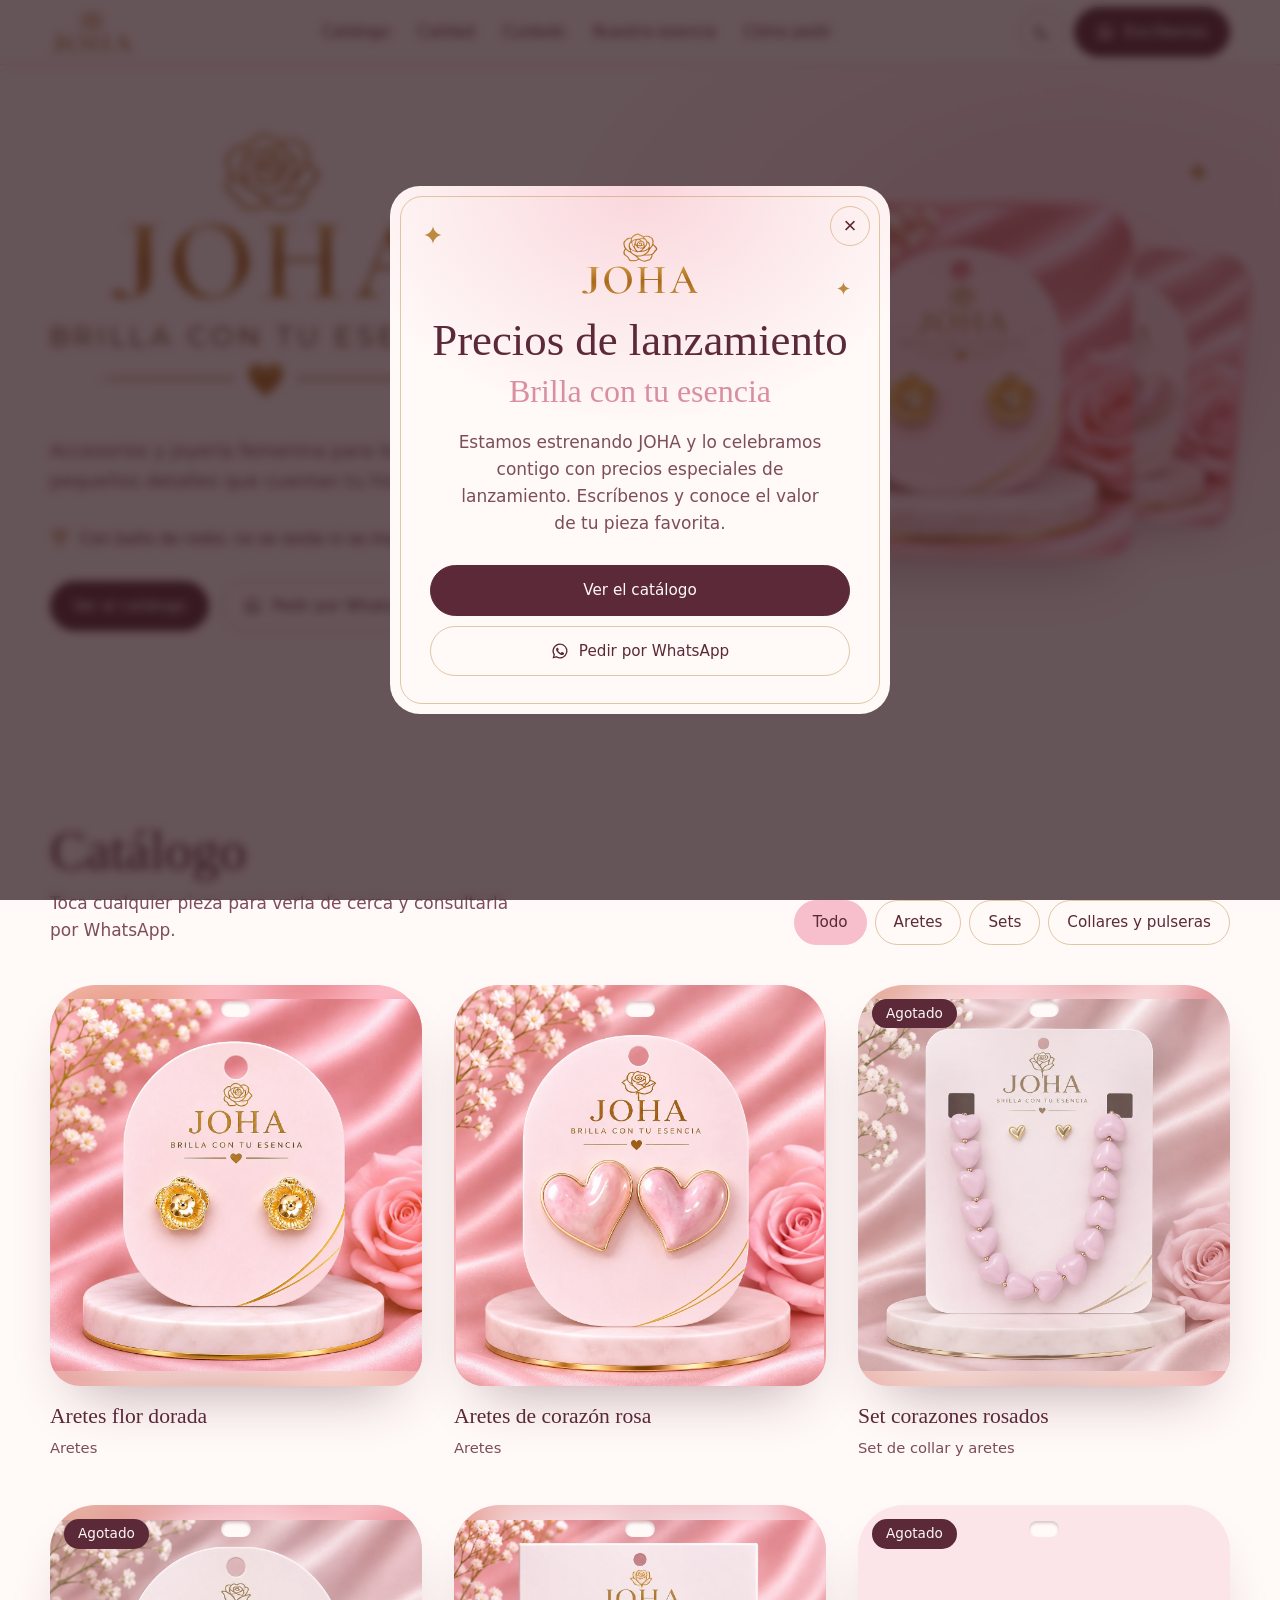
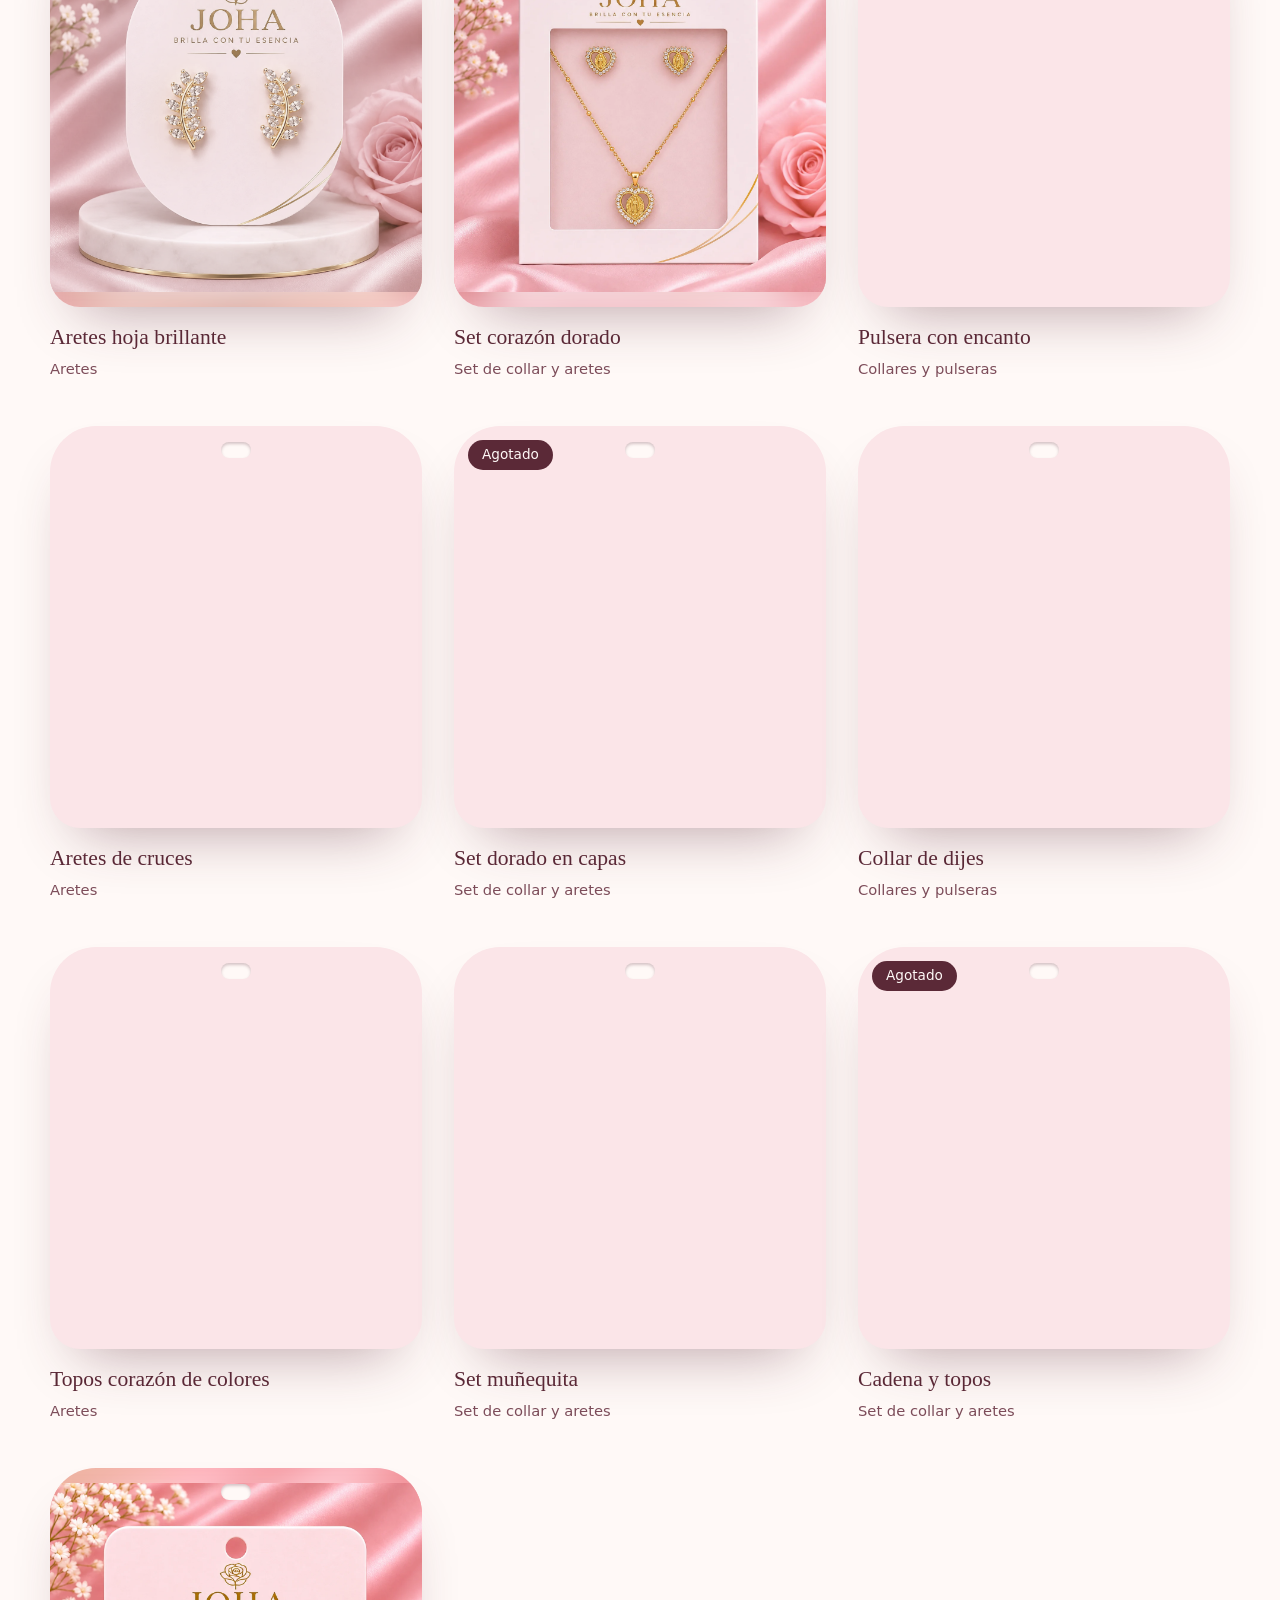
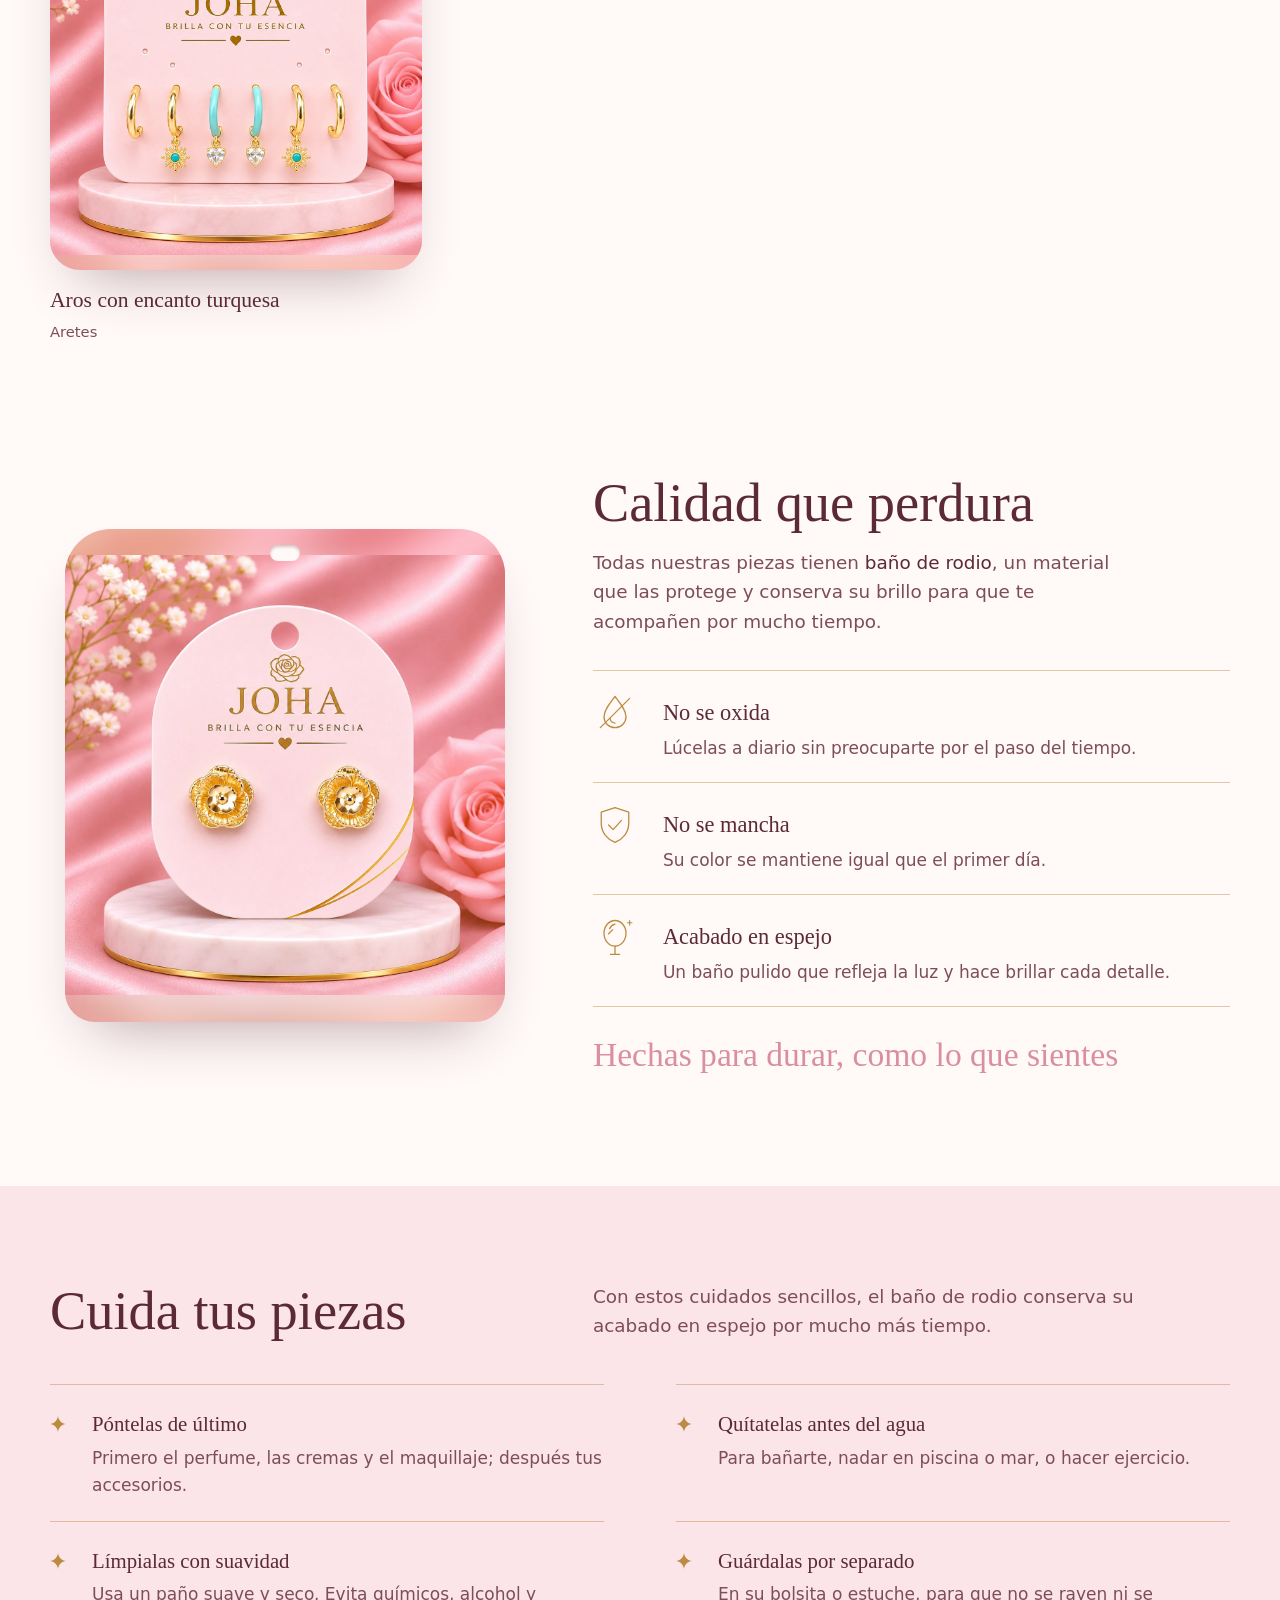
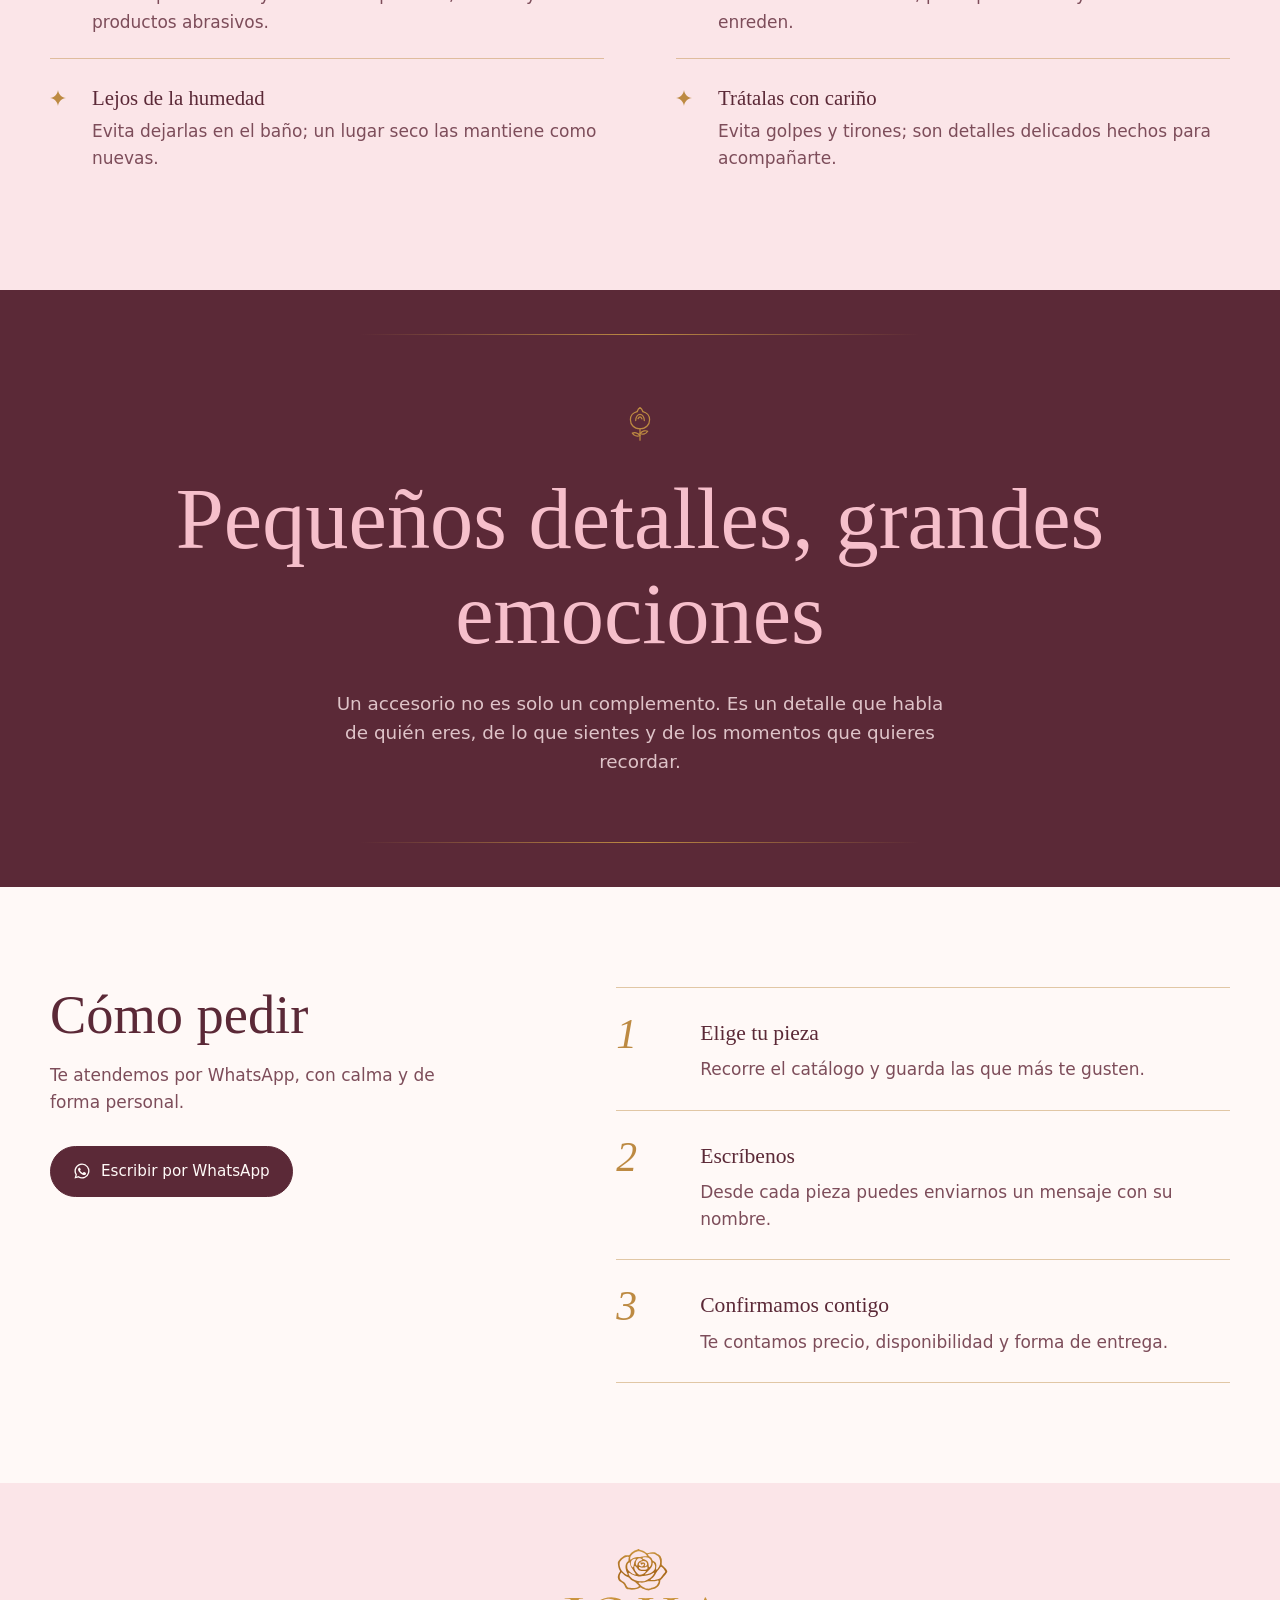
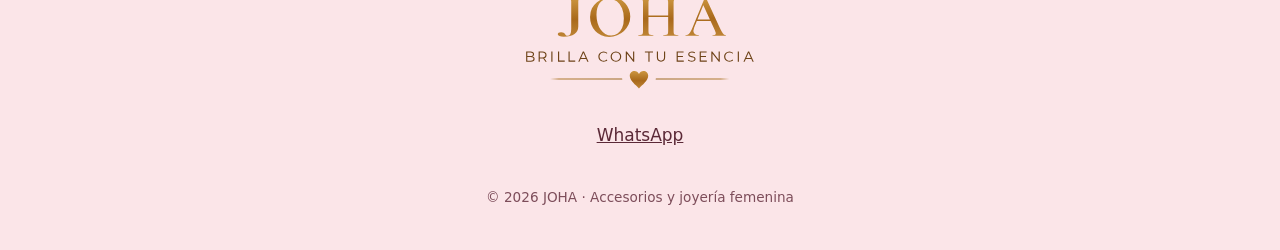
==== index.html @ f75ea067 "Sitio JOHA con catálogo y panel de administración" ====
<!doctype html>
<html lang="es">
<head>
<meta charset="utf-8">
<meta http-equiv="Content-Security-Policy" content="default-src 'self'; script-src 'self'; style-src 'self' 'unsafe-inline' https://fonts.googleapis.com; font-src https://fonts.gstatic.com; img-src 'self' data:; connect-src 'self'; base-uri 'self'; form-action 'none'; object-src 'none'">
<script src="js/tema.js"></script>
<meta name="viewport" content="width=device-width, initial-scale=1">
<title>JOHA Joyería</title>
<meta name="description" content="JOHA, accesorios y joyería femenina con baño de rodio. Brilla con tu esencia.">
<meta name="theme-color" content="#5B2937">
<link rel="icon" type="image/svg+xml" href="favicon.svg">
<link rel="icon" type="image/png" sizes="32x32" href="favicon-32.png">
<link rel="apple-touch-icon" href="apple-touch-icon.png">
<meta property="og:type" content="website">
<meta property="og:site_name" content="JOHA">
<meta property="og:title" content="JOHA · Brilla con tu esencia">
<meta property="og:description" content="Accesorios y joyería femenina con baño de rodio. Conoce el catálogo y pide por WhatsApp.">
<meta property="og:image" content="https://joha-jw.netlify.app/joha-og.jpg">
<meta property="og:image:width" content="1200">
<meta property="og:image:height" content="630">
<meta property="og:image:alt" content="Logo de JOHA junto a tres piezas de joyería en tarjetas rosadas">
<meta property="og:url" content="https://joha-jw.netlify.app/">
<meta name="twitter:card" content="summary_large_image">
<link rel="preconnect" href="https://fonts.googleapis.com">
<link rel="preconnect" href="https://fonts.gstatic.com" crossorigin>
<link href="https://fonts.googleapis.com/css2?family=Bodoni+Moda:ital,opsz,wght@0,6..96,400;0,6..96,500;1,6..96,400&family=Jost:wght@300;400;500&family=Pinyon+Script&display=swap" rel="stylesheet">
<style>
:root{
  --blanco:#FFF9F7; --rosa-suave:#FBE5E8; --rosa:#F6BFCB; --rosa-acento:#D98F9F;
  --dorado:#BD8A42; --vino:#5B2937;
  --bg:var(--blanco); --surface:#fff; --ink:var(--vino); --ink-soft:#7d4d5a;
  --line:color-mix(in srgb,var(--dorado) 45%,transparent);
  --band-bg:var(--vino); --band-ink:var(--rosa-suave);
  --serif:"Bodoni Moda",Didot,"Times New Roman",serif;
  --script:"Pinyon Script",cursive;
  --sans:"Jost",system-ui,sans-serif;
}
@media (prefers-color-scheme:dark){
  :root:not([data-theme="light"]){
    --bg:#2a141b; --surface:#361b23; --ink:#FBE5E8; --ink-soft:#e2b9c3;
    --band-bg:#1e0d13; --band-ink:#FBE5E8; --rosa-suave:#3d1f28; --logo-slogan:#E8C9A0;
  }
}
:root[data-theme="dark"]{
  --bg:#2a141b; --surface:#361b23; --ink:#FBE5E8; --ink-soft:#e2b9c3;
  --band-bg:#1e0d13; --band-ink:#FBE5E8; --rosa-suave:#3d1f28; --logo-slogan:#E8C9A0;
}
*{box-sizing:border-box}
html{scroll-behavior:smooth}
section[id]{scroll-margin-top:72px}
body{margin:0;background:var(--bg);color:var(--ink);font-family:var(--sans);font-weight:300;font-size:1.0625rem;line-height:1.6;-webkit-font-smoothing:antialiased}
img{display:block;max-width:100%}
a{color:inherit}
:focus-visible{outline:2px solid var(--dorado);outline-offset:3px;border-radius:4px}
.wrap{width:min(1180px,100% - 32px);margin-inline:auto}

/* ---------- Nav ---------- */
.nav{position:sticky;top:0;z-index:20;background:color-mix(in srgb,var(--bg) 88%,transparent);backdrop-filter:blur(10px);border-bottom:1px solid var(--line)}
.nav .wrap{display:flex;align-items:center;justify-content:space-between;gap:16px;height:64px}
.nav-actions{display:flex;align-items:center;gap:10px}
.theme{width:44px;height:44px;border-radius:50%;border:1px solid var(--line);background:transparent;color:var(--ink);cursor:pointer;display:grid;place-items:center;transition:border-color .2s ease,color .2s ease}
.theme svg{width:19px;height:19px;transition:transform .35s var(--ease-out)}
.theme .sun{display:none}
@media (hover:hover) and (pointer:fine){.theme:hover{border-color:var(--dorado);color:var(--dorado)}}
.theme:active svg{transform:rotate(-25deg) scale(.9)}
@media (prefers-color-scheme:dark){:root:not([data-theme="light"]) .theme .sun{display:block}:root:not([data-theme="light"]) .theme .moon{display:none}}
:root[data-theme="dark"] .theme .sun{display:block}:root[data-theme="dark"] .theme .moon{display:none}
@media (prefers-reduced-motion:reduce){.theme svg{transition:none}}
.mark{display:block;line-height:0}
.mark svg{display:block;height:44px;width:auto}
.nav ul{display:flex;gap:28px;list-style:none;margin:0;padding:0}
.nav ul a{text-decoration:none;font-size:.95rem}
.nav ul a:hover{color:var(--dorado)}
.btn{display:inline-flex;align-items:center;gap:10px;font-family:var(--sans);font-weight:500;font-size:.95rem;text-decoration:none;border-radius:999px;padding:12px 22px;border:1px solid var(--vino);cursor:pointer;transition:background .2s,color .2s}
.btn-fill{background:var(--vino);color:#FFF9F7}
.btn-fill:hover{background:#431d28}
.btn-line{background:transparent;color:var(--ink);border-color:var(--line)}
.btn-line:hover{border-color:var(--dorado)}
.btn svg{width:18px;height:18px;flex:none}
@media (prefers-color-scheme:dark){:root:not([data-theme="light"]) .btn-fill{background:var(--rosa);color:#5B2937;border-color:var(--rosa)}}
:root[data-theme="dark"] .btn-fill{background:var(--rosa);color:#5B2937;border-color:var(--rosa)}

/* ---------- Hero ---------- */
.hero{position:relative;overflow:hidden;background:
  radial-gradient(60% 70% at 85% 30%,color-mix(in srgb,var(--rosa) 55%,transparent),transparent 70%),
  var(--bg)}
.hero .wrap{display:grid;grid-template-columns:1.05fr .95fr;align-items:center;gap:48px;padding:64px 0 96px}
.hero h1{margin:0 0 34px}
.hero h1 .logo-full{width:clamp(260px,34vw,440px)}
.rose{display:block;width:46px;height:46px;color:var(--dorado);margin-bottom:22px}
.hero p.lede{max-width:34ch;font-size:1.15rem;color:var(--ink-soft);margin:0 0 34px}
.hero .actions{display:flex;flex-wrap:wrap;gap:12px}

/* tarjeta: the JOHA display card, with its hang hole.
   Photos are never cropped: the product sits whole (contain) over a blurred copy of itself. */
.tarjeta{position:relative;border-radius:46px 46px 30px 30px;overflow:hidden;background:var(--rosa-suave);box-shadow:0 30px 60px -30px rgba(91,41,55,.45);aspect-ratio:4/5}
.tarjeta::before{content:"";position:absolute;z-index:3;top:16px;left:50%;width:30px;height:16px;transform:translateX(-50%);border-radius:10px;background:var(--bg);box-shadow:inset 0 2px 3px rgba(91,41,55,.25)}
.ph{position:absolute;inset:0}
.ph img{position:absolute;inset:0;width:100%;height:100%}
.ph .fill{object-fit:cover;filter:blur(18px) saturate(1.1);transform:scale(1.15)}
.ph .main{object-fit:contain}

/* hero: roulette of display cards */
.stack{position:relative;justify-self:center;width:min(540px,100%);aspect-ratio:1.18/1}
.stack .tarjeta::before{display:none}
.rc{position:absolute;top:50%;left:50%;width:64%;aspect-ratio:1/1.04;
  transform:translate(-50%,-50%) translateX(var(--x,0)) scale(var(--s,1)) rotate(var(--r,0deg));
  opacity:var(--o,1);z-index:var(--z,1);
  transition:transform 1s var(--ease-in-out),opacity .8s var(--ease-in-out)}
.rc[data-pos="center"]{--x:0%;--s:1;--r:0deg;--o:1;--z:3}
.rc[data-pos="left"]{--x:-44%;--s:.76;--r:-6deg;--o:.92;--z:2}
.rc[data-pos="right"]{--x:44%;--s:.76;--r:6deg;--o:.92;--z:2}
.rc[data-pos="hidden"]{--x:0%;--s:.5;--r:0deg;--o:0;--z:1}
.sparkle{position:absolute;z-index:5;color:var(--dorado);width:22px;height:22px}
.s1{right:4%;top:2%}.s2{left:6%;bottom:6%;width:16px;height:16px}

:root{--ease-out:cubic-bezier(0.23,1,0.32,1);--ease-in-out:cubic-bezier(0.77,0,0.175,1);--logo-slogan:#6E4318}
.logo-full{display:block;width:100%;height:auto;overflow:visible}
@media (prefers-reduced-motion:no-preference){
  .hero h1,.hero .lede,.hero .actions{animation:rise .9s var(--ease-out) both}
  .hero .lede{animation-delay:.2s}.hero .actions{animation-delay:.3s}
  .stack{animation:rise 1.1s .15s var(--ease-out) both}
  .sparkle{animation:twinkle 3.6s ease-in-out infinite}.s2{animation-delay:1.4s}
}
@media (prefers-reduced-motion:reduce){
  .rc{transition:opacity .5s ease}
}
@keyframes rise{from{opacity:0;transform:translateY(14px)}}
@keyframes twinkle{0%,100%{opacity:.25;transform:scale(.7)}50%{opacity:1;transform:scale(1)}}

/* ---------- Catalog ---------- */
.catalog{padding:96px 0 110px}
.sec-head{display:flex;justify-content:space-between;align-items:end;gap:24px;flex-wrap:wrap;margin-bottom:40px}
.sec-head h2{font-family:var(--serif);font-weight:400;font-size:clamp(2.2rem,4.5vw,3.4rem);line-height:1.05;margin:0}
.sec-head p{margin:10px 0 0;color:var(--ink-soft);max-width:44ch}
.filters{display:flex;gap:8px;flex-wrap:wrap}
.filters button{font:inherit;font-size:.95rem;font-weight:400;color:var(--ink);background:transparent;border:1px solid var(--line);border-radius:999px;padding:9px 18px;cursor:pointer;transition:background .2s,border-color .2s}
.filters button:hover{border-color:var(--dorado)}
.filters button[aria-pressed="true"]{background:var(--rosa);border-color:var(--rosa);color:#5B2937}
.grid{display:grid;grid-template-columns:repeat(3,1fr);gap:44px 32px;list-style:none;margin:0;padding:0}
.item button{all:unset;display:block;cursor:pointer;width:100%}
.item button:focus-visible .tarjeta{outline:2px solid var(--dorado);outline-offset:5px}
.item .tarjeta{aspect-ratio:1/1.08}
.item .ph .main{transition:transform .5s var(--ease-out)}
@media (hover:hover) and (pointer:fine){.item button:hover .ph .main{transform:scale(1.04)}}
.badge{position:absolute;z-index:4;top:14px;left:14px;font-family:var(--sans);font-weight:500;font-size:.85rem;line-height:1;padding:8px 14px;border-radius:999px;background:var(--vino);color:#FFF9F7}
.item.agotado .ph .main,.lb.agotado .ph .main{filter:grayscale(.45) opacity(.82)}
.lb .badge{position:static;display:inline-block;align-self:flex-start;margin-bottom:14px}
.lb:not(.agotado) .badge{display:none}
.item h3{font-family:var(--serif);font-weight:400;font-size:1.35rem;line-height:1.2;margin:18px 0 4px}
.item .cat{font-size:.92rem;color:var(--ink-soft)}
.item[hidden]{display:none}
.vacio{grid-column:1/-1;color:var(--ink-soft);padding:40px 0}

/* ---------- Calidad (rodio) ---------- */
.calidad{padding:20px 0 110px}
.calidad .wrap{display:grid;grid-template-columns:.85fr 1.15fr;gap:72px;align-items:center}
.calidad .tarjeta{aspect-ratio:1/1.12;max-width:440px;width:100%;justify-self:center}
.calidad h2{font-family:var(--serif);font-weight:400;font-size:clamp(2.2rem,4.5vw,3.4rem);line-height:1.05;margin:0 0 16px}
.calidad .intro{font-size:1.15rem;color:var(--ink-soft);margin:0 0 34px;max-width:46ch}
.calidad .intro strong{font-weight:500;color:var(--ink)}
.bene{list-style:none;margin:0;padding:0;display:grid;gap:0}
.bene li{display:grid;grid-template-columns:52px 1fr;gap:18px;align-items:start;padding:20px 0;border-top:1px solid var(--line)}
.bene li:last-child{border-bottom:1px solid var(--line)}
.bene svg{width:44px;height:44px;color:var(--dorado)}
.bene h3{font-family:var(--serif);font-weight:400;font-size:1.4rem;margin:4px 0 4px}
.bene p{margin:0;color:var(--ink-soft)}
.calidad .cierre{font-family:var(--script);font-size:2.1rem;line-height:1.2;color:var(--rosa-acento);margin:28px 0 0}
.rodio{display:inline-flex;align-items:center;gap:10px;margin:-14px 0 30px;font-size:.98rem;color:var(--ink)}
.rodio svg{width:20px;height:20px;color:var(--dorado);flex:none}
.lb .material{display:flex;gap:8px;align-items:center;font-size:.95rem;margin:0 0 14px;color:var(--ink)}
.lb .material svg{width:18px;height:18px;color:var(--dorado);flex:none}

/* ---------- Promo de lanzamiento ---------- */
#promo{max-width:min(500px,100% - 32px)}
.promo{position:relative;background:var(--bg);border-radius:30px;padding:46px 40px 38px;text-align:center;overflow:hidden;
  background-image:radial-gradient(80% 60% at 50% 0%,color-mix(in srgb,var(--rosa) 60%,transparent),transparent 75%)}
.promo:focus{outline:none}
#promo .close{top:20px;right:20px}
.promo::before{content:"";position:absolute;inset:10px;border:1px solid var(--line);border-radius:22px;pointer-events:none}
.promo .logo-mark{display:block;width:120px;height:auto;margin:0 auto 22px}
.promo h2{font-family:var(--serif);font-weight:400;font-size:clamp(2.1rem,7vw,2.8rem);line-height:1.05;margin:0}
.promo .script{font-family:var(--script);font-size:2rem;line-height:1.2;color:var(--rosa-acento);margin:8px 0 18px}
.promo p.txt{color:var(--ink-soft);margin:0 auto 28px;max-width:34ch}
.promo .actions{display:flex;flex-direction:column;gap:10px}
.promo .btn{justify-content:center}
.promo .sparkle{width:18px;height:18px}
.promo .p1{left:34px;top:40px}.promo .p2{right:40px;top:96px;width:13px;height:13px}
@media (prefers-reduced-motion:no-preference){
  #promo[open] .promo{animation:promoIn .45s var(--ease-out)}
  #promo[open]::backdrop{animation:fadeIn .35s ease}
}
@keyframes promoIn{from{opacity:0;transform:translateY(12px) scale(.96)}}
@keyframes fadeIn{from{opacity:0}}

/* ---------- Cuidado ---------- */
.cuidado{background:var(--rosa-suave);padding:96px 0}
.cuidado .head{display:grid;grid-template-columns:.85fr 1.15fr;gap:72px;align-items:end;margin-bottom:44px}
.cuidado h2{font-family:var(--serif);font-weight:400;font-size:clamp(2.2rem,4.5vw,3.4rem);line-height:1.05;margin:0}
.cuidado .head p{margin:0;color:var(--ink-soft);font-size:1.15rem;max-width:48ch}
.tips{list-style:none;margin:0;padding:0;display:grid;grid-template-columns:repeat(2,1fr);column-gap:72px}
.tips li{display:grid;grid-template-columns:28px 1fr;gap:14px;padding:22px 0;border-top:1px solid var(--line)}
.tips svg{width:16px;height:16px;color:var(--dorado);margin-top:9px}
.tips h3{font-family:var(--serif);font-weight:400;font-size:1.3rem;margin:0 0 4px}
.tips p{margin:0;color:var(--ink-soft)}

/* ---------- Band ---------- */
.band{background:var(--band-bg);color:var(--band-ink);padding:110px 0;text-align:center;position:relative;overflow:hidden}
.band .script{font-family:var(--script);font-size:clamp(2.6rem,7vw,5.4rem);line-height:1.1;margin:0;color:var(--rosa)}
.band p{max-width:52ch;margin:26px auto 0;font-size:1.15rem;color:color-mix(in srgb,var(--band-ink) 82%,transparent)}
.band .rose{margin:0 auto 26px;color:var(--dorado)}
.band::before,.band::after{content:"";position:absolute;left:50%;transform:translateX(-50%);width:min(560px,80%);height:1px;background:linear-gradient(90deg,transparent,var(--dorado),transparent)}
.band::before{top:44px}.band::after{bottom:44px}

/* ---------- Pedido ---------- */
.order{padding:100px 0}
.order .wrap{display:grid;grid-template-columns:.9fr 1.1fr;gap:64px;align-items:start}
.order h2{font-family:var(--serif);font-weight:400;font-size:clamp(2.2rem,4.5vw,3.4rem);line-height:1.05;margin:0 0 18px}
.order .intro p{color:var(--ink-soft);margin:0 0 30px;max-width:38ch}
.steps{list-style:none;margin:0;padding:0;counter-reset:s}
.steps li{counter-increment:s;display:grid;grid-template-columns:64px 1fr;gap:20px;padding:26px 0;border-top:1px solid var(--line)}
.steps li:last-child{border-bottom:1px solid var(--line)}
.steps li::before{content:counter(s);font-family:var(--serif);font-style:italic;font-size:2.6rem;line-height:1;color:var(--dorado)}
.steps h3{font-family:var(--serif);font-weight:400;font-size:1.35rem;margin:2px 0 6px}
.steps p{margin:0;color:var(--ink-soft)}

/* ---------- Footer ---------- */
footer{background:var(--rosa-suave);padding:64px 0 40px;text-align:center}
footer .logo-full{width:230px;margin:0 auto 30px}
footer .links{display:flex;justify-content:center;gap:24px;flex-wrap:wrap;margin-bottom:34px}
footer small{color:var(--ink-soft);font-size:.85rem}

/* ---------- Lightbox ---------- */
dialog{border:0;padding:0;background:transparent;max-width:min(920px,100% - 32px);width:100%;color:var(--ink)}
dialog::backdrop{background:rgba(42,20,27,.72);backdrop-filter:blur(4px)}
.lb{display:grid;grid-template-columns:1.1fr .9fr;background:var(--bg);border-radius:30px;overflow:hidden}
.lb .media{position:relative;aspect-ratio:1/1.05;overflow:hidden;background:var(--rosa-suave)}
.lb .info{padding:44px 36px;display:flex;flex-direction:column;justify-content:center;position:relative}
.lb h3{font-family:var(--serif);font-weight:400;font-size:2rem;line-height:1.1;margin:0 0 6px}
.lb .cat{color:var(--ink-soft);margin:0 0 22px}
.lb .note{color:var(--ink-soft);margin:0 0 28px}
.close{position:absolute;top:14px;right:14px;width:40px;height:40px;border-radius:50%;border:1px solid var(--line);background:transparent;color:var(--ink);font-size:1.4rem;cursor:pointer;line-height:1}
.close:hover{border-color:var(--dorado)}
@media (prefers-reduced-motion:no-preference){dialog[open] .lb{animation:pop .35s cubic-bezier(.2,.7,.2,1)}}
@keyframes pop{from{opacity:0;transform:scale(.97)}}

/* ---------- Responsive ---------- */
@media (max-width:900px){
  .cuidado .head{grid-template-columns:1fr;gap:16px}
  .tips{grid-template-columns:1fr}
  .calidad .wrap{grid-template-columns:1fr;gap:40px}
  .calidad .tarjeta{max-width:360px;order:2}
  .rodio{margin-top:-10px}
  .hero .wrap{grid-template-columns:1fr;padding:40px 0 72px;gap:48px}
  .hero .copy{text-align:center}
  .hero h1 .logo-full{margin-inline:auto}
  .hero p.lede{margin-inline:auto}
  .hero .actions{justify-content:center}
  .grid{grid-template-columns:repeat(2,1fr);gap:36px 20px}
  .order .wrap{grid-template-columns:1fr;gap:32px}
  .nav ul{display:none}
}
@media (max-width:620px){
  .cuidado{padding:72px 0}
  .calidad{padding:0 0 80px}
  .promo{padding:40px 24px 30px}
  .bene h3{font-size:1.25rem}
  .hero h1 .logo-full{width:min(280px,78vw)}
  .hero h1{margin-bottom:24px}
  .stack{width:100%}
  .rc{width:68%}
  .mark svg{height:38px}
  .hero .actions .btn{flex:1 1 220px;justify-content:center}
  .grid{gap:30px 14px}
  .item h3{font-size:1.1rem;margin-top:12px}
  .item .cat{font-size:.85rem}
  .tarjeta{border-radius:30px 30px 20px 20px}
  .tarjeta::before{top:10px;width:22px;height:12px}
  .lb{grid-template-columns:1fr}
  .lb .media{aspect-ratio:1/1}
  .lb .info{padding:28px 24px 30px}
  .nav .btn span{display:none}
  .nav .btn{padding:11px}
  .catalog,.order{padding:72px 0}
  .band{padding:90px 0}
}
</style>
</head>
<body>

<svg width="0" height="0" style="position:absolute" aria-hidden="true">
  <defs><linearGradient id="jg" x1="0" y1="0" x2="0" y2="1"><stop offset="0" stop-color="#CC9640"/><stop offset=".55" stop-color="#A9691B"/><stop offset="1" stop-color="#BE8434"/></linearGradient>
<linearGradient id="jl" x1="0" y1="0" x2="1" y2="0"><stop offset="0" stop-color="#B07A2E" stop-opacity="0"/><stop offset=".12" stop-color="#B07A2E"/><stop offset="1" stop-color="#9C6A22"/></linearGradient>
<linearGradient id="jr" x1="1" y1="0" x2="0" y2="0"><stop offset="0" stop-color="#B07A2E" stop-opacity="0"/><stop offset=".12" stop-color="#B07A2E"/><stop offset="1" stop-color="#9C6A22"/></linearGradient></defs>
  <symbol id="logo-full" viewBox="-4 -4 449 282"><g fill="url(#jg)"><path transform="translate(170 0)" d="M65.19,80.62C61.99,79.82 55.88,77.35 53.39,75.85C51.86,74.92 51.31,74.89 49.94,75.69C47.58,77.06 46.71,77.42 44.15,78.13C37.75,79.91 27.86,79.62 24.30,77.56C23.08,76.85 22.13,75.47 21.13,72.94C19.59,69.08 18.19,67.57 13.39,64.56C9.30,62.00 7.73,59.79 7.25,55.95C6.90,53.09 8.19,49.00 10.61,45.38C11.77,43.63 11.80,43.45 11.07,42.12C9.04,38.37 8.24,35.79 7.50,30.56C6.87,26.08 7.25,24.50 9.62,21.77C13.68,17.09 19.23,12.83 21.96,12.30C23.15,12.07 25.64,12.04 27.27,12.24C29.28,12.49 29.57,12.34 31.17,10.22C34.11,6.30 38.23,3.37 42.81,1.94C45.09,1.22 46.12,0.77 46.46,0.33C46.88,-0.20 48.11,-0.16 48.74,0.42C49.22,0.85 50.10,1.20 54.94,2.90C58.30,4.08 58.75,4.32 61.75,6.56C63.99,8.23 64.50,8.33 66.95,7.59C70.26,6.59 72.80,6.29 76.33,6.49C79.71,6.67 80.45,6.89 83.02,8.45C83.65,8.83 84.94,9.53 85.89,9.99C88.43,11.25 89.61,12.23 90.41,13.77C91.12,15.16 92.78,19.22 92.95,20.00C93.17,21.06 93.19,26.21 92.97,27.58C92.52,30.39 92.56,30.46 96.13,33.73C99.56,36.87 102.03,39.76 103.15,41.97C104.29,44.22 103.93,45.39 101.15,48.47C99.40,50.40 99.05,50.84 96.43,54.31C93.62,58.03 93.41,58.27 91.87,59.45C90.18,60.74 90.09,60.94 90.05,63.24C89.99,68.07 86.66,73.25 81.76,76.16C79.83,77.31 78.29,77.86 74.68,78.68C73.65,78.91 72.27,79.31 71.62,79.57C68.98,80.60 68.79,80.65 67.19,80.70C66.36,80.72 65.47,80.68 65.19,80.62ZM69.23,77.19C69.66,77.08 70.60,76.74 71.32,76.43C72.56,75.89 73.27,75.68 75.56,75.19C77.51,74.77 81.83,72.43 83.03,71.15C85.00,69.04 87.22,64.13 86.93,62.54C86.72,61.44 85.94,61.27 83.79,61.87C80.27,62.85 76.17,63.22 71.42,62.99C66.08,62.74 66.32,62.72 64.62,63.47C60.67,65.22 56.07,65.89 50.88,65.49C47.83,65.25 47.17,65.70 48.33,67.22C48.79,67.83 54.80,73.08 55.68,73.65C56.65,74.28 59.79,75.87 61.03,76.36C61.75,76.65 62.47,76.80 64.02,77.00C65.13,77.14 66.07,77.28 66.11,77.32C66.24,77.45 68.50,77.36 69.23,77.19ZM39.57,75.93C42.42,75.64 44.34,75.08 46.76,73.87C48.23,73.13 48.63,72.79 48.62,72.27C48.62,71.67 48.54,71.56 47.37,70.63C46.77,70.15 45.46,68.89 44.48,67.84C40.41,63.50 40.22,63.35 37.97,62.62C34.97,61.63 33.61,60.74 31.04,58.05C28.80,55.70 28.32,55.35 26.26,54.50C21.75,52.65 19.53,51.11 16.69,47.88C14.24,45.10 13.57,45.30 11.85,49.32C10.98,51.36 10.83,52.15 10.92,54.44C11.07,58.62 11.79,59.61 17.35,63.31C21.42,66.02 21.59,66.18 22.50,68.22C24.63,72.97 26.43,75.09 28.88,75.76C30.13,76.10 36.92,76.21 39.57,75.93ZM57.19,62.83C59.48,62.43 60.58,62.00 63.81,60.27C64.09,60.12 64.90,59.72 65.61,59.37C66.33,59.02 67.36,58.42 67.92,58.03C68.47,57.63 69.55,56.92 70.33,56.44C72.89,54.85 74.34,53.40 76.46,50.28C78.05,47.96 78.45,47.01 78.08,46.44C77.64,45.78 77.25,45.90 74.44,47.52C69.92,50.13 65.83,51.41 60.19,52.00C56.76,52.36 54.61,52.69 52.69,53.15C50.00,53.79 49.03,53.72 44.00,52.55C37.81,51.11 34.94,49.90 31.31,47.18C29.84,46.08 29.29,45.86 28.81,46.18C27.54,47.01 28.42,50.42 30.61,53.12C33.73,56.98 37.02,59.29 41.50,60.79C42.64,61.17 43.97,61.65 44.46,61.86C45.71,62.37 47.19,62.72 48.81,62.87C49.57,62.94 50.38,63.02 50.62,63.05C51.52,63.16 56.22,63.00 57.19,62.83ZM79.06,60.19C80.54,59.93 85.26,58.70 86.61,58.23C89.97,57.05 91.17,56.06 93.46,52.58C95.22,49.90 95.63,49.38 97.66,47.25C99.94,44.85 100.15,44.41 99.58,43.19C98.70,41.30 96.61,38.52 94.54,36.48C91.83,33.81 91.39,33.81 89.61,36.46C89.13,37.18 88.19,38.42 87.51,39.23C86.84,40.03 85.86,41.28 85.34,42.01C84.81,42.74 84.04,43.72 83.63,44.17C82.63,45.27 82.33,45.76 81.93,46.88C80.55,50.74 76.40,55.88 72.88,58.10C71.36,59.05 70.88,59.84 71.53,60.32C71.90,60.59 77.30,60.50 79.06,60.19ZM26.17,50.09C26.55,49.63 26.38,48.96 25.28,46.73C23.52,43.15 22.28,38.78 22.16,35.75C21.99,31.22 23.69,26.78 26.49,24.43C27.91,23.24 27.92,23.21 28.01,20.69C28.08,18.88 28.14,18.41 28.42,17.51C29.15,15.18 28.57,14.58 25.89,14.88C23.12,15.19 21.90,15.70 18.50,17.95C15.56,19.90 12.82,22.66 11.64,24.86C10.51,26.99 10.42,31.15 11.44,34.56C12.25,37.28 12.38,37.64 12.99,38.94C14.93,43.05 18.04,46.37 22.45,49.04C24.94,50.55 25.62,50.74 26.17,50.09ZM52.75,49.88C54.88,49.41 55.52,49.14 56.91,48.15C57.47,47.74 58.55,47.05 59.30,46.61C61.77,45.16 62.60,43.99 61.67,43.26C61.36,43.02 61.18,43.00 59.01,43.00C55.35,43.00 51.43,42.49 49.56,41.76C47.67,41.03 46.68,40.12 45.81,38.31C45.28,37.22 42.85,34.55 41.32,33.41C40.23,32.58 39.25,33.42 39.25,35.18C39.25,39.45 41.82,44.61 45.57,47.88C48.84,50.72 48.89,50.74 52.75,49.88ZM42.26,49.75C42.78,49.47 42.58,48.90 41.49,47.62C40.76,46.76 37.81,42.26 36.76,40.41C36.32,39.64 35.43,38.34 34.79,37.53C32.91,35.18 31.41,31.67 31.12,28.94C30.92,27.03 30.73,26.62 29.96,26.43C28.67,26.11 26.37,28.65 25.82,31.01C25.46,32.51 25.64,36.80 26.13,38.65C27.00,41.93 31.00,45.83 35.88,48.17C38.77,49.56 41.39,50.21 42.26,49.75ZM64.01,49.31C68.19,48.54 72.38,46.60 75.57,43.95C80.67,39.73 81.65,32.35 77.74,27.64C76.03,25.59 75.21,26.01 75.09,29.00C74.92,33.34 72.27,37.16 63.36,46.00C61.86,47.48 60.61,48.81 60.57,48.96C60.36,49.70 61.36,49.80 64.01,49.31ZM59.86,40.38C60.29,40.32 61.41,40.09 62.33,39.87C64.81,39.29 64.94,39.13 65.08,36.49C65.17,34.86 65.12,34.49 64.72,34.13C64.21,33.65 63.78,33.77 61.77,34.98C60.54,35.73 59.86,35.90 56.87,36.19C54.37,36.44 53.74,36.37 51.25,35.56C49.39,34.95 48.95,34.89 48.60,35.21C47.58,36.13 49.72,38.97 52.15,39.90C53.58,40.45 57.64,40.70 59.86,40.38ZM83.53,39.94C84.31,39.41 86.98,35.69 87.89,33.85C90.06,29.52 90.38,23.87 88.71,19.54C88.47,18.91 88.12,17.85 87.95,17.18C87.38,15.05 86.50,13.90 84.68,12.89C84.13,12.58 82.98,11.93 82.11,11.42C78.83,9.51 77.54,9.18 73.38,9.20C69.17,9.21 67.20,9.47 66.50,10.13C65.51,11.05 66.33,12.22 70.03,15.17C72.38,17.05 73.48,18.45 74.45,20.83C75.09,22.42 75.49,22.87 76.55,23.26C79.04,24.17 80.55,25.49 81.63,27.69C82.41,29.27 82.61,32.02 82.18,35.32C81.77,38.55 81.74,38.89 81.87,39.34C82.13,40.28 82.71,40.49 83.53,39.94ZM36.98,35.70C37.50,35.43 37.73,34.76 37.99,32.75C38.12,31.75 38.34,30.48 38.48,29.93C38.62,29.39 38.83,28.40 38.94,27.75C39.29,25.62 39.73,24.62 41.21,22.47C42.85,20.10 42.67,19.12 40.59,19.12C37.73,19.12 34.65,21.11 33.30,23.82C31.77,26.89 32.55,31.98 34.97,34.75C35.89,35.80 36.36,36.02 36.98,35.70ZM69.25,35.06C69.93,34.71 71.11,32.83 71.85,30.94C72.97,28.05 72.83,24.12 71.50,21.44C69.79,17.98 66.81,16.32 61.75,16.00C57.66,15.74 55.50,16.34 55.50,17.73C55.50,18.66 56.01,19.02 58.63,19.93C59.44,20.21 62.15,21.65 63.84,22.69C66.18,24.14 67.46,27.57 67.55,32.62C67.59,35.07 68.03,35.69 69.25,35.06ZM55.68,33.62C58.01,32.73 58.98,29.76 57.24,28.82C56.61,28.49 56.25,28.62 55.25,29.56C54.03,30.71 53.25,30.81 52.50,29.90C51.74,28.97 51.24,26.90 51.68,26.46C51.98,26.17 57.23,26.15 58.21,26.44C59.50,26.82 60.63,28.29 60.64,29.60C60.65,30.33 60.60,30.52 60.10,31.67C59.29,33.54 59.96,34.25 61.70,33.38C64.09,32.17 64.83,30.40 64.03,27.81C62.95,24.30 60.07,22.97 55.16,23.69C52.91,24.03 52.16,24.45 51.62,25.69C51.43,26.14 51.34,26.21 50.64,26.41C48.22,27.10 47.37,30.75 49.30,32.15C49.86,32.55 51.89,33.56 52.69,33.83C53.39,34.06 54.77,33.97 55.68,33.62ZM45.05,32.31C45.15,32.21 45.26,31.88 45.30,31.59C45.72,27.98 46.15,27.01 48.31,24.81C49.76,23.33 50.56,22.88 52.81,22.24C54.97,21.63 55.33,20.99 54.13,19.87C49.44,15.46 42.65,19.69 42.28,27.26C42.15,30.01 43.99,33.37 45.05,32.31ZM33.87,20.13C35.96,18.34 39.46,16.86 43.22,16.20C44.16,16.03 45.32,15.80 45.78,15.69C46.39,15.55 47.15,15.50 48.47,15.52C50.31,15.54 50.31,15.54 51.94,15.01C55.13,13.96 58.49,13.62 62.02,13.99C64.49,14.25 64.59,13.75 62.57,11.37C60.09,8.47 57.18,6.61 53.92,5.82C53.45,5.71 52.13,5.29 51.00,4.91C47.58,3.73 46.63,3.83 42.13,5.81C39.14,7.13 38.06,7.84 36.03,9.80C32.63,13.08 31.25,15.64 31.25,18.66C31.25,21.12 32.15,21.62 33.87,20.13Z"/><path d="M109.11 95.5Q109.5 95.5 109.5 96.02Q109.5 96.54 109.11 96.54Q105.24 96.54 103.25 97.07Q101.26 97.59 100.63 98.89Q100 100.2 100 102.72V150.96Q100 160.23 92.61 165.61Q85.21 171 71.62 171Q66.47 171 63.23 169.76Q60 168.52 60 166.3Q60 164.83 61.55 163.61Q63.1 162.39 66.51 162.39Q69.65 162.39 71.32 163.41Q73 164.43 74.01 165.79Q75.02 167.16 76.02 168.19Q77.03 169.22 78.89 169.22Q82.55 169.22 84.39 166.09Q86.22 162.96 86.22 155.59V102.55Q86.22 100.03 85.31 98.76Q84.39 97.5 81.69 97.02Q78.99 96.54 73.55 96.54Q73.27 96.54 73.27 96.02Q73.27 95.5 73.55 95.5Q77.89 95.5 82.76 95.63Q87.62 95.76 92.92 95.76Q97.79 95.76 101.85 95.63Q105.91 95.5 109.11 95.5Z"/><path d="M160.25 171.5Q151.79 171.5 144.92 168.45Q138.04 165.4 133.17 160.02Q128.29 154.64 125.64 147.64Q123 140.64 123 132.75Q123 123.06 126.7 115.77Q130.4 108.47 136.51 103.63Q142.62 98.78 149.91 96.39Q157.2 94 164.37 94Q173.06 94 179.94 97.17Q186.81 100.34 191.63 105.72Q196.45 111.1 198.97 117.92Q201.5 124.74 201.5 131.91Q201.5 140.28 198.21 147.46Q194.92 154.64 189.22 160.02Q183.52 165.4 176.06 168.45Q168.6 171.5 160.25 171.5ZM164.23 168.67Q171.26 168.67 176.85 164.83Q182.44 160.99 185.7 153.52Q188.95 146.06 188.95 135.35Q188.95 124.25 185.39 115.62Q181.82 106.99 175.26 102.03Q168.7 97.06 159.6 97.06Q148.1 97.06 141.82 105.42Q135.55 113.77 135.55 128.42Q135.55 137.06 137.66 144.41Q139.77 151.77 143.61 157.24Q147.45 162.72 152.7 165.69Q157.95 168.67 164.23 168.67Z"/><path d="M275.48 105.33Q275.48 101.89 274.84 100.12Q274.2 98.34 272.18 97.63Q270.16 96.92 266.01 96.92Q265.68 96.92 265.68 96.21Q265.68 95.5 266.01 95.5Q268.83 95.5 272.45 95.68Q276.07 95.86 280.85 95.86Q284.75 95.86 288.55 95.68Q292.35 95.5 295.16 95.5Q295.5 95.5 295.5 96.21Q295.5 96.92 295.16 96.92Q291.33 96.92 289.36 97.57Q287.39 98.22 286.73 99.94Q286.07 101.66 286.07 105.09V159.91Q286.07 163.34 286.73 165.12Q287.39 166.9 289.36 167.49Q291.33 168.08 295.16 168.08Q295.5 168.08 295.5 168.79Q295.5 169.5 295.16 169.5Q292.35 169.5 288.55 169.38Q284.75 169.26 280.85 169.26Q276.07 169.26 272.45 169.38Q268.83 169.5 266.01 169.5Q265.68 169.5 265.68 168.79Q265.68 168.08 266.01 168.08Q270.16 168.08 272.18 167.49Q274.2 166.9 274.84 165.12Q275.48 163.34 275.48 159.91ZM231.35 132.51V129.49H280.29V132.51ZM226.4 159.91V105.09Q226.4 101.66 225.74 99.94Q225.08 98.22 223.17 97.57Q221.25 96.92 217.42 96.92Q217.11 96.92 217.11 96.21Q217.11 95.5 217.42 95.5Q220.26 95.5 223.85 95.68Q227.44 95.86 231.33 95.86Q236.13 95.86 239.84 95.68Q243.55 95.5 246.49 95.5Q246.71 95.5 246.71 96.21Q246.71 96.92 246.49 96.92Q242.45 96.92 240.43 97.63Q238.41 98.34 237.71 100.12Q237.02 101.89 237.02 105.33V159.91Q237.02 163.34 237.69 165.12Q238.37 166.9 240.42 167.49Q242.48 168.08 246.49 168.08Q246.71 168.08 246.71 168.79Q246.71 169.5 246.49 169.5Q243.42 169.5 239.78 169.38Q236.13 169.26 231.33 169.26Q227.41 169.26 223.74 169.38Q220.07 169.5 217.22 169.5Q217 169.5 217 168.79Q217 168.08 217.22 168.08Q221.15 168.08 223.09 167.49Q225.02 166.9 225.71 165.12Q226.4 163.34 226.4 159.91Z"/><path d="M329.41 140.33 330.88 137.33H361.73L362.5 140.33ZM387.98 168.07Q388.5 168.07 388.5 168.79Q388.5 169.5 387.98 169.5Q384.74 169.5 381.25 169.26Q377.76 169.02 374.54 169.02Q370.89 169.02 368.21 169.26Q365.53 169.5 362.24 169.5Q361.8 169.5 361.8 168.79Q361.8 168.07 362.24 168.07Q367.21 168.07 368.17 166.16Q369.13 164.24 366.56 158.63L343.5 108.1L347.99 100.12L326.25 153.21Q323.34 160.39 326.05 164.23Q328.76 168.07 335.29 168.07Q335.84 168.07 335.84 168.79Q335.84 169.5 335.29 169.5Q331.99 169.5 329.23 169.26Q326.48 169.02 322.29 169.02Q318.12 169.02 315.59 169.26Q313.06 169.5 309.44 169.5Q309 169.5 309 168.79Q309 168.07 309.44 168.07Q312.41 168.07 314.58 166.75Q316.74 165.43 318.83 161.95Q320.92 158.46 323.52 152.06L347.18 94.4Q347.32 94.05 348.09 94Q348.87 93.96 348.98 94.4L375.97 153.19Q378.58 158.88 380.53 162.16Q382.47 165.43 384.25 166.75Q386.04 168.07 387.98 168.07Z"/><path d="M218.5 272 C212 265.5 200.5 257 200.5 247.5 C200.5 241.5 205 238 209.5 238 C213.5 238 216.8 240.5 218.5 244 C220.2 240.5 223.5 238 227.5 238 C232 238 236.5 241.5 236.5 247.5 C236.5 257 225 265.5 218.5 272 Z"/></g>
<path fill="var(--logo-slogan,#6E4318)" d="M-1.76 219.8V200.2H6.8Q10.1 200.2 11.91 201.53Q13.73 202.86 13.73 205.25Q13.73 206.83 12.99 207.93Q12.25 209.03 11.01 209.6Q9.76 210.16 8.27 210.16L8.76 209.44Q10.57 209.44 11.92 210.02Q13.26 210.6 14.01 211.74Q14.76 212.88 14.76 214.55Q14.76 217.05 12.91 218.42Q11.05 219.8 7.36 219.8ZM0.52 217.92H7.29Q9.81 217.92 11.14 217.07Q12.47 216.22 12.47 214.37Q12.47 212.51 11.14 211.66Q9.81 210.8 7.29 210.8H0.3V208.92H6.62Q8.91 208.92 10.18 208.07Q11.44 207.21 11.44 205.5Q11.44 203.79 10.18 202.93Q8.91 202.08 6.62 202.08H0.52ZM22.6 219.8V200.2H30.02Q33.78 200.2 35.93 201.99Q38.08 203.77 38.08 206.95Q38.08 209.04 37.11 210.54Q36.14 212.05 34.34 212.86Q32.54 213.66 30.02 213.66H23.85L24.87 212.61V219.8ZM35.9 219.8 30.86 212.69H33.35L38.4 219.8ZM24.87 212.81 23.85 211.71H29.97Q32.83 211.71 34.31 210.46Q35.79 209.2 35.79 206.95Q35.79 204.67 34.31 203.43Q32.83 202.19 29.97 202.19H23.85L24.87 201.07ZM47.36 219.8V200.2H49.64V219.8ZM60.43 219.8V200.2H62.7V217.81H73.57V219.8ZM80.93 219.8V200.2H83.2V217.81H94.07V219.8ZM99.93 219.8 108.86 200.2H111.12L120.07 219.8H117.66L109.51 201.5H110.45L102.3 219.8ZM103.52 214.67 104.19 212.81H115.48L116.16 214.67ZM149.5 219.99Q147.29 219.99 145.41 219.25Q143.53 218.51 142.15 217.16Q140.76 215.8 139.99 213.98Q139.21 212.16 139.21 210Q139.21 207.84 139.99 206.02Q140.76 204.2 142.16 202.84Q143.55 201.49 145.43 200.75Q147.31 200.01 149.52 200.01Q151.71 200.01 153.59 200.74Q155.47 201.48 156.79 202.94L155.32 204.38Q154.14 203.17 152.7 202.61Q151.26 202.05 149.61 202.05Q147.87 202.05 146.39 202.65Q144.91 203.24 143.81 204.31Q142.71 205.39 142.11 206.84Q141.5 208.29 141.5 210Q141.5 211.71 142.11 213.16Q142.71 214.61 143.81 215.69Q144.91 216.76 146.39 217.35Q147.87 217.95 149.61 217.95Q151.26 217.95 152.7 217.39Q154.14 216.82 155.32 215.59L156.79 217.04Q155.47 218.5 153.59 219.24Q151.71 219.99 149.5 219.99ZM173.51 219.99Q171.29 219.99 169.4 219.24Q167.5 218.49 166.11 217.14Q164.71 215.78 163.94 213.97Q163.17 212.16 163.17 210Q163.17 207.84 163.94 206.03Q164.71 204.22 166.11 202.86Q167.51 201.5 169.39 200.76Q171.28 200.01 173.51 200.01Q175.74 200.01 177.62 200.75Q179.5 201.5 180.89 202.85Q182.29 204.2 183.06 206.02Q183.83 207.84 183.83 210Q183.83 212.16 183.06 213.98Q182.29 215.8 180.89 217.15Q179.5 218.5 177.62 219.25Q175.74 219.99 173.51 219.99ZM173.51 217.95Q175.23 217.95 176.7 217.36Q178.16 216.76 179.25 215.68Q180.34 214.6 180.94 213.16Q181.55 211.71 181.55 209.99Q181.55 208.28 180.94 206.84Q180.34 205.4 179.25 204.32Q178.16 203.24 176.7 202.64Q175.23 202.05 173.51 202.05Q171.78 202.05 170.31 202.64Q168.84 203.24 167.75 204.32Q166.66 205.4 166.06 206.84Q165.45 208.28 165.45 209.99Q165.45 211.71 166.06 213.15Q166.66 214.6 167.75 215.68Q168.84 216.77 170.31 217.36Q171.78 217.95 173.51 217.95ZM192.74 219.8V200.2H194.62L207.97 216.95H206.98V200.2H209.26V219.8H207.38L194.03 203.05H195.02V219.8ZM236.86 219.8V202.19H230.02V200.2H245.98V202.19H239.14V219.8ZM261.5 219.99Q257.71 219.99 255.54 217.81Q253.38 215.63 253.38 211.4V200.2H255.65V211.31Q255.65 214.72 257.18 216.34Q258.71 217.95 261.52 217.95Q264.32 217.95 265.86 216.34Q267.39 214.72 267.39 211.31V200.2H269.62V211.4Q269.62 215.63 267.46 217.81Q265.29 219.99 261.5 219.99ZM292.02 219.8V200.2H305.58V202.19H294.29V217.81H305.98V219.8ZM294.08 210.82V208.87H304.35V210.82ZM321.49 219.99Q319.27 219.99 317.26 219.28Q315.25 218.57 314.13 217.46L315.01 215.69Q316.08 216.69 317.82 217.37Q319.56 218.04 321.48 218.04Q323.28 218.04 324.41 217.6Q325.54 217.16 326.08 216.4Q326.62 215.64 326.62 214.71Q326.62 213.6 325.97 212.93Q325.31 212.26 324.25 211.86Q323.18 211.46 321.9 211.17Q320.62 210.87 319.34 210.51Q318.05 210.14 316.99 209.56Q315.92 208.98 315.27 208Q314.61 207.02 314.61 205.46Q314.61 203.99 315.39 202.75Q316.17 201.52 317.78 200.76Q319.4 200.01 321.91 200.01Q323.59 200.01 325.23 200.47Q326.88 200.93 328.07 201.76L327.29 203.58Q326.04 202.74 324.63 202.35Q323.22 201.96 321.9 201.96Q320.17 201.96 319.04 202.42Q317.92 202.89 317.39 203.66Q316.87 204.42 316.87 205.38Q316.87 206.5 317.52 207.17Q318.18 207.84 319.24 208.23Q320.31 208.62 321.59 208.93Q322.87 209.23 324.15 209.59Q325.43 209.95 326.5 210.52Q327.56 211.1 328.22 212.07Q328.87 213.04 328.87 214.57Q328.87 216.02 328.08 217.26Q327.29 218.49 325.65 219.24Q324.01 219.99 321.49 219.99ZM337.02 219.8V200.2H350.58V202.19H339.29V217.81H350.98V219.8ZM339.08 210.82V208.87H349.35V210.82ZM359.74 219.8V200.2H361.62L374.97 216.95H373.98V200.2H376.26V219.8H374.38L361.03 203.05H362.02V219.8ZM395 219.99Q392.79 219.99 390.91 219.25Q389.03 218.51 387.65 217.16Q386.26 215.8 385.49 213.98Q384.71 212.16 384.71 210Q384.71 207.84 385.49 206.02Q386.26 204.2 387.66 202.84Q389.05 201.49 390.93 200.75Q392.81 200.01 395.02 200.01Q397.21 200.01 399.09 200.74Q400.97 201.48 402.29 202.94L400.82 204.38Q399.64 203.17 398.2 202.61Q396.76 202.05 395.11 202.05Q393.37 202.05 391.89 202.65Q390.41 203.24 389.31 204.31Q388.21 205.39 387.61 206.84Q387 208.29 387 210Q387 211.71 387.61 213.16Q388.21 214.61 389.31 215.69Q390.41 216.76 391.89 217.35Q393.37 217.95 395.11 217.95Q396.76 217.95 398.2 217.39Q399.64 216.82 400.82 215.59L402.29 217.04Q400.97 218.5 399.09 219.24Q397.21 219.99 395 219.99ZM411.36 219.8V200.2H413.64V219.8ZM422.43 219.8 431.36 200.2H433.62L442.57 219.8H440.16L432.01 201.5H432.95L424.8 219.8ZM426.02 214.67 426.69 212.81H437.98L438.66 214.67Z"/>
<rect x="45" y="252.6" width="141" height="2.2" rx="1.1" fill="url(#jl)"/><rect x="251" y="252.6" width="144" height="2.2" rx="1.1" fill="url(#jr)"/></symbol>
  <symbol id="logo-mark" viewBox="54 -4 341 180"><g fill="url(#jg)"><path transform="translate(170 0)" d="M65.19,80.62C61.99,79.82 55.88,77.35 53.39,75.85C51.86,74.92 51.31,74.89 49.94,75.69C47.58,77.06 46.71,77.42 44.15,78.13C37.75,79.91 27.86,79.62 24.30,77.56C23.08,76.85 22.13,75.47 21.13,72.94C19.59,69.08 18.19,67.57 13.39,64.56C9.30,62.00 7.73,59.79 7.25,55.95C6.90,53.09 8.19,49.00 10.61,45.38C11.77,43.63 11.80,43.45 11.07,42.12C9.04,38.37 8.24,35.79 7.50,30.56C6.87,26.08 7.25,24.50 9.62,21.77C13.68,17.09 19.23,12.83 21.96,12.30C23.15,12.07 25.64,12.04 27.27,12.24C29.28,12.49 29.57,12.34 31.17,10.22C34.11,6.30 38.23,3.37 42.81,1.94C45.09,1.22 46.12,0.77 46.46,0.33C46.88,-0.20 48.11,-0.16 48.74,0.42C49.22,0.85 50.10,1.20 54.94,2.90C58.30,4.08 58.75,4.32 61.75,6.56C63.99,8.23 64.50,8.33 66.95,7.59C70.26,6.59 72.80,6.29 76.33,6.49C79.71,6.67 80.45,6.89 83.02,8.45C83.65,8.83 84.94,9.53 85.89,9.99C88.43,11.25 89.61,12.23 90.41,13.77C91.12,15.16 92.78,19.22 92.95,20.00C93.17,21.06 93.19,26.21 92.97,27.58C92.52,30.39 92.56,30.46 96.13,33.73C99.56,36.87 102.03,39.76 103.15,41.97C104.29,44.22 103.93,45.39 101.15,48.47C99.40,50.40 99.05,50.84 96.43,54.31C93.62,58.03 93.41,58.27 91.87,59.45C90.18,60.74 90.09,60.94 90.05,63.24C89.99,68.07 86.66,73.25 81.76,76.16C79.83,77.31 78.29,77.86 74.68,78.68C73.65,78.91 72.27,79.31 71.62,79.57C68.98,80.60 68.79,80.65 67.19,80.70C66.36,80.72 65.47,80.68 65.19,80.62ZM69.23,77.19C69.66,77.08 70.60,76.74 71.32,76.43C72.56,75.89 73.27,75.68 75.56,75.19C77.51,74.77 81.83,72.43 83.03,71.15C85.00,69.04 87.22,64.13 86.93,62.54C86.72,61.44 85.94,61.27 83.79,61.87C80.27,62.85 76.17,63.22 71.42,62.99C66.08,62.74 66.32,62.72 64.62,63.47C60.67,65.22 56.07,65.89 50.88,65.49C47.83,65.25 47.17,65.70 48.33,67.22C48.79,67.83 54.80,73.08 55.68,73.65C56.65,74.28 59.79,75.87 61.03,76.36C61.75,76.65 62.47,76.80 64.02,77.00C65.13,77.14 66.07,77.28 66.11,77.32C66.24,77.45 68.50,77.36 69.23,77.19ZM39.57,75.93C42.42,75.64 44.34,75.08 46.76,73.87C48.23,73.13 48.63,72.79 48.62,72.27C48.62,71.67 48.54,71.56 47.37,70.63C46.77,70.15 45.46,68.89 44.48,67.84C40.41,63.50 40.22,63.35 37.97,62.62C34.97,61.63 33.61,60.74 31.04,58.05C28.80,55.70 28.32,55.35 26.26,54.50C21.75,52.65 19.53,51.11 16.69,47.88C14.24,45.10 13.57,45.30 11.85,49.32C10.98,51.36 10.83,52.15 10.92,54.44C11.07,58.62 11.79,59.61 17.35,63.31C21.42,66.02 21.59,66.18 22.50,68.22C24.63,72.97 26.43,75.09 28.88,75.76C30.13,76.10 36.92,76.21 39.57,75.93ZM57.19,62.83C59.48,62.43 60.58,62.00 63.81,60.27C64.09,60.12 64.90,59.72 65.61,59.37C66.33,59.02 67.36,58.42 67.92,58.03C68.47,57.63 69.55,56.92 70.33,56.44C72.89,54.85 74.34,53.40 76.46,50.28C78.05,47.96 78.45,47.01 78.08,46.44C77.64,45.78 77.25,45.90 74.44,47.52C69.92,50.13 65.83,51.41 60.19,52.00C56.76,52.36 54.61,52.69 52.69,53.15C50.00,53.79 49.03,53.72 44.00,52.55C37.81,51.11 34.94,49.90 31.31,47.18C29.84,46.08 29.29,45.86 28.81,46.18C27.54,47.01 28.42,50.42 30.61,53.12C33.73,56.98 37.02,59.29 41.50,60.79C42.64,61.17 43.97,61.65 44.46,61.86C45.71,62.37 47.19,62.72 48.81,62.87C49.57,62.94 50.38,63.02 50.62,63.05C51.52,63.16 56.22,63.00 57.19,62.83ZM79.06,60.19C80.54,59.93 85.26,58.70 86.61,58.23C89.97,57.05 91.17,56.06 93.46,52.58C95.22,49.90 95.63,49.38 97.66,47.25C99.94,44.85 100.15,44.41 99.58,43.19C98.70,41.30 96.61,38.52 94.54,36.48C91.83,33.81 91.39,33.81 89.61,36.46C89.13,37.18 88.19,38.42 87.51,39.23C86.84,40.03 85.86,41.28 85.34,42.01C84.81,42.74 84.04,43.72 83.63,44.17C82.63,45.27 82.33,45.76 81.93,46.88C80.55,50.74 76.40,55.88 72.88,58.10C71.36,59.05 70.88,59.84 71.53,60.32C71.90,60.59 77.30,60.50 79.06,60.19ZM26.17,50.09C26.55,49.63 26.38,48.96 25.28,46.73C23.52,43.15 22.28,38.78 22.16,35.75C21.99,31.22 23.69,26.78 26.49,24.43C27.91,23.24 27.92,23.21 28.01,20.69C28.08,18.88 28.14,18.41 28.42,17.51C29.15,15.18 28.57,14.58 25.89,14.88C23.12,15.19 21.90,15.70 18.50,17.95C15.56,19.90 12.82,22.66 11.64,24.86C10.51,26.99 10.42,31.15 11.44,34.56C12.25,37.28 12.38,37.64 12.99,38.94C14.93,43.05 18.04,46.37 22.45,49.04C24.94,50.55 25.62,50.74 26.17,50.09ZM52.75,49.88C54.88,49.41 55.52,49.14 56.91,48.15C57.47,47.74 58.55,47.05 59.30,46.61C61.77,45.16 62.60,43.99 61.67,43.26C61.36,43.02 61.18,43.00 59.01,43.00C55.35,43.00 51.43,42.49 49.56,41.76C47.67,41.03 46.68,40.12 45.81,38.31C45.28,37.22 42.85,34.55 41.32,33.41C40.23,32.58 39.25,33.42 39.25,35.18C39.25,39.45 41.82,44.61 45.57,47.88C48.84,50.72 48.89,50.74 52.75,49.88ZM42.26,49.75C42.78,49.47 42.58,48.90 41.49,47.62C40.76,46.76 37.81,42.26 36.76,40.41C36.32,39.64 35.43,38.34 34.79,37.53C32.91,35.18 31.41,31.67 31.12,28.94C30.92,27.03 30.73,26.62 29.96,26.43C28.67,26.11 26.37,28.65 25.82,31.01C25.46,32.51 25.64,36.80 26.13,38.65C27.00,41.93 31.00,45.83 35.88,48.17C38.77,49.56 41.39,50.21 42.26,49.75ZM64.01,49.31C68.19,48.54 72.38,46.60 75.57,43.95C80.67,39.73 81.65,32.35 77.74,27.64C76.03,25.59 75.21,26.01 75.09,29.00C74.92,33.34 72.27,37.16 63.36,46.00C61.86,47.48 60.61,48.81 60.57,48.96C60.36,49.70 61.36,49.80 64.01,49.31ZM59.86,40.38C60.29,40.32 61.41,40.09 62.33,39.87C64.81,39.29 64.94,39.13 65.08,36.49C65.17,34.86 65.12,34.49 64.72,34.13C64.21,33.65 63.78,33.77 61.77,34.98C60.54,35.73 59.86,35.90 56.87,36.19C54.37,36.44 53.74,36.37 51.25,35.56C49.39,34.95 48.95,34.89 48.60,35.21C47.58,36.13 49.72,38.97 52.15,39.90C53.58,40.45 57.64,40.70 59.86,40.38ZM83.53,39.94C84.31,39.41 86.98,35.69 87.89,33.85C90.06,29.52 90.38,23.87 88.71,19.54C88.47,18.91 88.12,17.85 87.95,17.18C87.38,15.05 86.50,13.90 84.68,12.89C84.13,12.58 82.98,11.93 82.11,11.42C78.83,9.51 77.54,9.18 73.38,9.20C69.17,9.21 67.20,9.47 66.50,10.13C65.51,11.05 66.33,12.22 70.03,15.17C72.38,17.05 73.48,18.45 74.45,20.83C75.09,22.42 75.49,22.87 76.55,23.26C79.04,24.17 80.55,25.49 81.63,27.69C82.41,29.27 82.61,32.02 82.18,35.32C81.77,38.55 81.74,38.89 81.87,39.34C82.13,40.28 82.71,40.49 83.53,39.94ZM36.98,35.70C37.50,35.43 37.73,34.76 37.99,32.75C38.12,31.75 38.34,30.48 38.48,29.93C38.62,29.39 38.83,28.40 38.94,27.75C39.29,25.62 39.73,24.62 41.21,22.47C42.85,20.10 42.67,19.12 40.59,19.12C37.73,19.12 34.65,21.11 33.30,23.82C31.77,26.89 32.55,31.98 34.97,34.75C35.89,35.80 36.36,36.02 36.98,35.70ZM69.25,35.06C69.93,34.71 71.11,32.83 71.85,30.94C72.97,28.05 72.83,24.12 71.50,21.44C69.79,17.98 66.81,16.32 61.75,16.00C57.66,15.74 55.50,16.34 55.50,17.73C55.50,18.66 56.01,19.02 58.63,19.93C59.44,20.21 62.15,21.65 63.84,22.69C66.18,24.14 67.46,27.57 67.55,32.62C67.59,35.07 68.03,35.69 69.25,35.06ZM55.68,33.62C58.01,32.73 58.98,29.76 57.24,28.82C56.61,28.49 56.25,28.62 55.25,29.56C54.03,30.71 53.25,30.81 52.50,29.90C51.74,28.97 51.24,26.90 51.68,26.46C51.98,26.17 57.23,26.15 58.21,26.44C59.50,26.82 60.63,28.29 60.64,29.60C60.65,30.33 60.60,30.52 60.10,31.67C59.29,33.54 59.96,34.25 61.70,33.38C64.09,32.17 64.83,30.40 64.03,27.81C62.95,24.30 60.07,22.97 55.16,23.69C52.91,24.03 52.16,24.45 51.62,25.69C51.43,26.14 51.34,26.21 50.64,26.41C48.22,27.10 47.37,30.75 49.30,32.15C49.86,32.55 51.89,33.56 52.69,33.83C53.39,34.06 54.77,33.97 55.68,33.62ZM45.05,32.31C45.15,32.21 45.26,31.88 45.30,31.59C45.72,27.98 46.15,27.01 48.31,24.81C49.76,23.33 50.56,22.88 52.81,22.24C54.97,21.63 55.33,20.99 54.13,19.87C49.44,15.46 42.65,19.69 42.28,27.26C42.15,30.01 43.99,33.37 45.05,32.31ZM33.87,20.13C35.96,18.34 39.46,16.86 43.22,16.20C44.16,16.03 45.32,15.80 45.78,15.69C46.39,15.55 47.15,15.50 48.47,15.52C50.31,15.54 50.31,15.54 51.94,15.01C55.13,13.96 58.49,13.62 62.02,13.99C64.49,14.25 64.59,13.75 62.57,11.37C60.09,8.47 57.18,6.61 53.92,5.82C53.45,5.71 52.13,5.29 51.00,4.91C47.58,3.73 46.63,3.83 42.13,5.81C39.14,7.13 38.06,7.84 36.03,9.80C32.63,13.08 31.25,15.64 31.25,18.66C31.25,21.12 32.15,21.62 33.87,20.13Z"/><path d="M109.11 95.5Q109.5 95.5 109.5 96.02Q109.5 96.54 109.11 96.54Q105.24 96.54 103.25 97.07Q101.26 97.59 100.63 98.89Q100 100.2 100 102.72V150.96Q100 160.23 92.61 165.61Q85.21 171 71.62 171Q66.47 171 63.23 169.76Q60 168.52 60 166.3Q60 164.83 61.55 163.61Q63.1 162.39 66.51 162.39Q69.65 162.39 71.32 163.41Q73 164.43 74.01 165.79Q75.02 167.16 76.02 168.19Q77.03 169.22 78.89 169.22Q82.55 169.22 84.39 166.09Q86.22 162.96 86.22 155.59V102.55Q86.22 100.03 85.31 98.76Q84.39 97.5 81.69 97.02Q78.99 96.54 73.55 96.54Q73.27 96.54 73.27 96.02Q73.27 95.5 73.55 95.5Q77.89 95.5 82.76 95.63Q87.62 95.76 92.92 95.76Q97.79 95.76 101.85 95.63Q105.91 95.5 109.11 95.5Z"/><path d="M160.25 171.5Q151.79 171.5 144.92 168.45Q138.04 165.4 133.17 160.02Q128.29 154.64 125.64 147.64Q123 140.64 123 132.75Q123 123.06 126.7 115.77Q130.4 108.47 136.51 103.63Q142.62 98.78 149.91 96.39Q157.2 94 164.37 94Q173.06 94 179.94 97.17Q186.81 100.34 191.63 105.72Q196.45 111.1 198.97 117.92Q201.5 124.74 201.5 131.91Q201.5 140.28 198.21 147.46Q194.92 154.64 189.22 160.02Q183.52 165.4 176.06 168.45Q168.6 171.5 160.25 171.5ZM164.23 168.67Q171.26 168.67 176.85 164.83Q182.44 160.99 185.7 153.52Q188.95 146.06 188.95 135.35Q188.95 124.25 185.39 115.62Q181.82 106.99 175.26 102.03Q168.7 97.06 159.6 97.06Q148.1 97.06 141.82 105.42Q135.55 113.77 135.55 128.42Q135.55 137.06 137.66 144.41Q139.77 151.77 143.61 157.24Q147.45 162.72 152.7 165.69Q157.95 168.67 164.23 168.67Z"/><path d="M275.48 105.33Q275.48 101.89 274.84 100.12Q274.2 98.34 272.18 97.63Q270.16 96.92 266.01 96.92Q265.68 96.92 265.68 96.21Q265.68 95.5 266.01 95.5Q268.83 95.5 272.45 95.68Q276.07 95.86 280.85 95.86Q284.75 95.86 288.55 95.68Q292.35 95.5 295.16 95.5Q295.5 95.5 295.5 96.21Q295.5 96.92 295.16 96.92Q291.33 96.92 289.36 97.57Q287.39 98.22 286.73 99.94Q286.07 101.66 286.07 105.09V159.91Q286.07 163.34 286.73 165.12Q287.39 166.9 289.36 167.49Q291.33 168.08 295.16 168.08Q295.5 168.08 295.5 168.79Q295.5 169.5 295.16 169.5Q292.35 169.5 288.55 169.38Q284.75 169.26 280.85 169.26Q276.07 169.26 272.45 169.38Q268.83 169.5 266.01 169.5Q265.68 169.5 265.68 168.79Q265.68 168.08 266.01 168.08Q270.16 168.08 272.18 167.49Q274.2 166.9 274.84 165.12Q275.48 163.34 275.48 159.91ZM231.35 132.51V129.49H280.29V132.51ZM226.4 159.91V105.09Q226.4 101.66 225.74 99.94Q225.08 98.22 223.17 97.57Q221.25 96.92 217.42 96.92Q217.11 96.92 217.11 96.21Q217.11 95.5 217.42 95.5Q220.26 95.5 223.85 95.68Q227.44 95.86 231.33 95.86Q236.13 95.86 239.84 95.68Q243.55 95.5 246.49 95.5Q246.71 95.5 246.71 96.21Q246.71 96.92 246.49 96.92Q242.45 96.92 240.43 97.63Q238.41 98.34 237.71 100.12Q237.02 101.89 237.02 105.33V159.91Q237.02 163.34 237.69 165.12Q238.37 166.9 240.42 167.49Q242.48 168.08 246.49 168.08Q246.71 168.08 246.71 168.79Q246.71 169.5 246.49 169.5Q243.42 169.5 239.78 169.38Q236.13 169.26 231.33 169.26Q227.41 169.26 223.74 169.38Q220.07 169.5 217.22 169.5Q217 169.5 217 168.79Q217 168.08 217.22 168.08Q221.15 168.08 223.09 167.49Q225.02 166.9 225.71 165.12Q226.4 163.34 226.4 159.91Z"/><path d="M329.41 140.33 330.88 137.33H361.73L362.5 140.33ZM387.98 168.07Q388.5 168.07 388.5 168.79Q388.5 169.5 387.98 169.5Q384.74 169.5 381.25 169.26Q377.76 169.02 374.54 169.02Q370.89 169.02 368.21 169.26Q365.53 169.5 362.24 169.5Q361.8 169.5 361.8 168.79Q361.8 168.07 362.24 168.07Q367.21 168.07 368.17 166.16Q369.13 164.24 366.56 158.63L343.5 108.1L347.99 100.12L326.25 153.21Q323.34 160.39 326.05 164.23Q328.76 168.07 335.29 168.07Q335.84 168.07 335.84 168.79Q335.84 169.5 335.29 169.5Q331.99 169.5 329.23 169.26Q326.48 169.02 322.29 169.02Q318.12 169.02 315.59 169.26Q313.06 169.5 309.44 169.5Q309 169.5 309 168.79Q309 168.07 309.44 168.07Q312.41 168.07 314.58 166.75Q316.74 165.43 318.83 161.95Q320.92 158.46 323.52 152.06L347.18 94.4Q347.32 94.05 348.09 94Q348.87 93.96 348.98 94.4L375.97 153.19Q378.58 158.88 380.53 162.16Q382.47 165.43 384.25 166.75Q386.04 168.07 387.98 168.07Z"/></g></symbol>
  <symbol id="i-rose" viewBox="0 0 48 48"><g fill="none" stroke="currentColor" stroke-width="1.3" stroke-linecap="round" stroke-linejoin="round"><path d="M24 30c-6.5 0-10-4.4-10-9.5 0-4 2.8-7.5 7-8.4"/><path d="M24 30c6.5 0 10-4.4 10-9.5 0-4-2.8-7.5-7-8.4"/><path d="M21 12.1c.9-2.3 2-3.6 3-4.1 1 .5 2.1 1.8 3 4.1"/><path d="M19.5 21.5c0-4 2.2-6.6 4.5-6.6s4.5 2.6 4.5 6.6"/><path d="M22 19.5c.6-1.4 1.2-2 2-2s1.6.8 2 2.2"/><path d="M24 30v12"/><path d="M24 37c-2.5-3-6-3.4-8-2.4 1.6 2.7 5 3.7 8 2.4z"/><path d="M24 35c2.5-3 6-3.4 8-2.4-1.6 2.7-5 3.7-8 2.4z"/></g></symbol>
  <symbol id="i-shine" viewBox="0 0 24 24"><g fill="none" stroke="currentColor" stroke-width="1.5" stroke-linecap="round" stroke-linejoin="round"><path d="M6 3h12l3 5-9 13L3 8z"/><path d="M3 8h18M9 3l3 5 3-5M12 21 8.5 8M12 21l3.5-13"/></g></symbol>
  <symbol id="i-drop" viewBox="0 0 48 48"><g fill="none" stroke="currentColor" stroke-width="1.4" stroke-linecap="round" stroke-linejoin="round"><path d="M24 6c6 8 12 15 12 22a12 12 0 0 1-24 0c0-7 6-14 12-22z"/><path d="M18.5 29.5a6 6 0 0 0 5.5 5.5"/><path d="M8 40 40 8"/></g></symbol>
  <symbol id="i-shield" viewBox="0 0 48 48"><g fill="none" stroke="currentColor" stroke-width="1.4" stroke-linecap="round" stroke-linejoin="round"><path d="M24 5 39 10v12c0 10-6.5 17.5-15 21-8.5-3.5-15-11-15-21V10z"/><path d="m17 24 5 5 9-10"/></g></symbol>
  <symbol id="i-mirror" viewBox="0 0 48 48"><g fill="none" stroke="currentColor" stroke-width="1.4" stroke-linecap="round" stroke-linejoin="round"><ellipse cx="24" cy="20" rx="12" ry="14"/><path d="M24 34v9M19 43h10"/><path d="M18 15c1.5-3 3.5-4.5 6-5M17 20.5l4.5-4.5"/><path d="M40 6v5M37.5 8.5h5" stroke-width="1.2"/></g></symbol>
  <symbol id="i-spark" viewBox="0 0 24 24"><path fill="currentColor" d="M12 0c.6 6.2 5.8 11.4 12 12-6.2.6-11.4 5.8-12 12-.6-6.2-5.8-11.4-12-12C6.2 11.4 11.4 6.2 12 0z"/></symbol>
  <symbol id="i-wa" viewBox="0 0 24 24"><path fill="currentColor" d="M12 2a10 10 0 0 0-8.6 15.1L2 22l5-1.3A10 10 0 1 0 12 2zm0 18.2a8.2 8.2 0 0 1-4.2-1.2l-.3-.2-3 .8.8-2.9-.2-.3A8.2 8.2 0 1 1 12 20.2zm4.5-6.1c-.2-.1-1.5-.7-1.7-.8s-.4-.1-.6.1-.7.8-.8 1-.3.2-.6.1a6.7 6.7 0 0 1-3.3-2.9c-.3-.4.3-.4.7-1.4.1-.2 0-.3 0-.4l-.8-1.8c-.2-.5-.4-.4-.6-.4h-.5a1 1 0 0 0-.7.3 3 3 0 0 0-.9 2.2 5.2 5.2 0 0 0 1.1 2.7 11.8 11.8 0 0 0 4.5 4c1.7.7 2.3.8 3.2.6.5-.1 1.5-.6 1.7-1.2s.2-1.1.2-1.2l-.4-.3z"/></symbol>
</svg>

<header class="nav">
  <div class="wrap">
    <a class="mark" href="#inicio" aria-label="JOHA, inicio"><svg viewBox="0 0 341 180" width="84" height="44" aria-hidden="true"><use href="#logo-mark" width="341" height="180"/></svg></a>
    <nav aria-label="Principal"><ul>
      <li><a href="#catalogo">Catálogo</a></li>
      <li><a href="#calidad">Calidad</a></li>
      <li><a href="#cuidado">Cuidado</a></li>
      <li><a href="#esencia">Nuestra esencia</a></li>
      <li><a href="#pedido">Cómo pedir</a></li>
    </ul></nav>
    <div class="nav-actions">
      <button class="theme" id="tema" type="button" aria-label="Cambiar a modo oscuro">
        <svg class="moon" viewBox="0 0 24 24" aria-hidden="true"><path fill="none" stroke="currentColor" stroke-width="1.6" stroke-linecap="round" stroke-linejoin="round" d="M20 14.5A8 8 0 0 1 9.5 4a8 8 0 1 0 10.5 10.5z"/></svg>
        <svg class="sun" viewBox="0 0 24 24" aria-hidden="true"><g fill="none" stroke="currentColor" stroke-width="1.6" stroke-linecap="round"><circle cx="12" cy="12" r="4.2"/><path d="M12 2.5v2M12 19.5v2M2.5 12h2M19.5 12h2M5.3 5.3l1.4 1.4M17.3 17.3l1.4 1.4M5.3 18.7l1.4-1.4M17.3 6.7l1.4-1.4"/></g></svg>
      </button>
      <a class="btn btn-fill wa" data-msg="Hola JOHA, me interesa saber más sobre tus accesorios 🌷" href="#" target="_blank" rel="noopener"><svg><use href="#i-wa"/></svg><span>Escríbenos</span></a>
    </div>
  </div>
</header>

<main id="inicio">
  <section class="hero">
    <div class="wrap">
      <div class="copy">
        <h1><svg class="logo-full" viewBox="0 0 449 282" role="img" aria-label="JOHA, brilla con tu esencia"><use href="#logo-full" width="449" height="282"/></svg></h1>
        <p class="lede">Accesorios y joyería femenina para los pequeños detalles que cuentan tu historia.</p>
        <p class="rodio"><svg aria-hidden="true"><use href="#i-shine"/></svg>Con baño de rodio: no se oxida ni se mancha.</p>
        <div class="actions">
          <a class="btn btn-fill" href="#catalogo">Ver el catálogo</a>
          <a class="btn btn-line wa" data-msg="Hola JOHA, me interesa saber más sobre tus accesorios 🌷" href="#" target="_blank" rel="noopener"><svg><use href="#i-wa"/></svg>Pedir por WhatsApp</a>
        </div>
      </div>
      <div class="showcase" aria-label="Piezas destacadas" role="region">
        <div class="stack" id="ruleta">
          <svg class="sparkle s1" aria-hidden="true"><use href="#i-spark"/></svg>
          <svg class="sparkle s2" aria-hidden="true"><use href="#i-spark"/></svg>
        </div>
      </div>
    </div>
  </section>

  <section class="catalog" id="catalogo">
    <div class="wrap">
      <div class="sec-head">
        <div>
          <h2>Catálogo</h2>
          <p>Toca cualquier pieza para verla de cerca y consultarla por WhatsApp.</p>
        </div>
        <div class="filters" role="group" aria-label="Filtrar catálogo">
          <button type="button" data-f="todo" aria-pressed="true">Todo</button>
          <button type="button" data-f="aretes" aria-pressed="false">Aretes</button>
          <button type="button" data-f="sets" aria-pressed="false">Sets</button>
          <button type="button" data-f="collares" aria-pressed="false">Collares y pulseras</button>
        </div>
      </div>
      <ul class="grid" id="grid"></ul>
    </div>
  </section>

  <section class="calidad" id="calidad">
    <div class="wrap">
      <div class="tarjeta">
        <div class="ph"><img class="fill" src="images/productos/aretes-flor-dorada.webp" alt="" aria-hidden="true" loading="lazy"><img class="main" src="images/productos/aretes-flor-dorada.webp" alt="Aretes flor dorada JOHA con acabado en espejo" loading="lazy"></div>
      </div>
      <div>
        <h2>Calidad que perdura</h2>
        <p class="intro">Todas nuestras piezas tienen <strong>baño de rodio</strong>, un material que las protege y conserva su brillo para que te acompañen por mucho tiempo.</p>
        <ul class="bene">
          <li><svg aria-hidden="true"><use href="#i-drop"/></svg><div><h3>No se oxida</h3><p>Lúcelas a diario sin preocuparte por el paso del tiempo.</p></div></li>
          <li><svg aria-hidden="true"><use href="#i-shield"/></svg><div><h3>No se mancha</h3><p>Su color se mantiene igual que el primer día.</p></div></li>
          <li><svg aria-hidden="true"><use href="#i-mirror"/></svg><div><h3>Acabado en espejo</h3><p>Un baño pulido que refleja la luz y hace brillar cada detalle.</p></div></li>
        </ul>
        <p class="cierre">Hechas para durar, como lo que sientes</p>
      </div>
    </div>
  </section>

  <section class="cuidado" id="cuidado">
    <div class="wrap">
      <div class="head">
        <h2>Cuida tus piezas</h2>
        <p>Con estos cuidados sencillos, el baño de rodio conserva su acabado en espejo por mucho más tiempo.</p>
      </div>
      <ul class="tips">
        <li><svg aria-hidden="true"><use href="#i-spark"/></svg><div><h3>Póntelas de último</h3><p>Primero el perfume, las cremas y el maquillaje; después tus accesorios.</p></div></li>
        <li><svg aria-hidden="true"><use href="#i-spark"/></svg><div><h3>Quítatelas antes del agua</h3><p>Para bañarte, nadar en piscina o mar, o hacer ejercicio.</p></div></li>
        <li><svg aria-hidden="true"><use href="#i-spark"/></svg><div><h3>Límpialas con suavidad</h3><p>Usa un paño suave y seco. Evita químicos, alcohol y productos abrasivos.</p></div></li>
        <li><svg aria-hidden="true"><use href="#i-spark"/></svg><div><h3>Guárdalas por separado</h3><p>En su bolsita o estuche, para que no se rayen ni se enreden.</p></div></li>
        <li><svg aria-hidden="true"><use href="#i-spark"/></svg><div><h3>Lejos de la humedad</h3><p>Evita dejarlas en el baño; un lugar seco las mantiene como nuevas.</p></div></li>
        <li><svg aria-hidden="true"><use href="#i-spark"/></svg><div><h3>Trátalas con cariño</h3><p>Evita golpes y tirones; son detalles delicados hechos para acompañarte.</p></div></li>
      </ul>
    </div>
  </section>

  <section class="band" id="esencia">
    <div class="wrap">
      <svg class="rose" aria-hidden="true"><use href="#i-rose"/></svg>
      <p class="script">Pequeños detalles, grandes emociones</p>
      <p>Un accesorio no es solo un complemento. Es un detalle que habla de quién eres, de lo que sientes y de los momentos que quieres recordar.</p>
    </div>
  </section>

  <section class="order" id="pedido">
    <div class="wrap">
      <div class="intro">
        <h2>Cómo pedir</h2>
        <p>Te atendemos por WhatsApp, con calma y de forma personal.</p>
        <a class="btn btn-fill wa" data-msg="Hola JOHA, me interesa saber más sobre tus accesorios 🌷" href="#" target="_blank" rel="noopener"><svg><use href="#i-wa"/></svg>Escribir por WhatsApp</a>
      </div>
      <ol class="steps">
        <li><div><h3>Elige tu pieza</h3><p>Recorre el catálogo y guarda las que más te gusten.</p></div></li>
        <li><div><h3>Escríbenos</h3><p>Desde cada pieza puedes enviarnos un mensaje con su nombre.</p></div></li>
        <li><div><h3>Confirmamos contigo</h3><p>Te contamos precio, disponibilidad y forma de entrega.</p></div></li>
      </ol>
    </div>
  </section>
</main>

<footer>
  <div class="wrap">
    <svg class="logo-full" viewBox="0 0 449 282" role="img" aria-label="JOHA, brilla con tu esencia"><use href="#logo-full" width="449" height="282"/></svg>
    <div class="links">
      <a class="wa" data-msg="Hola JOHA, me interesa saber más sobre tus accesorios 🌷" href="#" target="_blank" rel="noopener">WhatsApp</a>
      <a id="ig" href="#" target="_blank" rel="noopener">Instagram</a>
    </div>
    <small>© <span id="yr"></span> JOHA · Accesorios y joyería femenina</small>
  </div>
</footer>

<dialog id="lb" aria-labelledby="lb-t">
  <div class="lb">
    <div class="media"><div class="ph"><img class="fill" id="lb-fill" src="" alt=""><img class="main" id="lb-img" src="" alt=""></div></div>
    <div class="info">
      <button class="close" type="button" aria-label="Cerrar" id="lb-x">×</button>
      <span class="badge">Agotado</span>
      <h3 id="lb-t"></h3>
      <p class="cat" id="lb-c"></p>
      <p class="material"><svg aria-hidden="true"><use href="#i-shine"/></svg>Baño de rodio con acabado en espejo</p>
      <p class="note" id="lb-n">Escríbenos y te confirmamos precio y disponibilidad de esta pieza.</p>
      <a class="btn btn-fill" id="lb-wa" href="#" target="_blank" rel="noopener"><svg><use href="#i-wa"/></svg>Consultar por WhatsApp</a>
    </div>
  </div>
</dialog>

<dialog id="promo" aria-labelledby="promo-t">
  <div class="promo" tabindex="-1" autofocus>
    <svg class="sparkle p1" aria-hidden="true"><use href="#i-spark"/></svg>
    <svg class="sparkle p2" aria-hidden="true"><use href="#i-spark"/></svg>
    <button class="close" type="button" aria-label="Cerrar" id="promo-x">×</button>
    <svg class="logo-mark" viewBox="0 0 341 180" aria-hidden="true"><use href="#logo-mark" width="341" height="180"/></svg>
    <h2 id="promo-t">Precios de lanzamiento</h2>
    <p class="script">Brilla con tu esencia</p>
    <p class="txt" id="promo-txt">Estamos estrenando JOHA y lo celebramos contigo con precios especiales de lanzamiento. Escríbenos y conoce el valor de tu pieza favorita.</p>
    <div class="actions">
      <a class="btn btn-fill" href="#catalogo" id="promo-cat">Ver el catálogo</a>
      <a class="btn btn-line wa" data-msg="Hola JOHA, me interesa saber más sobre tus accesorios 🌷 Vi que están con precios de lanzamiento." href="#" target="_blank" rel="noopener"><svg><use href="#i-wa"/></svg>Pedir por WhatsApp</a>
    </div>
  </div>
</dialog>

<script src="js/app.js" defer></script>
</body>
</html>
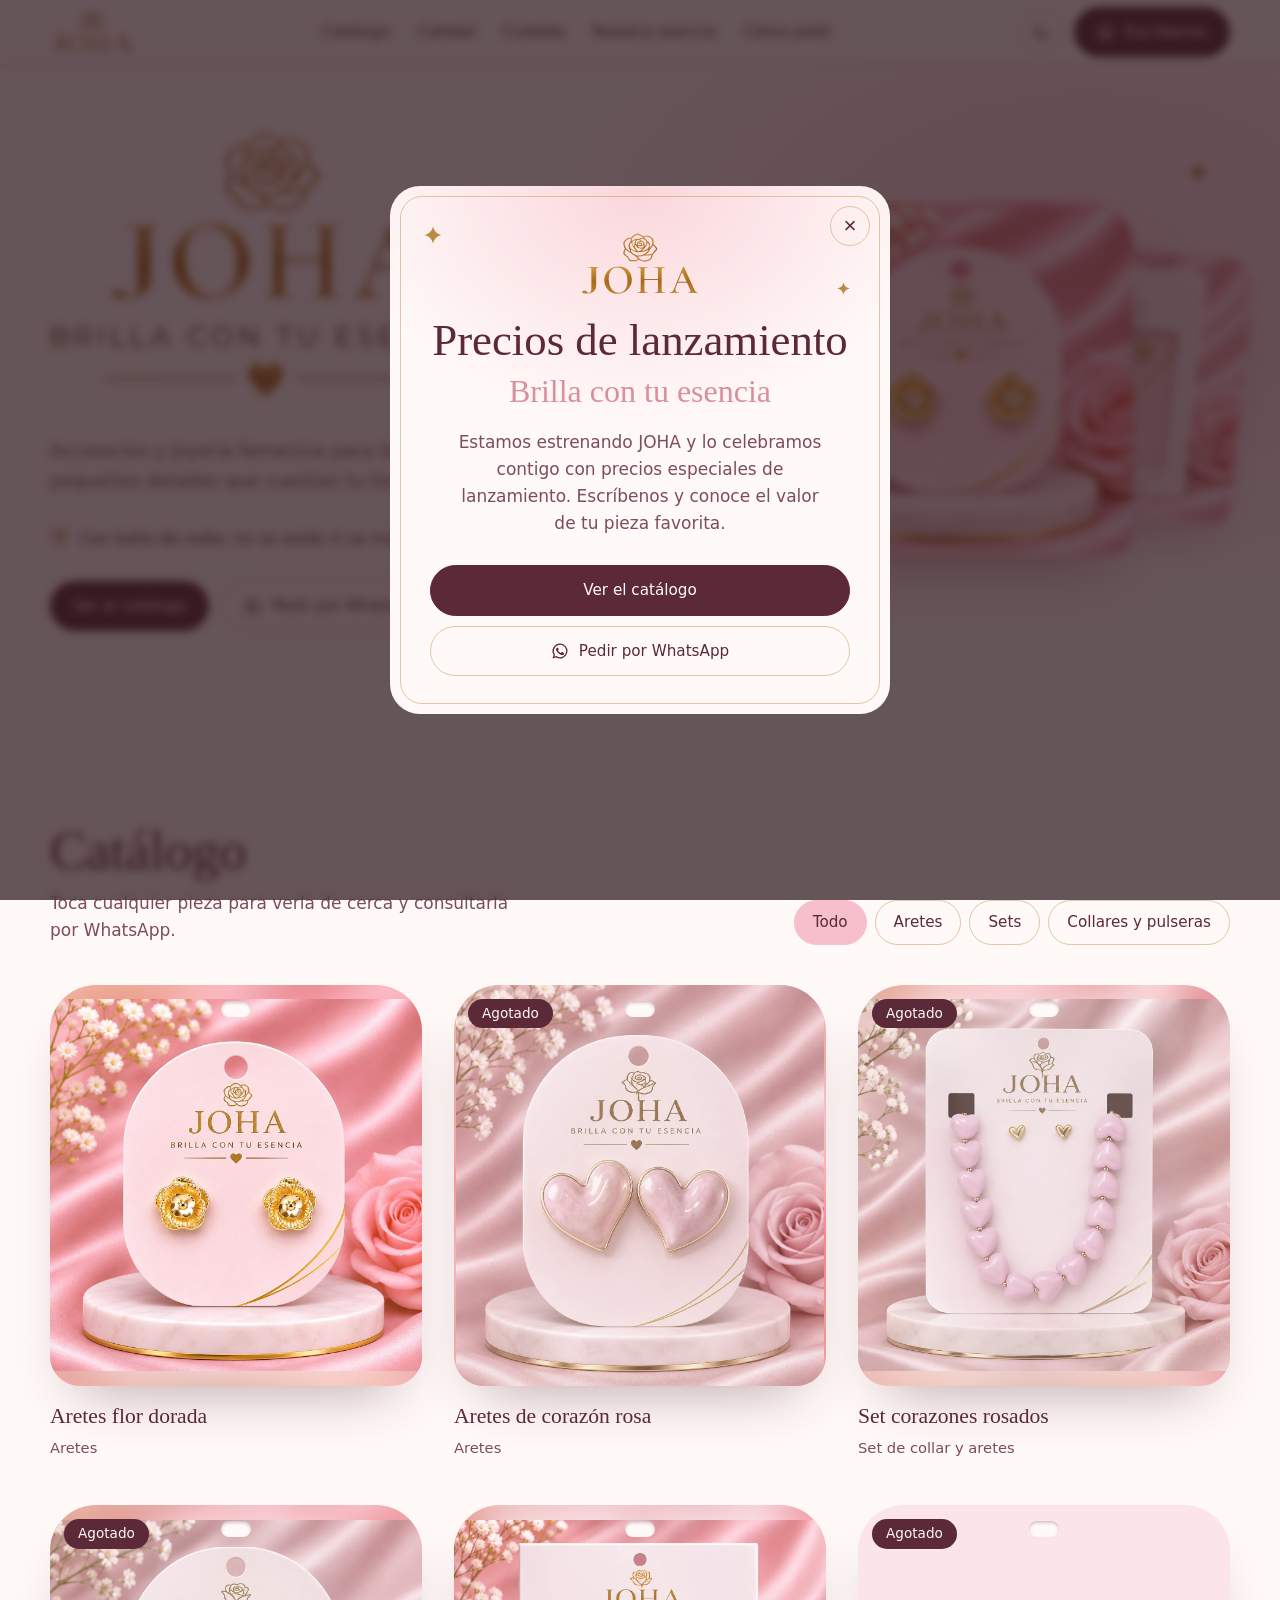
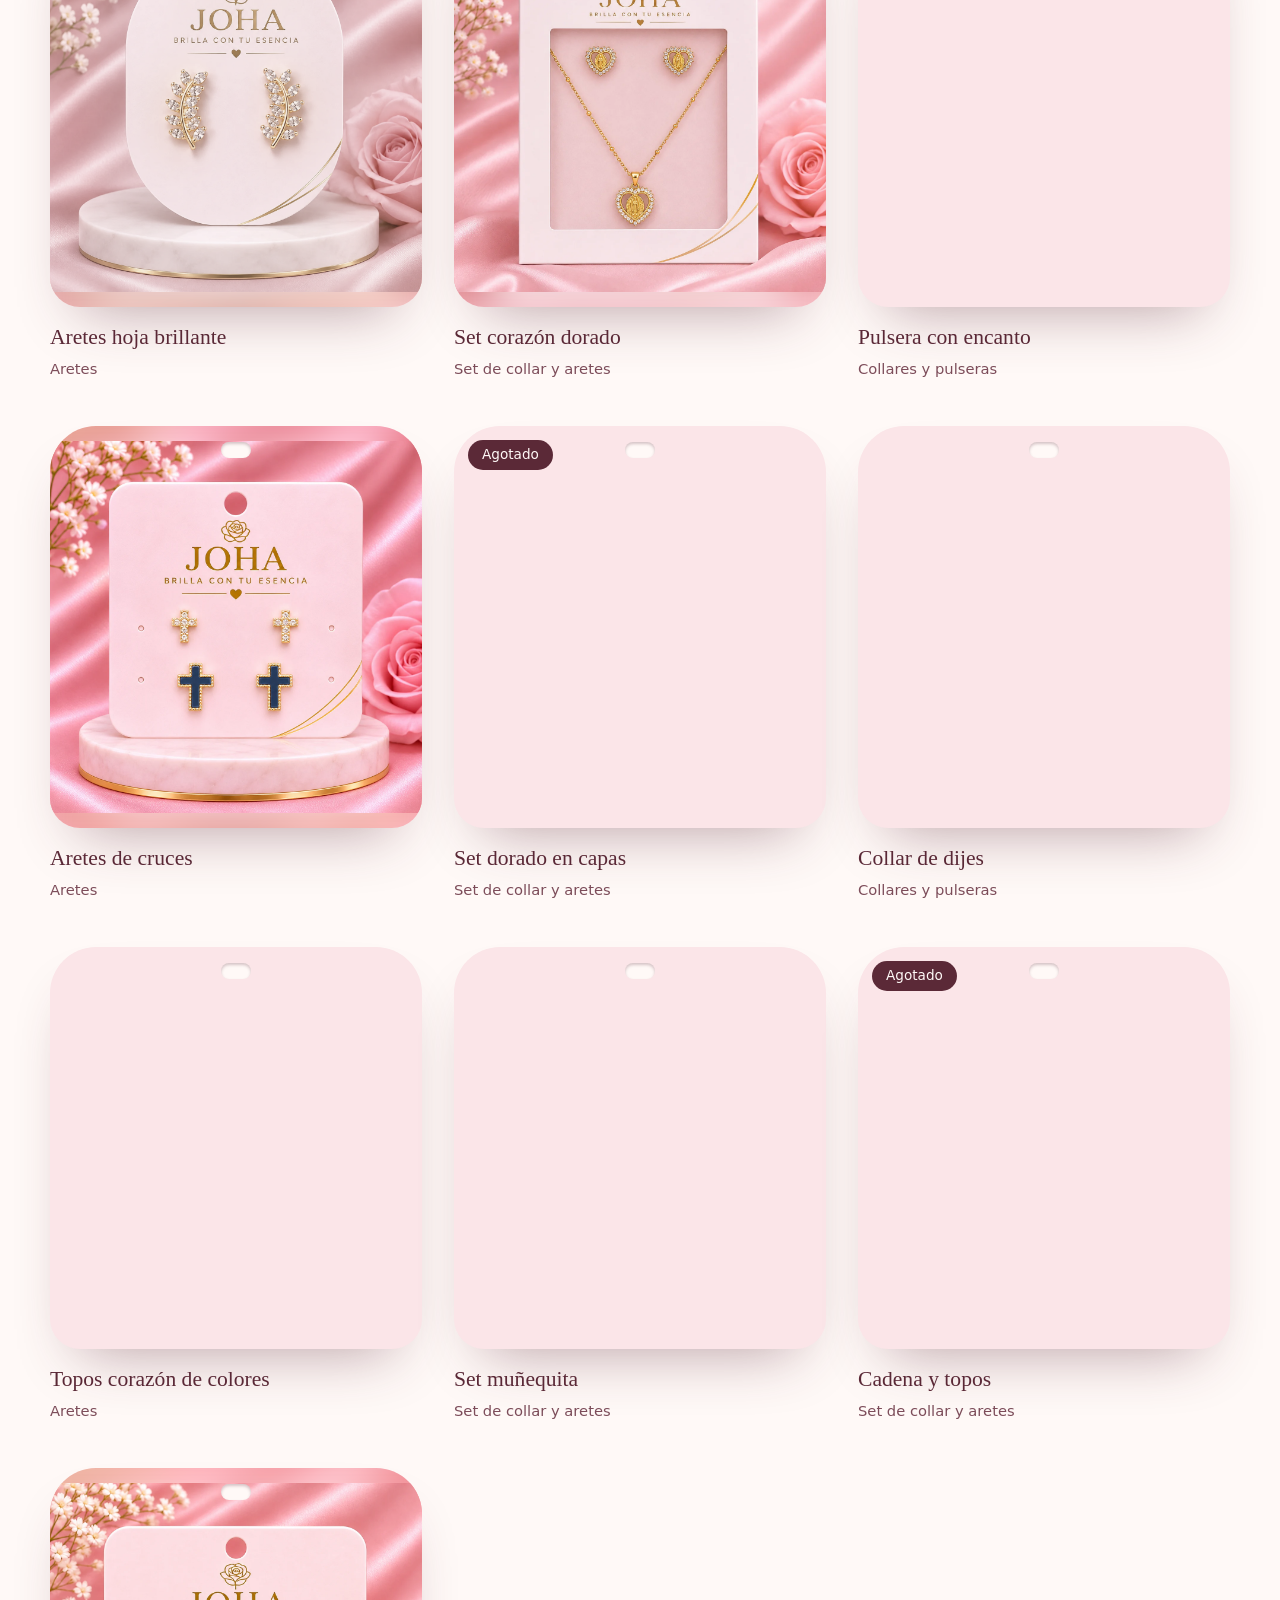
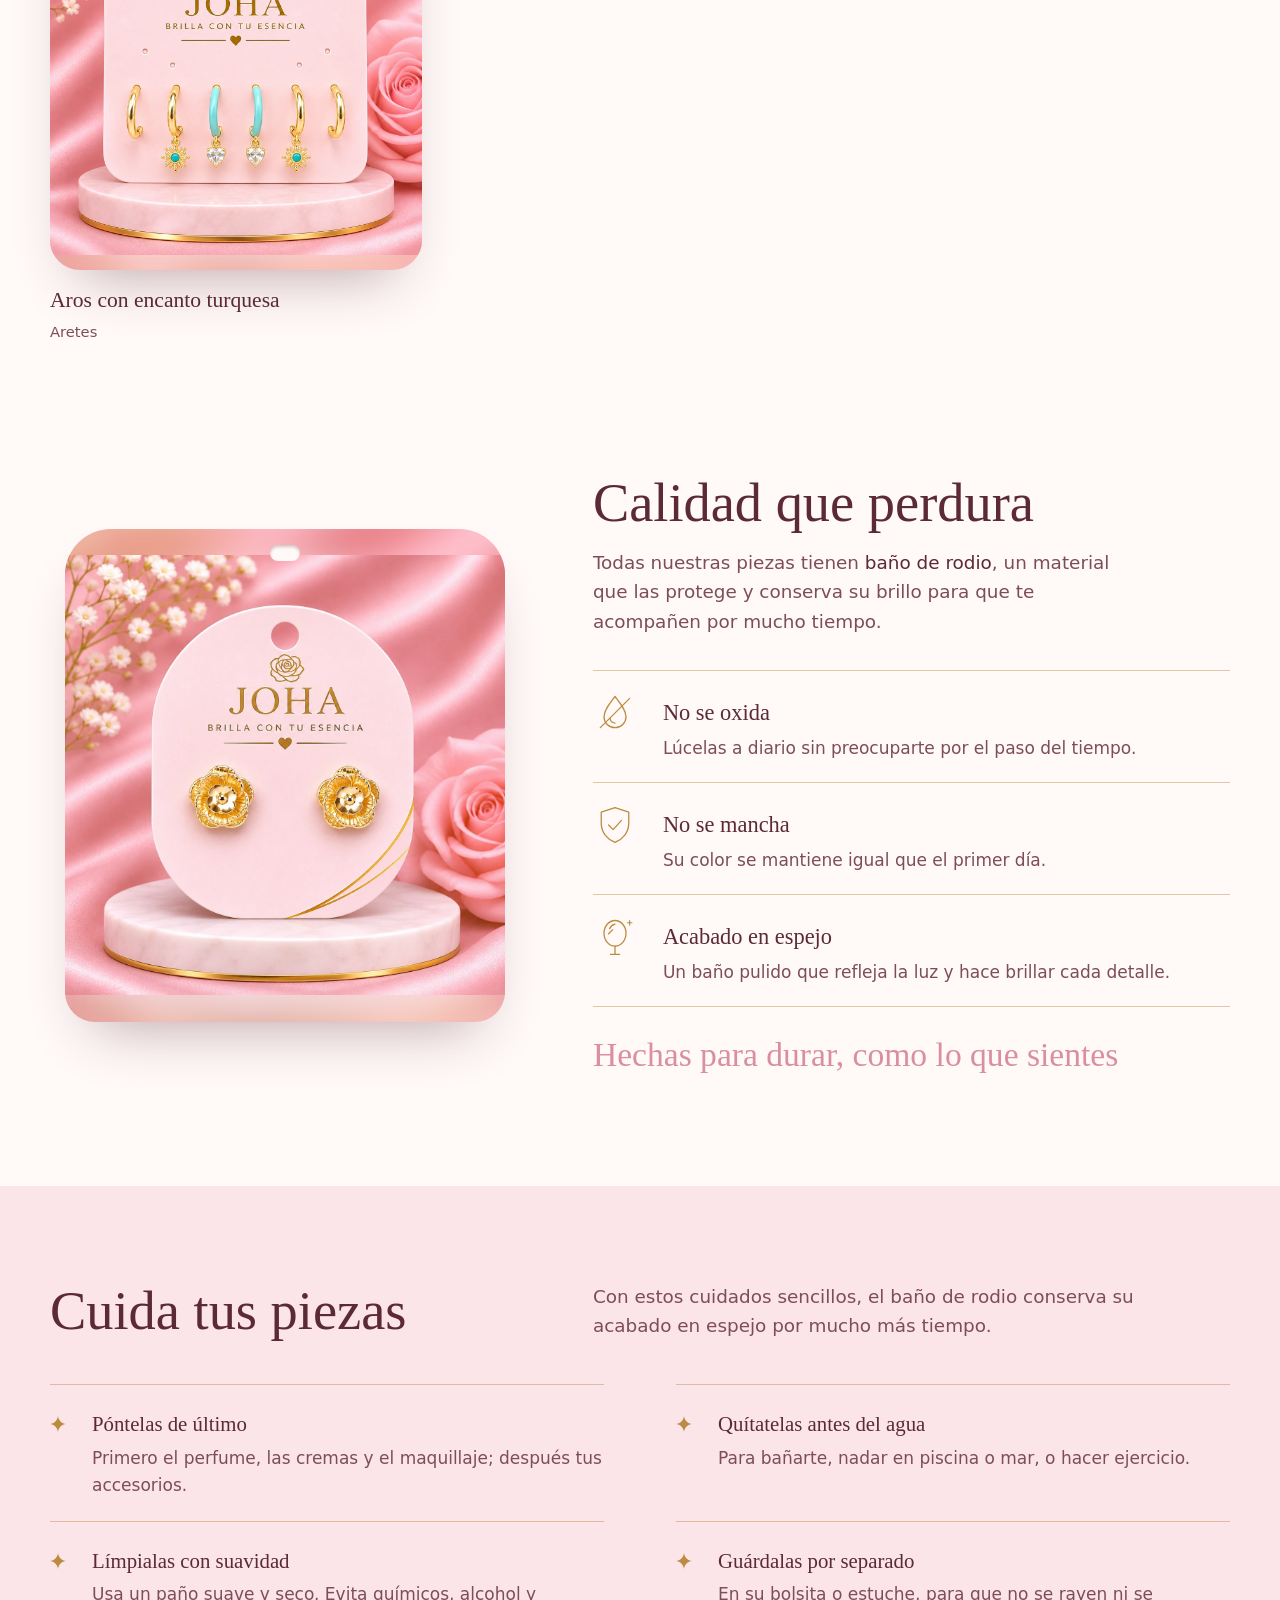
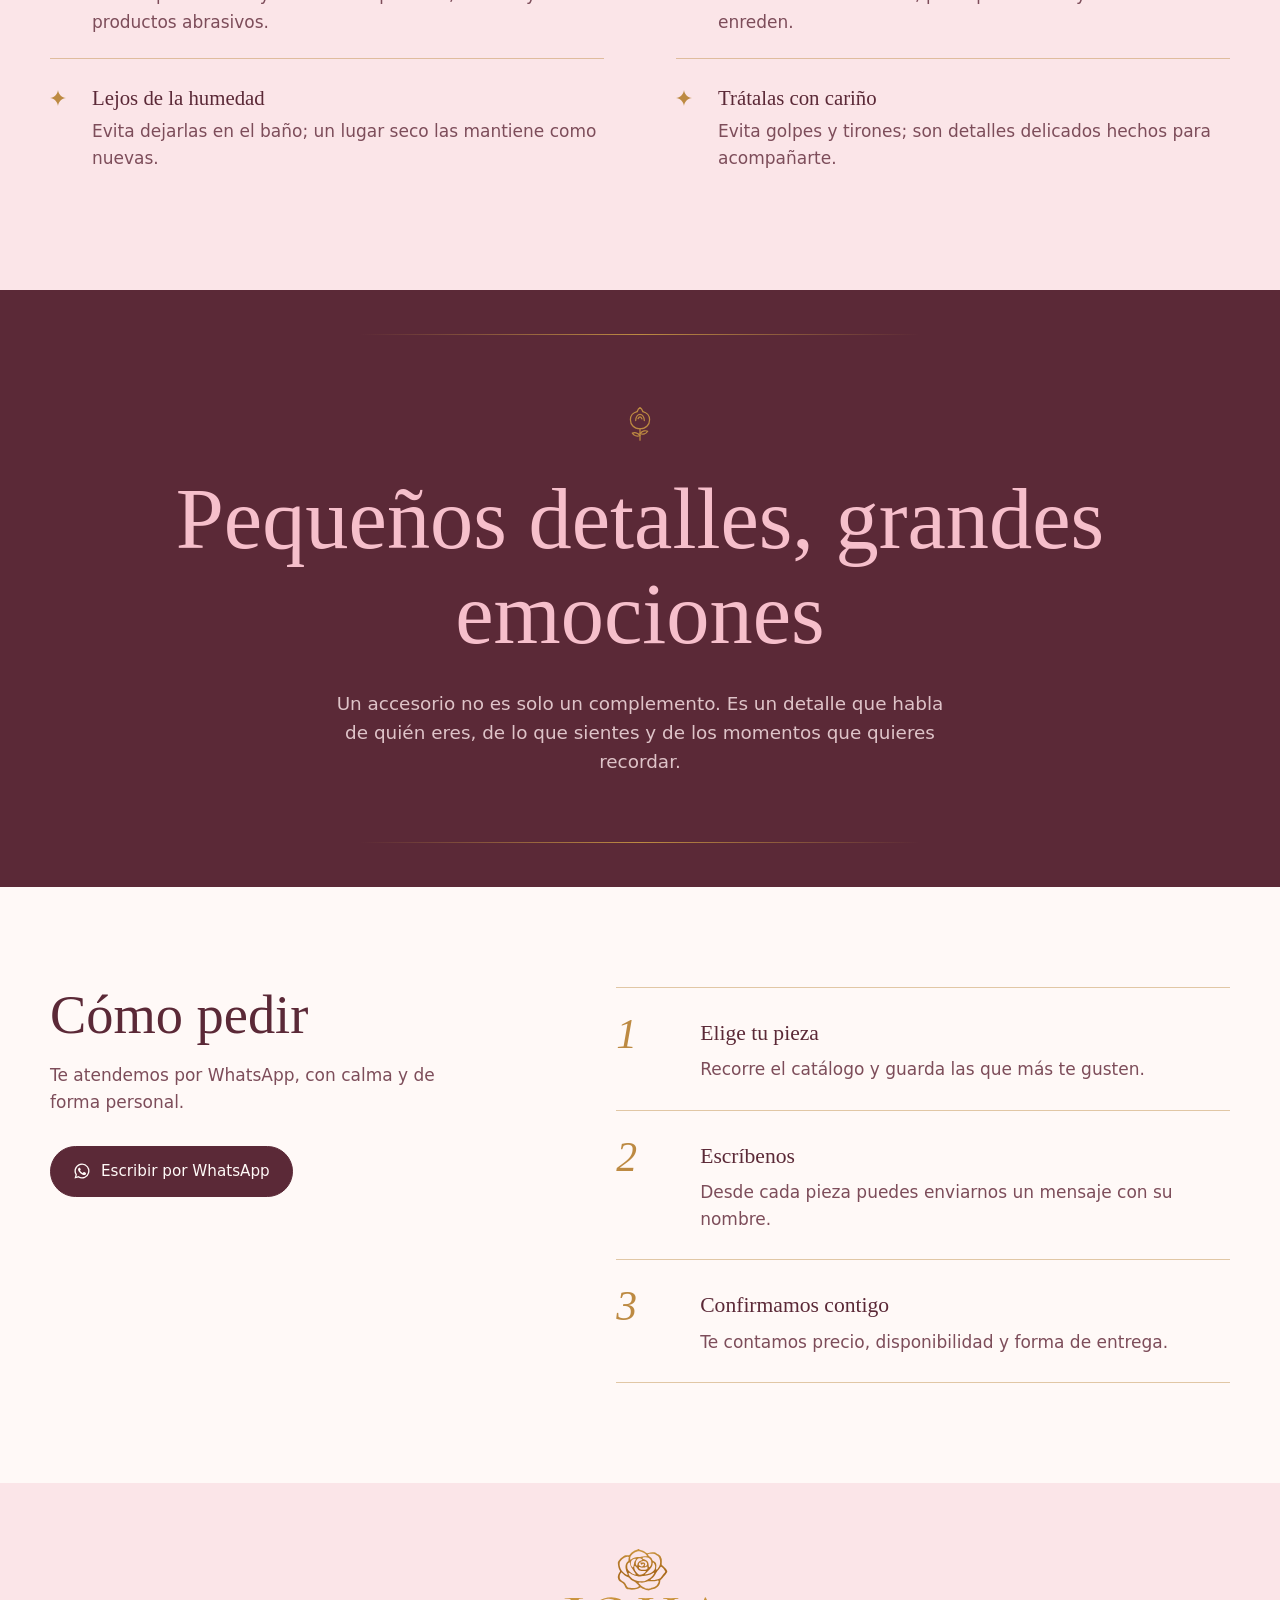
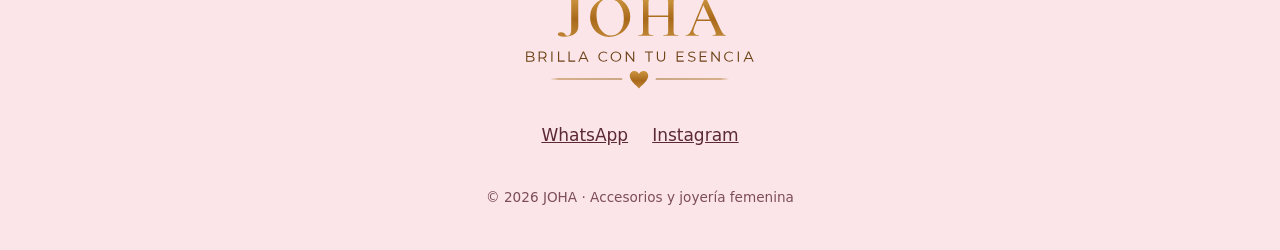
==== commit 1277d13c: "Panel con fichas, vista previa, textos editables, borradores y galería" ====
--- a/index.html
+++ b/index.html
@@ -235,6 +235,15 @@
 dialog::backdrop{background:rgba(42,20,27,.72);backdrop-filter:blur(4px)}
 .lb{display:grid;grid-template-columns:1.1fr .9fr;background:var(--bg);border-radius:30px;overflow:hidden}
 .lb .media{position:relative;aspect-ratio:1/1.05;overflow:hidden;background:var(--rosa-suave)}
+.thumbs{position:absolute;z-index:3;left:0;right:0;bottom:14px;display:flex;justify-content:center;gap:8px;padding:0 14px}
+.thumbs button{width:52px;height:52px;padding:0;border-radius:12px;overflow:hidden;border:2px solid rgba(255,249,247,.7);background:var(--rosa-suave);cursor:pointer;opacity:.75;transition:opacity .2s ease,border-color .2s ease,transform .2s var(--ease-out)}
+.thumbs button img{width:100%;height:100%;object-fit:cover;display:block}
+.thumbs button[aria-current="true"]{opacity:1;border-color:var(--dorado)}
+@media (hover:hover) and (pointer:fine){.thumbs button:hover{opacity:1}}
+.thumbs button:active{transform:scale(.95)}
+.ph .main{transition:opacity .25s ease}
+.ph .main.swap{opacity:0}
+.mas-fotos{position:absolute;z-index:4;right:14px;bottom:14px;font-size:.8rem;font-weight:500;line-height:1;padding:7px 11px;border-radius:999px;background:rgba(255,249,247,.92);color:#5B2937}
 .lb .info{padding:44px 36px;display:flex;flex-direction:column;justify-content:center;position:relative}
 .lb h3{font-family:var(--serif);font-weight:400;font-size:2rem;line-height:1.1;margin:0 0 6px}
 .lb .cat{color:var(--ink-soft);margin:0 0 22px}
@@ -330,8 +339,8 @@
     <div class="wrap">
       <div class="copy">
         <h1><svg class="logo-full" viewBox="0 0 449 282" role="img" aria-label="JOHA, brilla con tu esencia"><use href="#logo-full" width="449" height="282"/></svg></h1>
-        <p class="lede">Accesorios y joyería femenina para los pequeños detalles que cuentan tu historia.</p>
-        <p class="rodio"><svg aria-hidden="true"><use href="#i-shine"/></svg>Con baño de rodio: no se oxida ni se mancha.</p>
+        <p class="lede" data-t="portada.texto">Accesorios y joyería femenina para los pequeños detalles que cuentan tu historia.</p>
+        <p class="rodio"><svg aria-hidden="true"><use href="#i-shine"/></svg><span data-t="portada.rodio">Con baño de rodio: no se oxida ni se mancha.</span></p>
         <div class="actions">
           <a class="btn btn-fill" href="#catalogo">Ver el catálogo</a>
           <a class="btn btn-line wa" data-msg="Hola JOHA, me interesa saber más sobre tus accesorios 🌷" href="#" target="_blank" rel="noopener"><svg><use href="#i-wa"/></svg>Pedir por WhatsApp</a>
@@ -367,17 +376,17 @@
   <section class="calidad" id="calidad">
     <div class="wrap">
       <div class="tarjeta">
-        <div class="ph"><img class="fill" src="images/productos/aretes-flor-dorada.webp" alt="" aria-hidden="true" loading="lazy"><img class="main" src="images/productos/aretes-flor-dorada.webp" alt="Aretes flor dorada JOHA con acabado en espejo" loading="lazy"></div>
+        <div class="ph"><img class="fill" id="cal-fill" src="images/productos/aretes-flor-dorada.webp" alt="" aria-hidden="true" loading="lazy"><img class="main" id="cal-img" src="images/productos/aretes-flor-dorada.webp" alt="Pieza JOHA con acabado en espejo" loading="lazy"></div>
       </div>
       <div>
-        <h2>Calidad que perdura</h2>
-        <p class="intro">Todas nuestras piezas tienen <strong>baño de rodio</strong>, un material que las protege y conserva su brillo para que te acompañen por mucho tiempo.</p>
-        <ul class="bene">
+        <h2 data-t="calidad.titulo">Calidad que perdura</h2>
+        <p class="intro" data-t="calidad.texto" data-md>Todas nuestras piezas tienen <strong>baño de rodio</strong>, un material que las protege y conserva su brillo para que te acompañen por mucho tiempo.</p>
+        <ul class="bene" id="t-bene">
           <li><svg aria-hidden="true"><use href="#i-drop"/></svg><div><h3>No se oxida</h3><p>Lúcelas a diario sin preocuparte por el paso del tiempo.</p></div></li>
           <li><svg aria-hidden="true"><use href="#i-shield"/></svg><div><h3>No se mancha</h3><p>Su color se mantiene igual que el primer día.</p></div></li>
           <li><svg aria-hidden="true"><use href="#i-mirror"/></svg><div><h3>Acabado en espejo</h3><p>Un baño pulido que refleja la luz y hace brillar cada detalle.</p></div></li>
         </ul>
-        <p class="cierre">Hechas para durar, como lo que sientes</p>
+        <p class="cierre" data-t="calidad.cierre">Hechas para durar, como lo que sientes</p>
       </div>
     </div>
   </section>
@@ -385,10 +394,10 @@
   <section class="cuidado" id="cuidado">
     <div class="wrap">
       <div class="head">
-        <h2>Cuida tus piezas</h2>
-        <p>Con estos cuidados sencillos, el baño de rodio conserva su acabado en espejo por mucho más tiempo.</p>
-      </div>
-      <ul class="tips">
+        <h2 data-t="cuidado.titulo">Cuida tus piezas</h2>
+        <p data-t="cuidado.texto">Con estos cuidados sencillos, el baño de rodio conserva su acabado en espejo por mucho más tiempo.</p>
+      </div>
+      <ul class="tips" id="t-tips">
         <li><svg aria-hidden="true"><use href="#i-spark"/></svg><div><h3>Póntelas de último</h3><p>Primero el perfume, las cremas y el maquillaje; después tus accesorios.</p></div></li>
         <li><svg aria-hidden="true"><use href="#i-spark"/></svg><div><h3>Quítatelas antes del agua</h3><p>Para bañarte, nadar en piscina o mar, o hacer ejercicio.</p></div></li>
         <li><svg aria-hidden="true"><use href="#i-spark"/></svg><div><h3>Límpialas con suavidad</h3><p>Usa un paño suave y seco. Evita químicos, alcohol y productos abrasivos.</p></div></li>
@@ -402,19 +411,19 @@
   <section class="band" id="esencia">
     <div class="wrap">
       <svg class="rose" aria-hidden="true"><use href="#i-rose"/></svg>
-      <p class="script">Pequeños detalles, grandes emociones</p>
-      <p>Un accesorio no es solo un complemento. Es un detalle que habla de quién eres, de lo que sientes y de los momentos que quieres recordar.</p>
+      <p class="script" data-t="esencia.frase">Pequeños detalles, grandes emociones</p>
+      <p data-t="esencia.texto">Un accesorio no es solo un complemento. Es un detalle que habla de quién eres, de lo que sientes y de los momentos que quieres recordar.</p>
     </div>
   </section>
 
   <section class="order" id="pedido">
     <div class="wrap">
       <div class="intro">
-        <h2>Cómo pedir</h2>
-        <p>Te atendemos por WhatsApp, con calma y de forma personal.</p>
+        <h2 data-t="pedir.titulo">Cómo pedir</h2>
+        <p data-t="pedir.texto">Te atendemos por WhatsApp, con calma y de forma personal.</p>
         <a class="btn btn-fill wa" data-msg="Hola JOHA, me interesa saber más sobre tus accesorios 🌷" href="#" target="_blank" rel="noopener"><svg><use href="#i-wa"/></svg>Escribir por WhatsApp</a>
       </div>
-      <ol class="steps">
+      <ol class="steps" id="t-pasos">
         <li><div><h3>Elige tu pieza</h3><p>Recorre el catálogo y guarda las que más te gusten.</p></div></li>
         <li><div><h3>Escríbenos</h3><p>Desde cada pieza puedes enviarnos un mensaje con su nombre.</p></div></li>
         <li><div><h3>Confirmamos contigo</h3><p>Te contamos precio, disponibilidad y forma de entrega.</p></div></li>
@@ -436,7 +445,7 @@
 
 <dialog id="lb" aria-labelledby="lb-t">
   <div class="lb">
-    <div class="media"><div class="ph"><img class="fill" id="lb-fill" src="" alt=""><img class="main" id="lb-img" src="" alt=""></div></div>
+    <div class="media"><div class="ph"><img class="fill" id="lb-fill" src="" alt=""><img class="main" id="lb-img" src="" alt=""></div><div class="thumbs" id="lb-thumbs" role="group" aria-label="Fotos de la pieza" hidden></div></div>
     <div class="info">
       <button class="close" type="button" aria-label="Cerrar" id="lb-x">×</button>
       <span class="badge">Agotado</span>
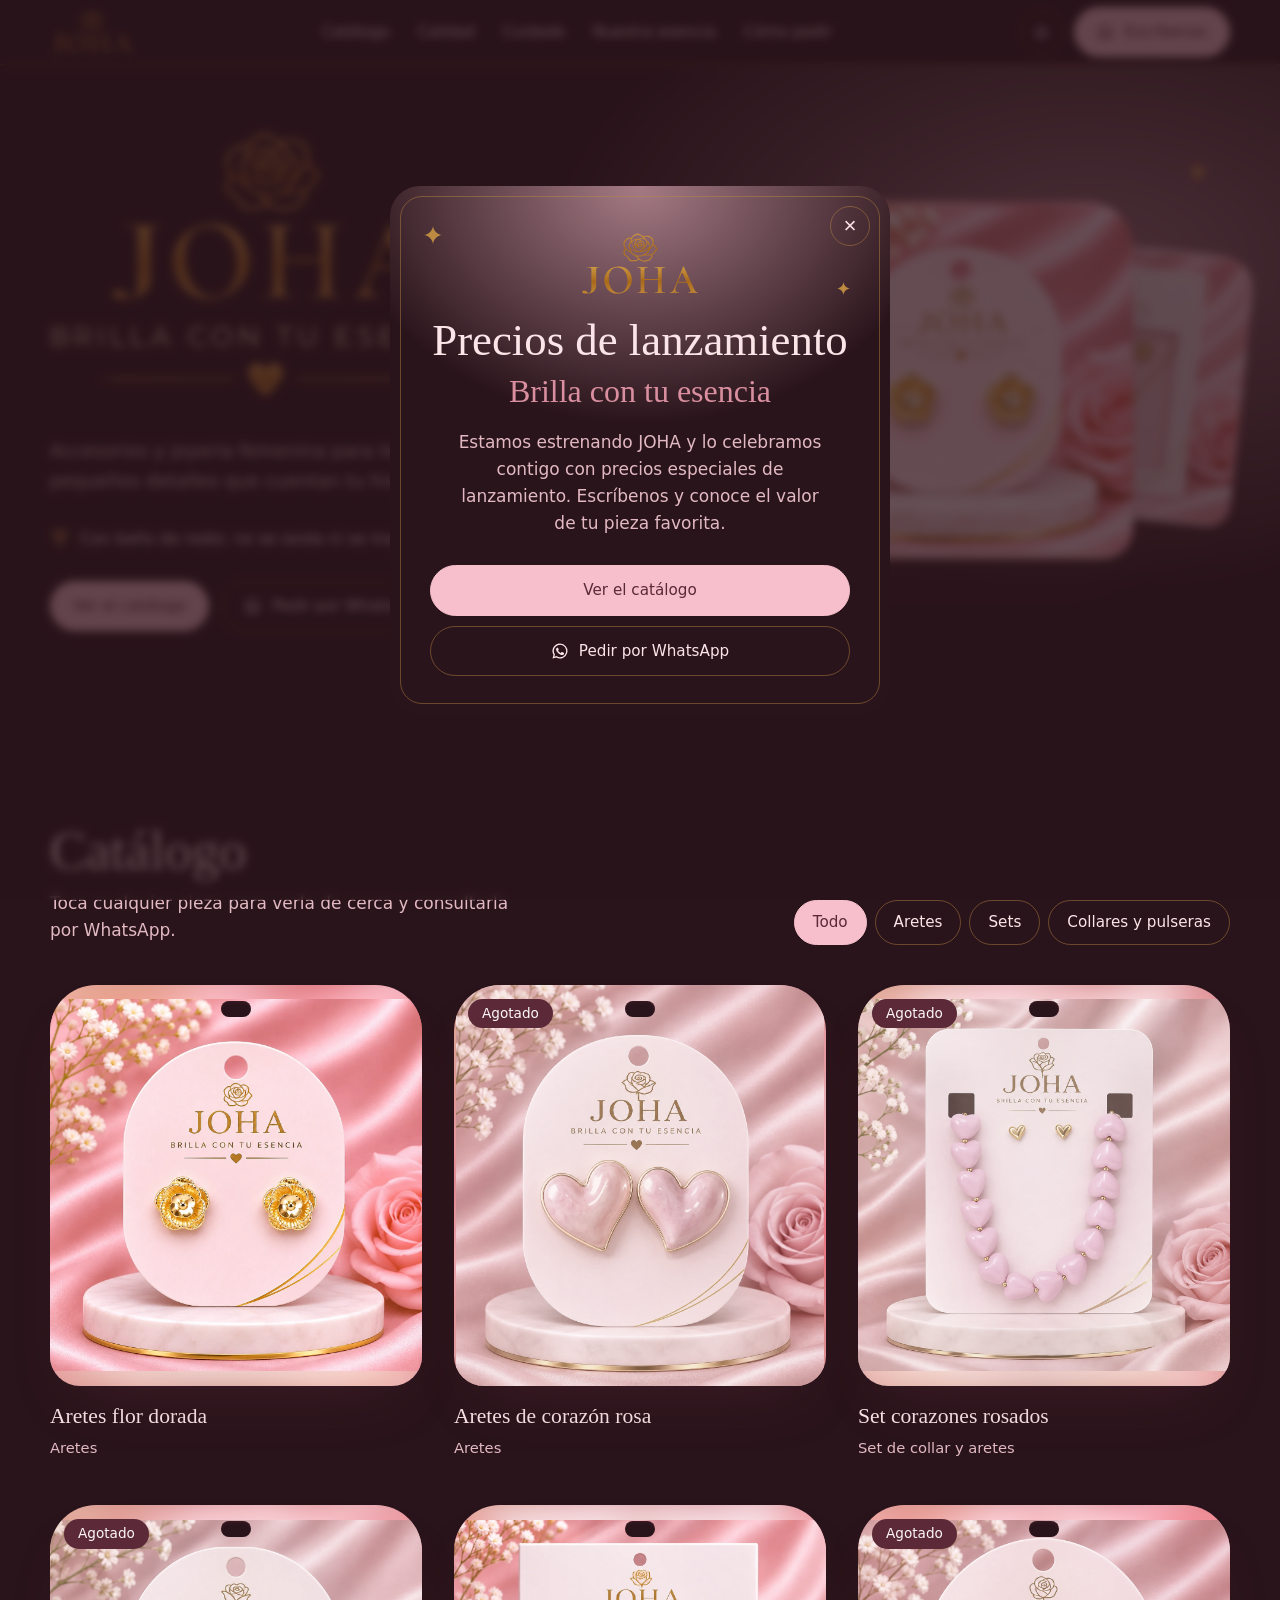
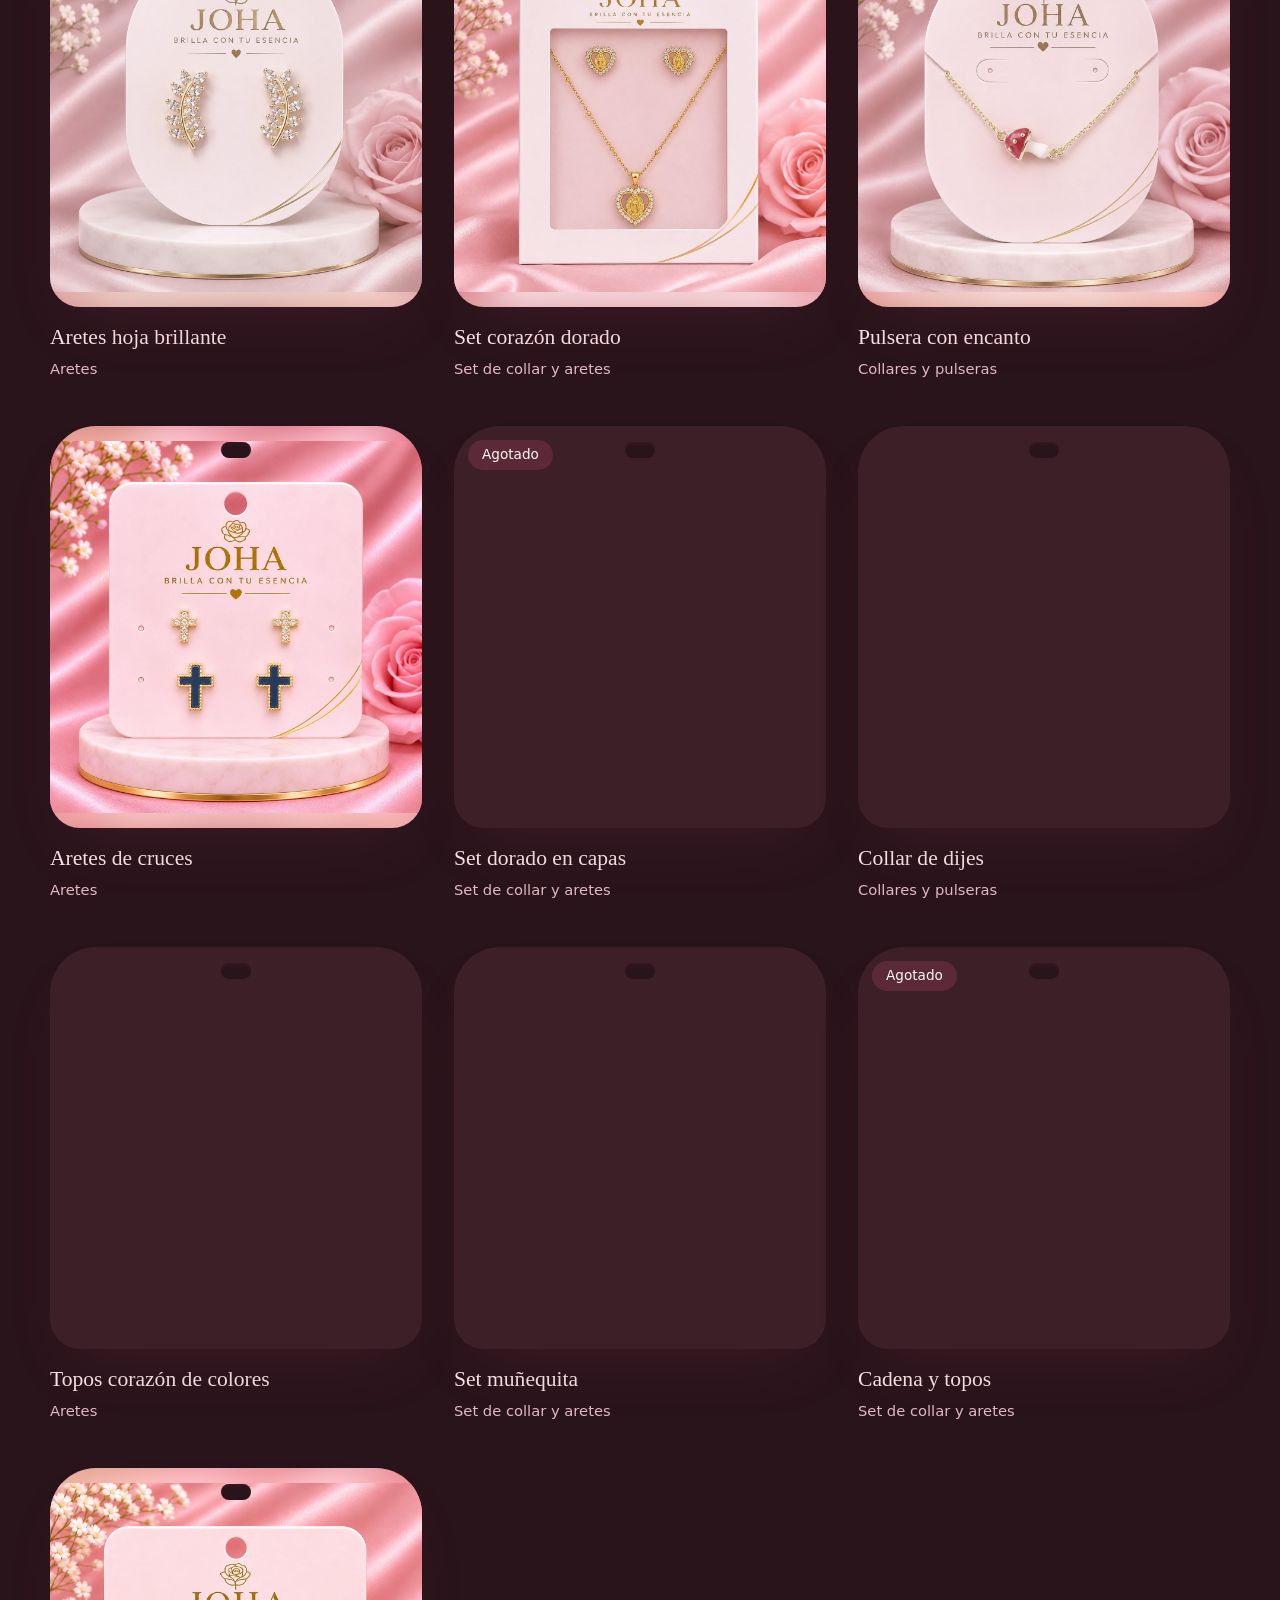
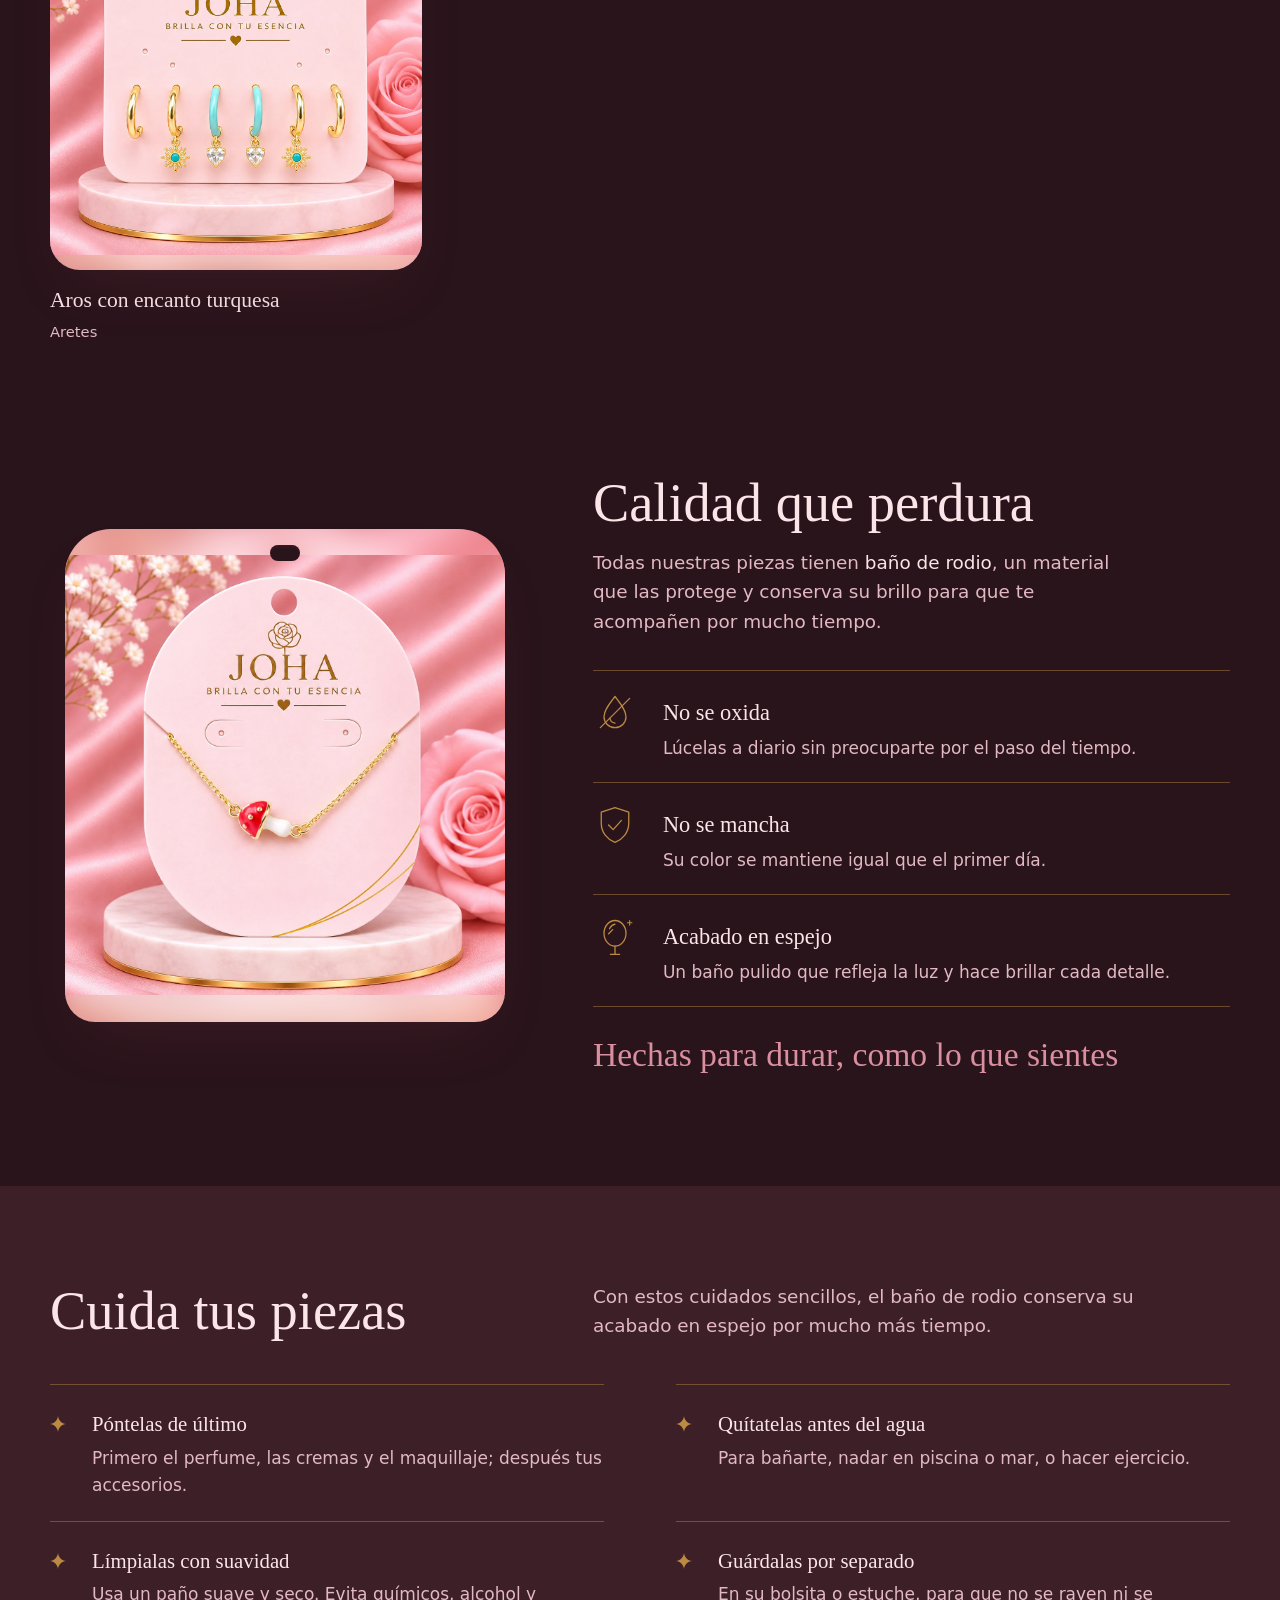
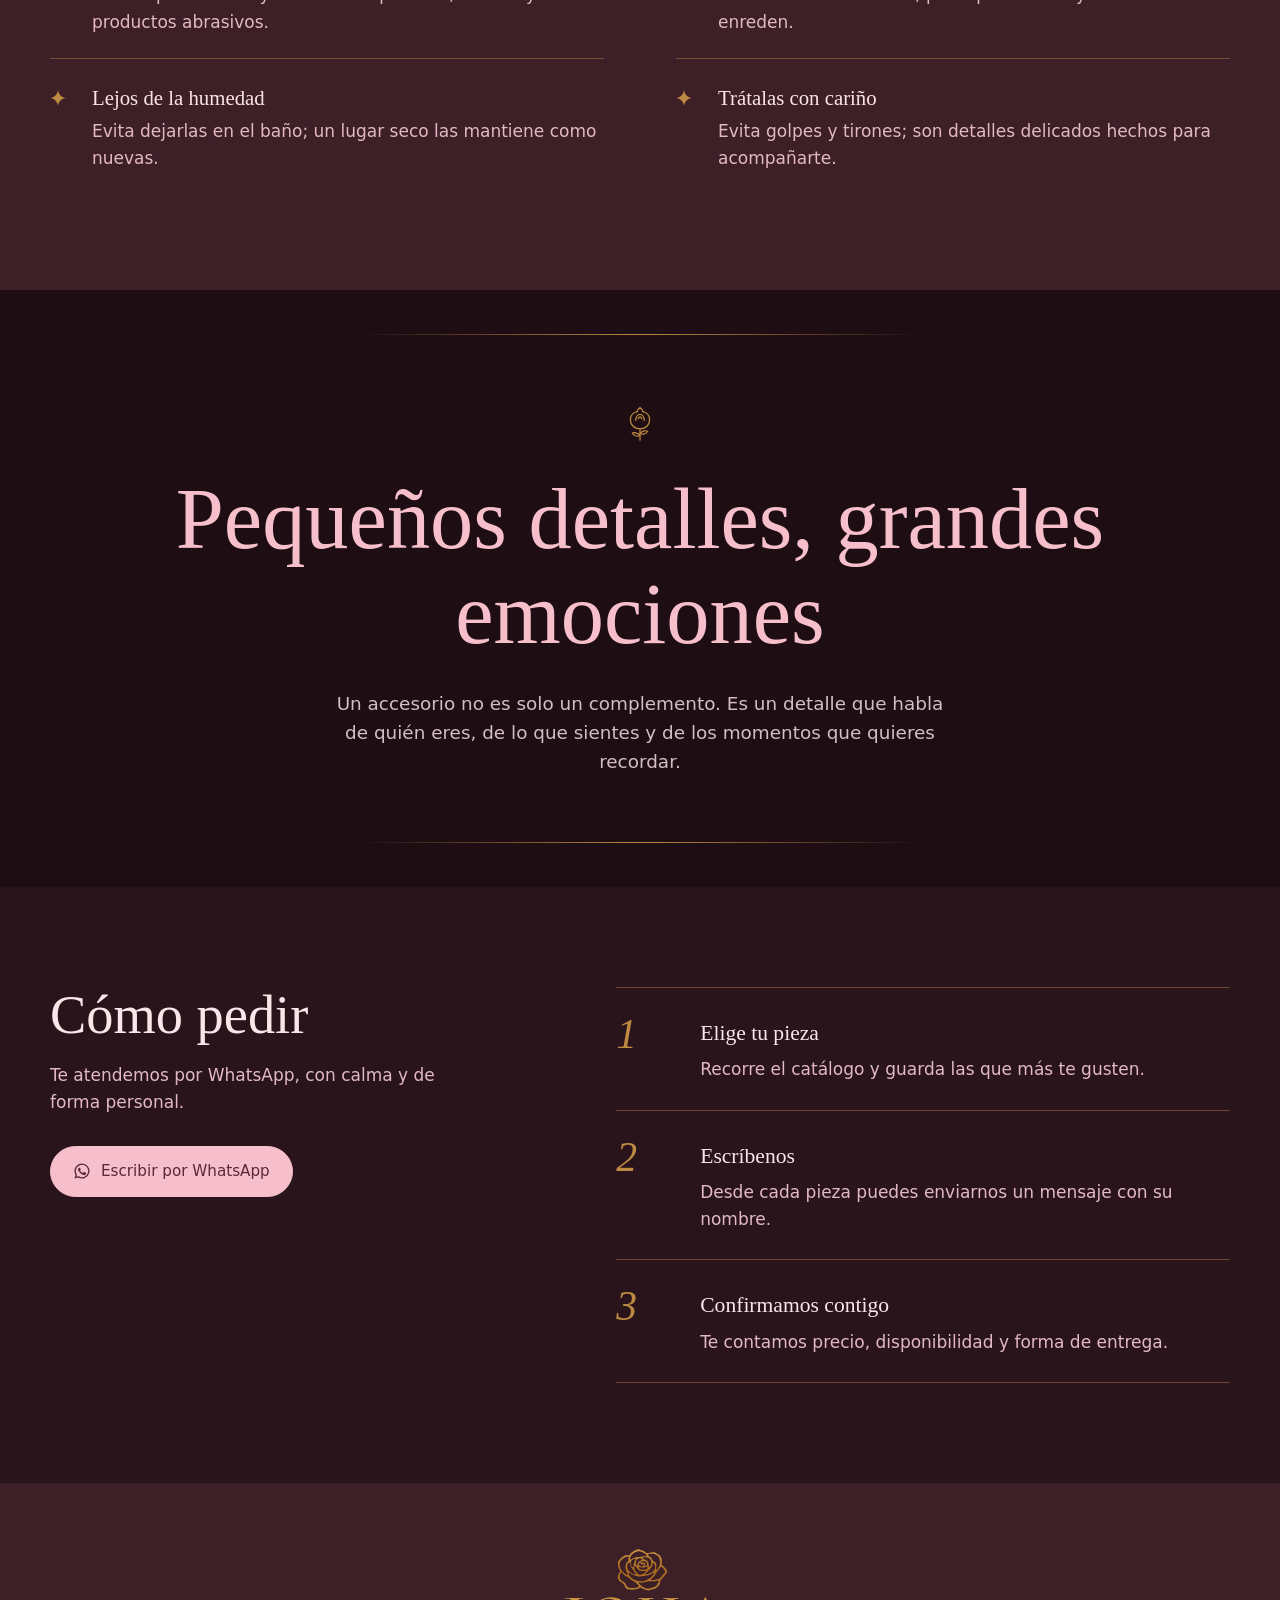
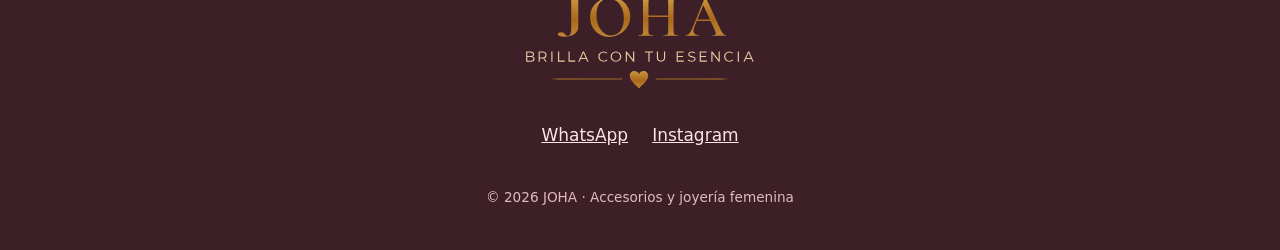
==== commit e9681e1a: "Modo oscuro por defecto, más ajustes de página y panel más legible" ====
--- a/index.html
+++ b/index.html
@@ -1,5 +1,5 @@
 <!doctype html>
-<html lang="es">
+<html lang="es" data-theme="dark">
 <head>
 <meta charset="utf-8">
 <meta http-equiv="Content-Security-Policy" content="default-src 'self'; script-src 'self'; style-src 'self' 'unsafe-inline' https://fonts.googleapis.com; font-src https://fonts.gstatic.com; img-src 'self' data:; connect-src 'self'; base-uri 'self'; form-action 'none'; object-src 'none'">
@@ -7,7 +7,7 @@
 <meta name="viewport" content="width=device-width, initial-scale=1">
 <title>JOHA Joyería</title>
 <meta name="description" content="JOHA, accesorios y joyería femenina con baño de rodio. Brilla con tu esencia.">
-<meta name="theme-color" content="#5B2937">
+<meta name="theme-color" content="#2a141b">
 <link rel="icon" type="image/svg+xml" href="favicon.svg">
 <link rel="icon" type="image/png" sizes="32x32" href="favicon-32.png">
 <link rel="apple-touch-icon" href="apple-touch-icon.png">
@@ -179,6 +179,8 @@
 #promo .close{top:20px;right:20px}
 .promo::before{content:"";position:absolute;inset:10px;border:1px solid var(--line);border-radius:22px;pointer-events:none}
 .promo .logo-mark{display:block;width:120px;height:auto;margin:0 auto 22px}
+.promo-img{display:block;width:100%;aspect-ratio:16/10;object-fit:cover;border-radius:20px;margin:0 0 22px;position:relative;z-index:1}
+[data-sec][hidden],.promo-img[hidden]{display:none!important}
 .promo h2{font-family:var(--serif);font-weight:400;font-size:clamp(2.1rem,7vw,2.8rem);line-height:1.05;margin:0}
 .promo .script{font-family:var(--script);font-size:2rem;line-height:1.2;color:var(--rosa-acento);margin:8px 0 18px}
 .promo p.txt{color:var(--ink-soft);margin:0 auto 28px;max-width:34ch}
@@ -319,10 +321,10 @@
     <a class="mark" href="#inicio" aria-label="JOHA, inicio"><svg viewBox="0 0 341 180" width="84" height="44" aria-hidden="true"><use href="#logo-mark" width="341" height="180"/></svg></a>
     <nav aria-label="Principal"><ul>
       <li><a href="#catalogo">Catálogo</a></li>
-      <li><a href="#calidad">Calidad</a></li>
-      <li><a href="#cuidado">Cuidado</a></li>
-      <li><a href="#esencia">Nuestra esencia</a></li>
-      <li><a href="#pedido">Cómo pedir</a></li>
+      <li data-sec="calidad"><a href="#calidad">Calidad</a></li>
+      <li data-sec="cuidado"><a href="#cuidado">Cuidado</a></li>
+      <li data-sec="esencia"><a href="#esencia">Nuestra esencia</a></li>
+      <li data-sec="pedir"><a href="#pedido">Cómo pedir</a></li>
     </ul></nav>
     <div class="nav-actions">
       <button class="theme" id="tema" type="button" aria-label="Cambiar a modo oscuro">
@@ -373,7 +375,7 @@
     </div>
   </section>
 
-  <section class="calidad" id="calidad">
+  <section class="calidad" id="calidad" data-sec="calidad">
     <div class="wrap">
       <div class="tarjeta">
         <div class="ph"><img class="fill" id="cal-fill" src="images/productos/aretes-flor-dorada.webp" alt="" aria-hidden="true" loading="lazy"><img class="main" id="cal-img" src="images/productos/aretes-flor-dorada.webp" alt="Pieza JOHA con acabado en espejo" loading="lazy"></div>
@@ -391,7 +393,7 @@
     </div>
   </section>
 
-  <section class="cuidado" id="cuidado">
+  <section class="cuidado" id="cuidado" data-sec="cuidado">
     <div class="wrap">
       <div class="head">
         <h2 data-t="cuidado.titulo">Cuida tus piezas</h2>
@@ -408,7 +410,7 @@
     </div>
   </section>
 
-  <section class="band" id="esencia">
+  <section class="band" id="esencia" data-sec="esencia">
     <div class="wrap">
       <svg class="rose" aria-hidden="true"><use href="#i-rose"/></svg>
       <p class="script" data-t="esencia.frase">Pequeños detalles, grandes emociones</p>
@@ -416,7 +418,7 @@
     </div>
   </section>
 
-  <section class="order" id="pedido">
+  <section class="order" id="pedido" data-sec="pedir">
     <div class="wrap">
       <div class="intro">
         <h2 data-t="pedir.titulo">Cómo pedir</h2>
@@ -463,13 +465,14 @@
     <svg class="sparkle p1" aria-hidden="true"><use href="#i-spark"/></svg>
     <svg class="sparkle p2" aria-hidden="true"><use href="#i-spark"/></svg>
     <button class="close" type="button" aria-label="Cerrar" id="promo-x">×</button>
-    <svg class="logo-mark" viewBox="0 0 341 180" aria-hidden="true"><use href="#logo-mark" width="341" height="180"/></svg>
+    <img class="promo-img" id="promo-img" src="" alt="" hidden>
+    <svg class="logo-mark" id="promo-logo" viewBox="0 0 341 180" aria-hidden="true"><use href="#logo-mark" width="341" height="180"/></svg>
     <h2 id="promo-t">Precios de lanzamiento</h2>
-    <p class="script">Brilla con tu esencia</p>
+    <p class="script" id="promo-frase">Brilla con tu esencia</p>
     <p class="txt" id="promo-txt">Estamos estrenando JOHA y lo celebramos contigo con precios especiales de lanzamiento. Escríbenos y conoce el valor de tu pieza favorita.</p>
     <div class="actions">
       <a class="btn btn-fill" href="#catalogo" id="promo-cat">Ver el catálogo</a>
-      <a class="btn btn-line wa" data-msg="Hola JOHA, me interesa saber más sobre tus accesorios 🌷 Vi que están con precios de lanzamiento." href="#" target="_blank" rel="noopener"><svg><use href="#i-wa"/></svg>Pedir por WhatsApp</a>
+      <a class="btn btn-line wa" id="promo-wa" data-msg="Hola JOHA, me interesa saber más sobre tus accesorios 🌷 Vi que están con precios de lanzamiento." href="#" target="_blank" rel="noopener"><svg><use href="#i-wa"/></svg><span id="promo-wa-txt">Pedir por WhatsApp</span></a>
     </div>
   </div>
 </dialog>
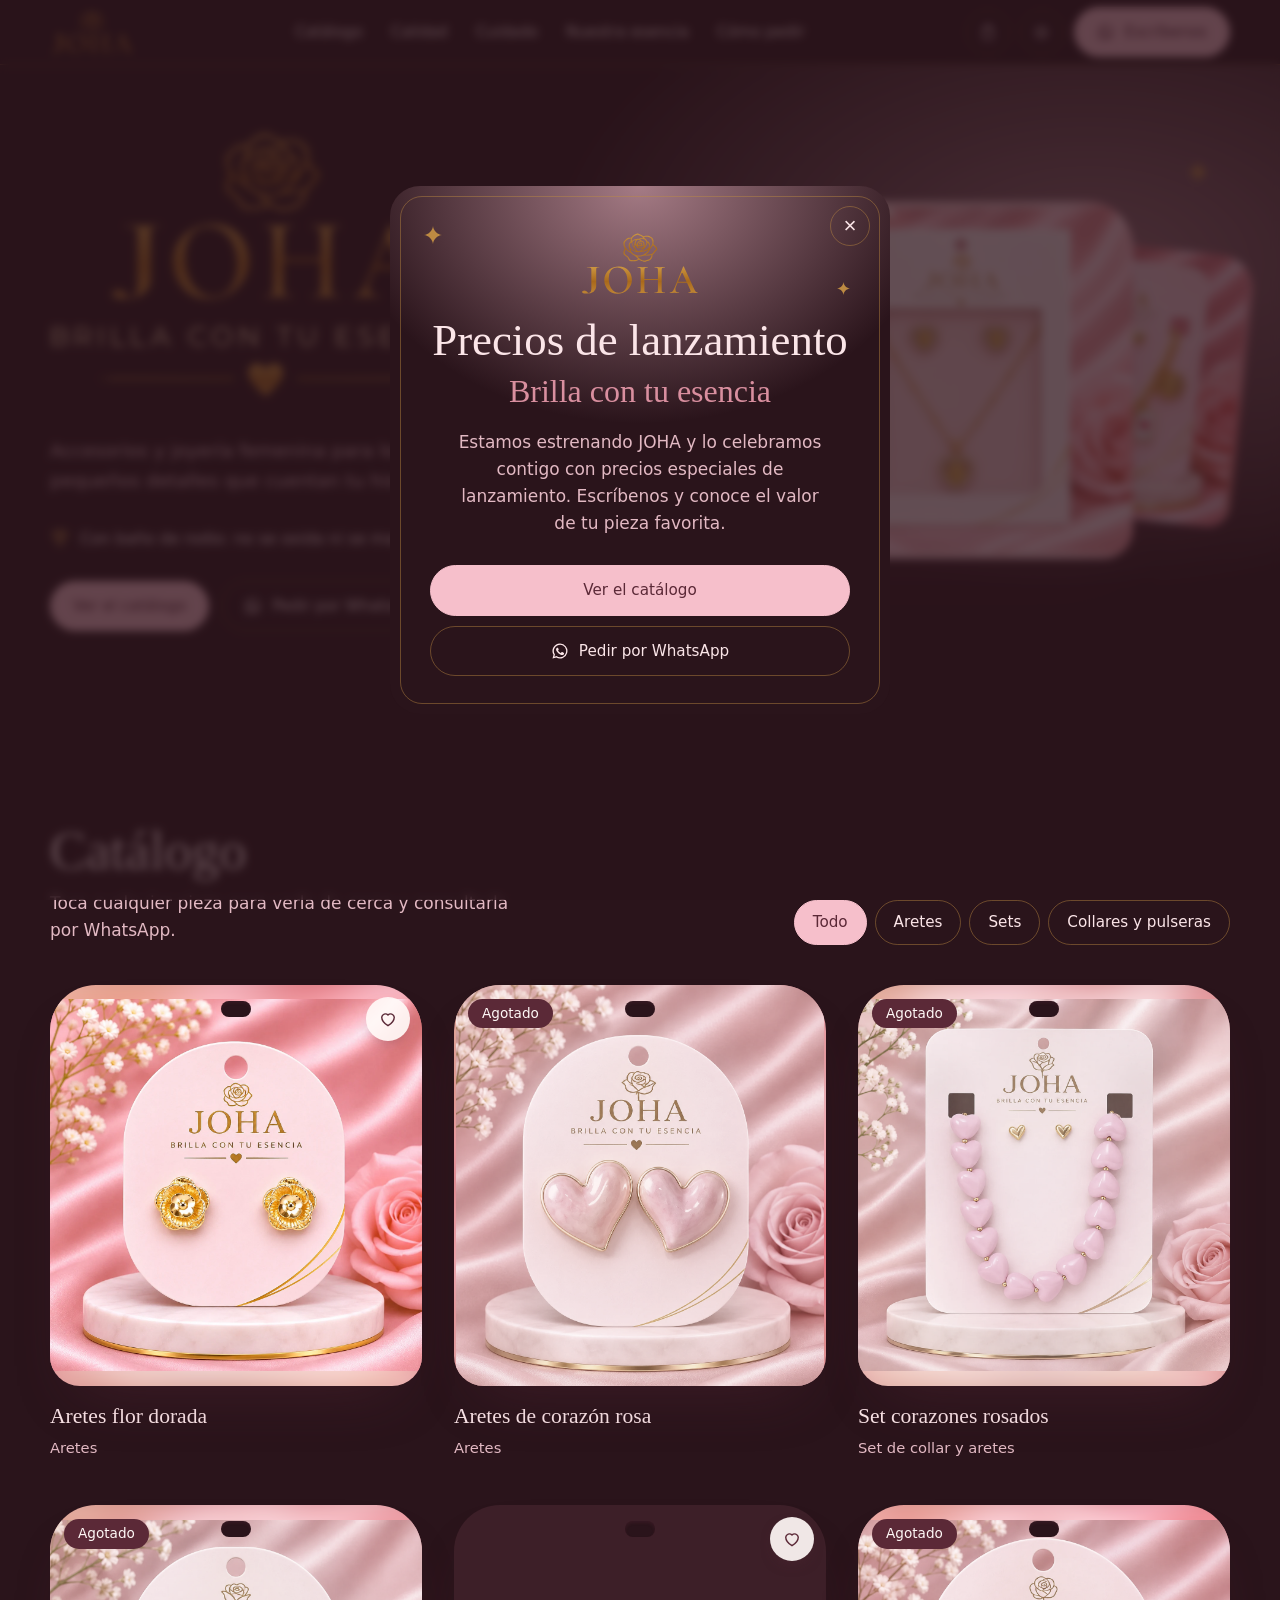
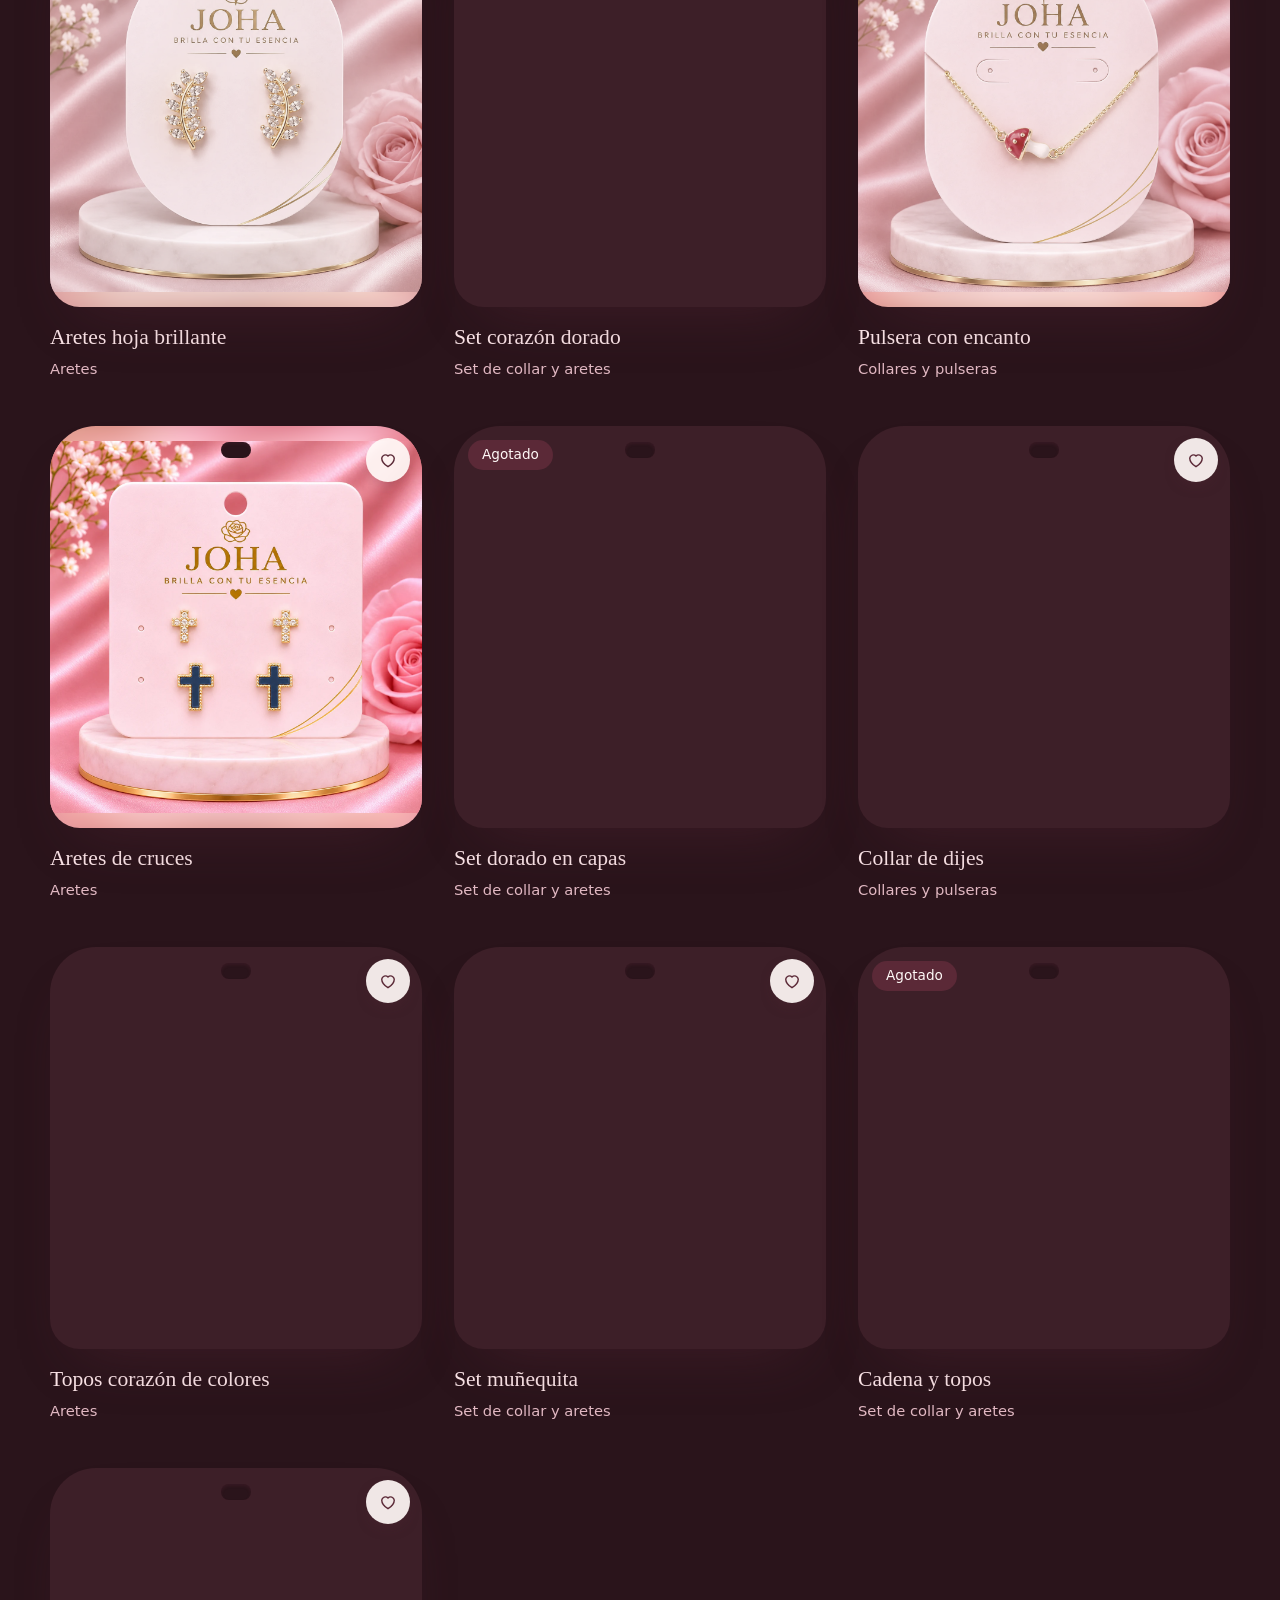
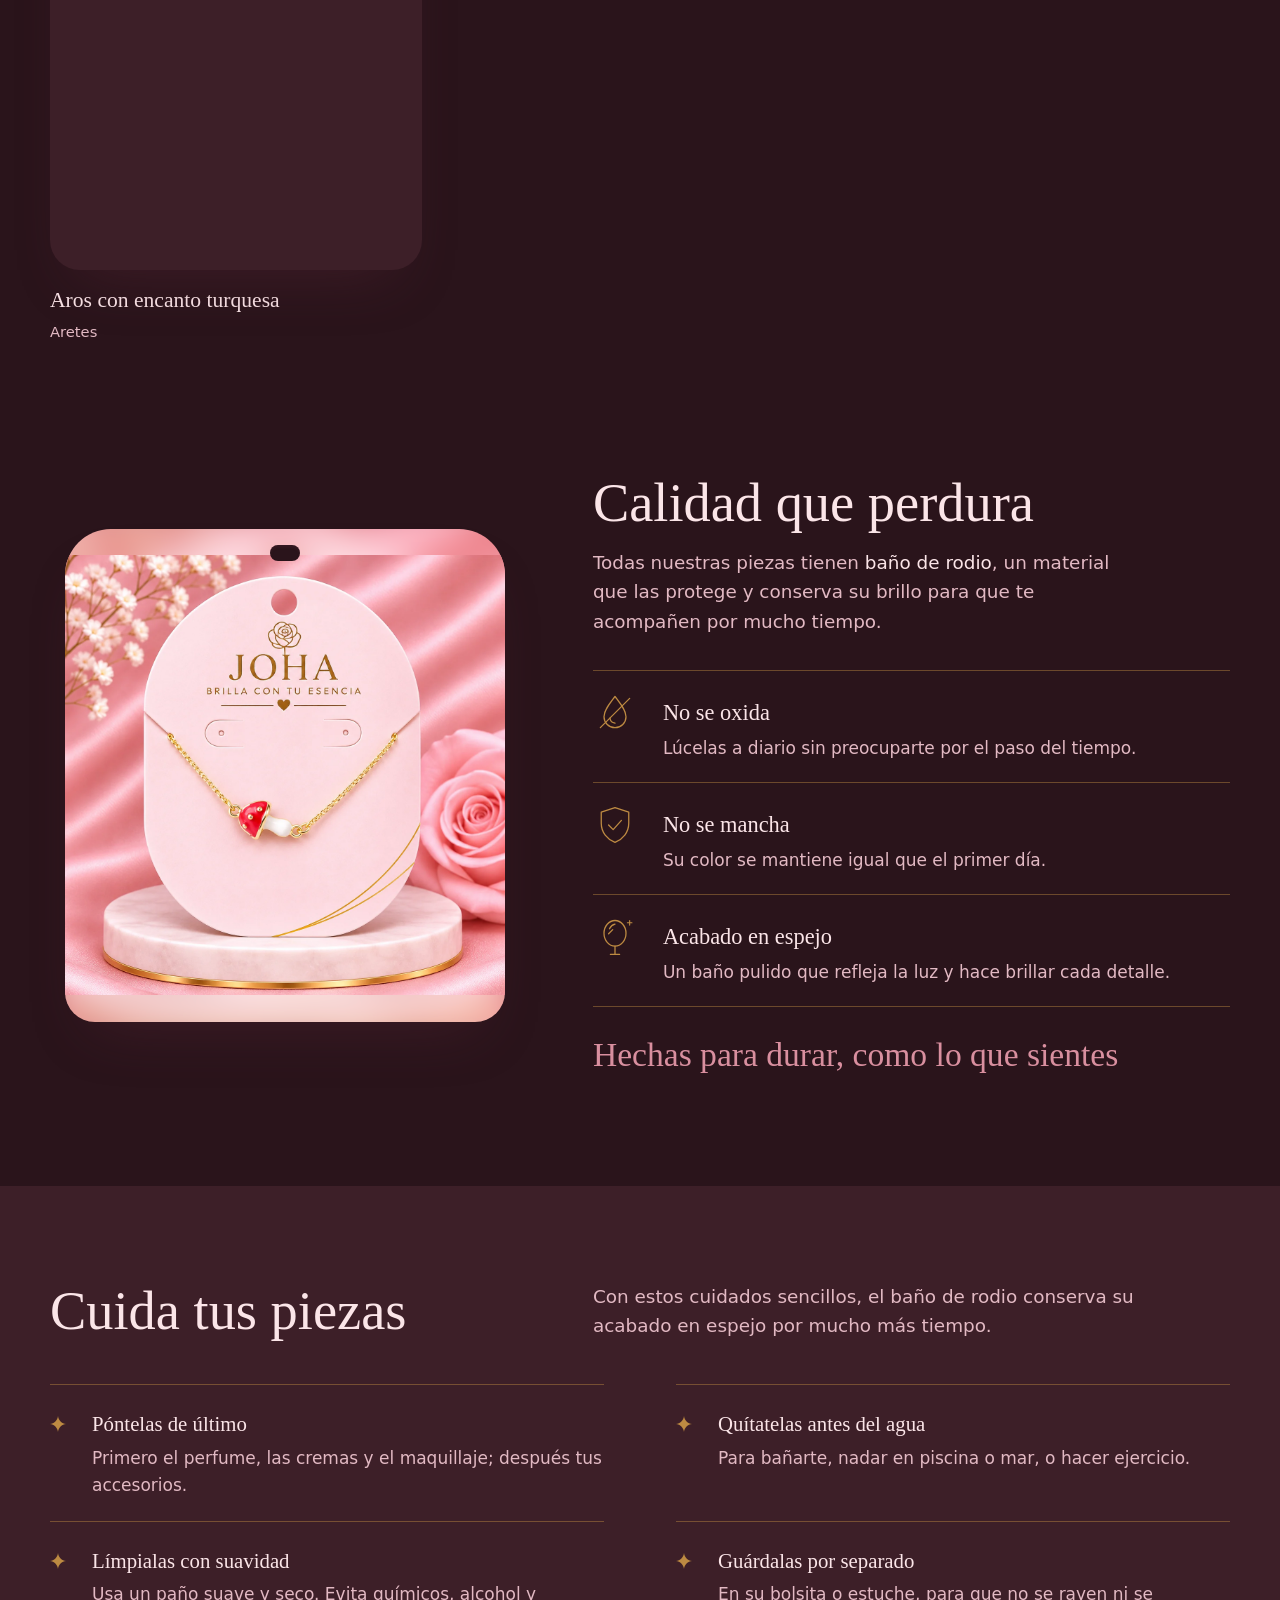
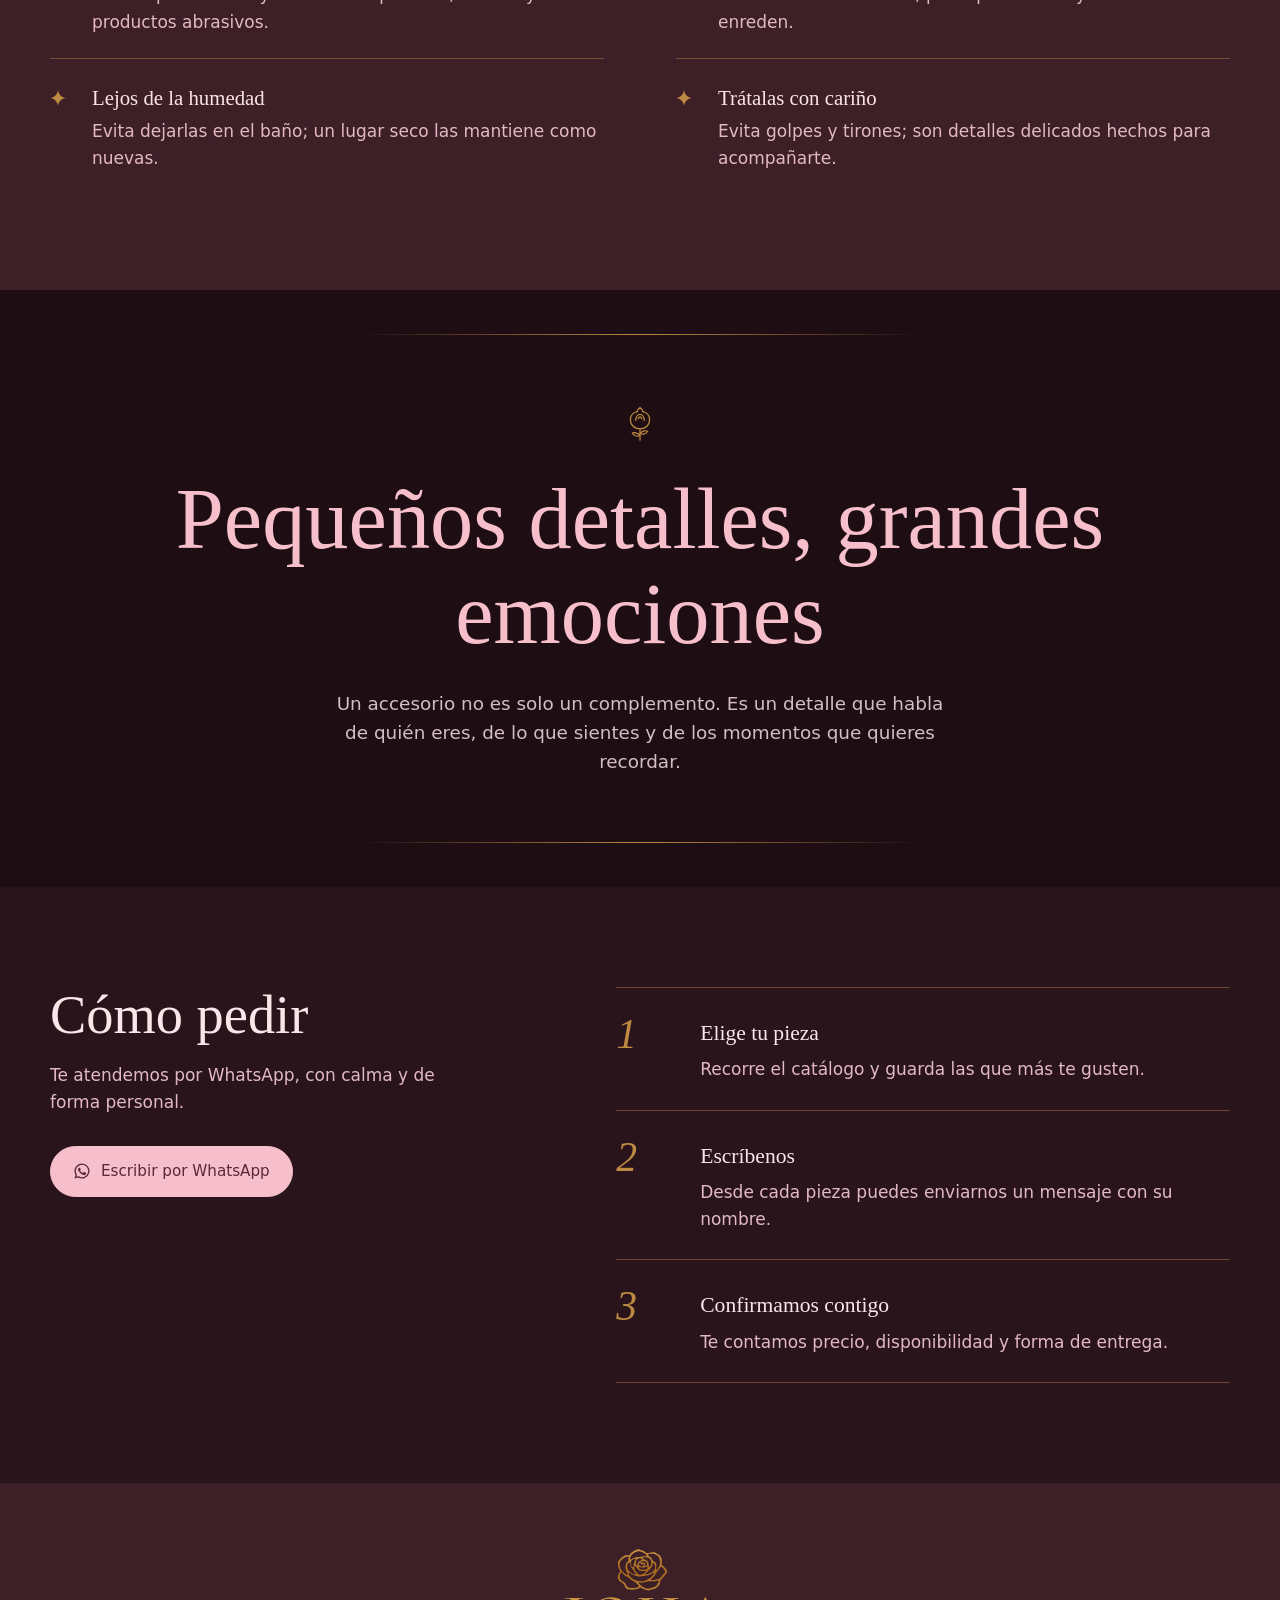
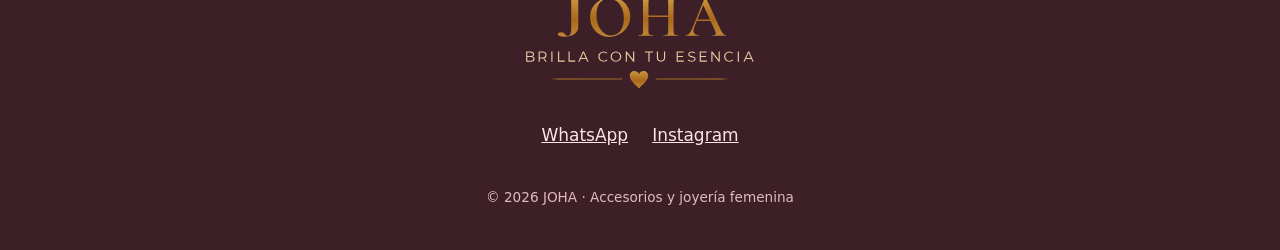
==== commit d5bc30ce: "Mi selección: carrito que envía el pedido por WhatsApp" ====
--- a/index.html
+++ b/index.html
@@ -138,11 +138,12 @@
 .filters button:hover{border-color:var(--dorado)}
 .filters button[aria-pressed="true"]{background:var(--rosa);border-color:var(--rosa);color:#5B2937}
 .grid{display:grid;grid-template-columns:repeat(3,1fr);gap:44px 32px;list-style:none;margin:0;padding:0}
-.item button{all:unset;display:block;cursor:pointer;width:100%}
-.item button:focus-visible .tarjeta{outline:2px solid var(--dorado);outline-offset:5px}
+.item{position:relative}
+.item .open{all:unset;display:block;cursor:pointer;width:100%}
+.item .open:focus-visible .tarjeta{outline:2px solid var(--dorado);outline-offset:5px}
 .item .tarjeta{aspect-ratio:1/1.08}
 .item .ph .main{transition:transform .5s var(--ease-out)}
-@media (hover:hover) and (pointer:fine){.item button:hover .ph .main{transform:scale(1.04)}}
+@media (hover:hover) and (pointer:fine){.item .open:hover .ph .main{transform:scale(1.04)}}
 .badge{position:absolute;z-index:4;top:14px;left:14px;font-family:var(--sans);font-weight:500;font-size:.85rem;line-height:1;padding:8px 14px;border-radius:999px;background:var(--vino);color:#FFF9F7}
 .item.agotado .ph .main,.lb.agotado .ph .main{filter:grayscale(.45) opacity(.82)}
 .lb .badge{position:static;display:inline-block;align-self:flex-start;margin-bottom:14px}
@@ -206,6 +207,60 @@
 .tips h3{font-family:var(--serif);font-weight:400;font-size:1.3rem;margin:0 0 4px}
 .tips p{margin:0;color:var(--ink-soft)}
 
+
+/* ---------- Mi selección ---------- */
+.cart-btn{position:relative;width:44px;height:44px;border-radius:50%;border:1px solid var(--line);background:transparent;color:var(--ink);cursor:pointer;display:grid;place-items:center;transition:border-color .2s ease,color .2s ease}
+.cart-btn svg{width:20px;height:20px}
+@media (hover:hover) and (pointer:fine){.cart-btn:hover{border-color:var(--dorado);color:var(--dorado)}}
+.cart-count{position:absolute;top:-4px;right:-4px;min-width:20px;height:20px;padding:0 6px;border-radius:999px;background:var(--dorado);color:#fff;font-size:.75rem;font-weight:500;line-height:20px;text-align:center}
+.cart-count.pop{animation:pop-count .35s var(--ease-out)}
+@keyframes pop-count{0%{transform:scale(.6)}60%{transform:scale(1.18)}100%{transform:scale(1)}}
+
+.add{position:absolute;z-index:5;top:12px;right:12px;width:44px;height:44px;border-radius:50%;border:0;cursor:pointer;display:grid;place-items:center;
+  background:rgba(255,249,247,.92);color:#5B2937;box-shadow:0 6px 16px -8px rgba(91,41,55,.55);transition:transform .16s var(--ease-out),background-color .2s ease,color .2s ease}
+.add svg{width:20px;height:20px;color:#5B2937}
+.add[aria-pressed="true"] svg{color:#FFF9F7}
+.add .h-on{display:none}
+.add[aria-pressed="true"]{background:#5B2937;color:#FFF9F7}
+.add[aria-pressed="true"] .h-off{display:none}.add[aria-pressed="true"] .h-on{display:block}
+.add:active{transform:scale(.9)}
+@media (hover:hover) and (pointer:fine){.add:hover{transform:scale(1.06)}}
+
+.lb .acciones{display:flex;flex-direction:column;gap:10px}
+.lb .acciones .btn{justify-content:center}
+.lb-add[hidden]{display:none}
+.lb-add[aria-pressed="true"]{background:var(--rosa-suave);border-color:var(--dorado)}
+
+#cart{margin:0 0 0 auto;height:100%;max-height:100%;width:min(440px,100%);max-width:100%}
+#cart::backdrop{background:rgba(42,20,27,.55);backdrop-filter:blur(3px)}
+.drawer{height:100%;background:var(--bg);display:flex;flex-direction:column;border-left:1px solid var(--line);
+  transform:translateX(100%);transition:transform .42s cubic-bezier(.32,.72,0,1)}
+#cart.in .drawer{transform:none}
+.drawer header{display:flex;align-items:center;justify-content:space-between;padding:22px 22px 18px;border-bottom:1px solid var(--line)}
+.drawer h2{font-family:var(--serif);font-weight:400;font-size:1.9rem;margin:0}
+.drawer .close{position:static}
+.drawer .cuerpo{flex:1;overflow:auto;padding:8px 22px 18px}
+.drawer .vacia{color:var(--ink-soft);padding:36px 0;text-align:center}
+.drawer .vacia .script{font-family:var(--script);font-size:2rem;color:var(--rosa-acento);display:block;margin-bottom:6px}
+.linea{display:grid;grid-template-columns:72px 1fr auto;gap:14px;align-items:center;padding:14px 0;border-bottom:1px solid var(--line)}
+.linea .mini{width:72px;height:72px;border-radius:14px;overflow:hidden;background:var(--rosa-suave);position:relative}
+.linea .mini img{width:100%;height:100%;object-fit:cover;display:block}
+.linea h3{font-family:var(--serif);font-weight:400;font-size:1.15rem;line-height:1.2;margin:0 0 2px}
+.linea .cat{font-size:.85rem;color:var(--ink-soft)}
+.linea .quitar{all:unset;cursor:pointer;font-size:.85rem;color:var(--ink-soft);text-decoration:underline;text-underline-offset:3px;margin-top:6px;display:inline-block}
+.cant{display:flex;align-items:center;border:1px solid var(--line);border-radius:999px}
+.cant button{all:unset;cursor:pointer;width:34px;height:34px;display:grid;place-items:center;font-size:1.1rem;color:var(--ink)}
+.cant button:focus-visible{outline:2px solid var(--dorado);border-radius:50%}
+.cant output{min-width:22px;text-align:center;font-weight:500}
+.drawer label{display:block;font-size:.95rem;margin:18px 0 6px}
+.drawer textarea{width:100%;min-height:76px;resize:vertical;font:inherit;font-size:1rem;color:var(--ink);background:var(--surface);border:1px solid var(--line);border-radius:14px;padding:10px 12px}
+.drawer textarea:focus{outline:2px solid var(--dorado);outline-offset:1px}
+.drawer footer{padding:18px 22px 22px;border-top:1px solid var(--line);display:flex;flex-direction:column;gap:10px}
+.drawer footer .btn{justify-content:center}
+.drawer footer .resumen{font-size:.95rem;color:var(--ink-soft);margin:0 0 4px}
+.vaciar{all:unset;cursor:pointer;align-self:center;font-size:.9rem;color:var(--ink-soft);text-decoration:underline;text-underline-offset:3px;padding:4px}
+@media (prefers-reduced-motion:reduce){.drawer{transition:none}.cart-count.pop{animation:none}}
+[data-carrito="off"] .cart-ui{display:none!important}
 /* ---------- Band ---------- */
 .band{background:var(--band-bg);color:var(--band-ink);padding:110px 0;text-align:center;position:relative;overflow:hidden}
 .band .script{font-family:var(--script);font-size:clamp(2.6rem,7vw,5.4rem);line-height:1.1;margin:0;color:var(--rosa)}
@@ -313,6 +368,8 @@
   <symbol id="i-shield" viewBox="0 0 48 48"><g fill="none" stroke="currentColor" stroke-width="1.4" stroke-linecap="round" stroke-linejoin="round"><path d="M24 5 39 10v12c0 10-6.5 17.5-15 21-8.5-3.5-15-11-15-21V10z"/><path d="m17 24 5 5 9-10"/></g></symbol>
   <symbol id="i-mirror" viewBox="0 0 48 48"><g fill="none" stroke="currentColor" stroke-width="1.4" stroke-linecap="round" stroke-linejoin="round"><ellipse cx="24" cy="20" rx="12" ry="14"/><path d="M24 34v9M19 43h10"/><path d="M18 15c1.5-3 3.5-4.5 6-5M17 20.5l4.5-4.5"/><path d="M40 6v5M37.5 8.5h5" stroke-width="1.2"/></g></symbol>
   <symbol id="i-spark" viewBox="0 0 24 24"><path fill="currentColor" d="M12 0c.6 6.2 5.8 11.4 12 12-6.2.6-11.4 5.8-12 12-.6-6.2-5.8-11.4-12-12C6.2 11.4 11.4 6.2 12 0z"/></symbol>
+  <symbol id="i-heart" viewBox="0 0 24 24"><path fill="none" stroke="currentColor" stroke-width="1.7" stroke-linejoin="round" d="M12 20s-7.5-4.6-7.5-10.2A4.3 4.3 0 0 1 12 7.3a4.3 4.3 0 0 1 7.5 2.5C19.5 15.4 12 20 12 20z"/></symbol>
+  <symbol id="i-heart-fill" viewBox="0 0 24 24"><path fill="currentColor" d="M12 20s-7.5-4.6-7.5-10.2A4.3 4.3 0 0 1 12 7.3a4.3 4.3 0 0 1 7.5 2.5C19.5 15.4 12 20 12 20z"/></symbol>
   <symbol id="i-wa" viewBox="0 0 24 24"><path fill="currentColor" d="M12 2a10 10 0 0 0-8.6 15.1L2 22l5-1.3A10 10 0 1 0 12 2zm0 18.2a8.2 8.2 0 0 1-4.2-1.2l-.3-.2-3 .8.8-2.9-.2-.3A8.2 8.2 0 1 1 12 20.2zm4.5-6.1c-.2-.1-1.5-.7-1.7-.8s-.4-.1-.6.1-.7.8-.8 1-.3.2-.6.1a6.7 6.7 0 0 1-3.3-2.9c-.3-.4.3-.4.7-1.4.1-.2 0-.3 0-.4l-.8-1.8c-.2-.5-.4-.4-.6-.4h-.5a1 1 0 0 0-.7.3 3 3 0 0 0-.9 2.2 5.2 5.2 0 0 0 1.1 2.7 11.8 11.8 0 0 0 4.5 4c1.7.7 2.3.8 3.2.6.5-.1 1.5-.6 1.7-1.2s.2-1.1.2-1.2l-.4-.3z"/></symbol>
 </svg>
 
@@ -327,6 +384,10 @@
       <li data-sec="pedir"><a href="#pedido">Cómo pedir</a></li>
     </ul></nav>
     <div class="nav-actions">
+      <button class="cart-btn cart-ui" id="cart-open" type="button" aria-label="Mi selección: vacía">
+        <svg viewBox="0 0 24 24" aria-hidden="true"><path fill="none" stroke="currentColor" stroke-width="1.6" stroke-linecap="round" stroke-linejoin="round" d="M5.5 8h13l-1 12.5h-11zM9 8V6.5a3 3 0 0 1 6 0V8"/></svg>
+        <span class="cart-count" id="cart-count" aria-hidden="true" hidden>0</span>
+      </button>
       <button class="theme" id="tema" type="button" aria-label="Cambiar a modo oscuro">
         <svg class="moon" viewBox="0 0 24 24" aria-hidden="true"><path fill="none" stroke="currentColor" stroke-width="1.6" stroke-linecap="round" stroke-linejoin="round" d="M20 14.5A8 8 0 0 1 9.5 4a8 8 0 1 0 10.5 10.5z"/></svg>
         <svg class="sun" viewBox="0 0 24 24" aria-hidden="true"><g fill="none" stroke="currentColor" stroke-width="1.6" stroke-linecap="round"><circle cx="12" cy="12" r="4.2"/><path d="M12 2.5v2M12 19.5v2M2.5 12h2M19.5 12h2M5.3 5.3l1.4 1.4M17.3 17.3l1.4 1.4M5.3 18.7l1.4-1.4M17.3 6.7l1.4-1.4"/></g></svg>
@@ -455,7 +516,10 @@
       <p class="cat" id="lb-c"></p>
       <p class="material"><svg aria-hidden="true"><use href="#i-shine"/></svg>Baño de rodio con acabado en espejo</p>
       <p class="note" id="lb-n">Escríbenos y te confirmamos precio y disponibilidad de esta pieza.</p>
-      <a class="btn btn-fill" id="lb-wa" href="#" target="_blank" rel="noopener"><svg><use href="#i-wa"/></svg>Consultar por WhatsApp</a>
+      <div class="acciones">
+        <button class="btn btn-line lb-add cart-ui" id="lb-add" type="button" aria-pressed="false"><svg><use href="#i-heart"/></svg><span>Agregar a mi selección</span></button>
+        <a class="btn btn-fill" id="lb-wa" href="#" target="_blank" rel="noopener"><svg><use href="#i-wa"/></svg>Consultar por WhatsApp</a>
+      </div>
     </div>
   </div>
 </dialog>
@@ -477,6 +541,28 @@
   </div>
 </dialog>
 
+<dialog id="cart" aria-labelledby="cart-t" class="cart-ui">
+  <div class="drawer">
+    <header>
+      <h2 id="cart-t">Mi selección</h2>
+      <button class="close" type="button" aria-label="Cerrar" id="cart-x">×</button>
+    </header>
+    <div class="cuerpo">
+      <ul id="cart-lista" style="list-style:none;margin:0;padding:0"></ul>
+      <div class="vacia" id="cart-vacia"><span class="script">Aún no eliges</span>Toca el corazón de las piezas que te gusten y aparecerán aquí.</div>
+      <div id="cart-nota-box">
+        <label for="cart-nota">¿Algo que debamos saber? (opcional)</label>
+        <textarea id="cart-nota" maxlength="300" placeholder="Ej.: es para regalo, ciudad de entrega…"></textarea>
+      </div>
+    </div>
+    <footer id="cart-pie">
+      <p class="resumen" id="cart-resumen" aria-live="polite"></p>
+      <a class="btn btn-fill" id="cart-enviar" href="#" target="_blank" rel="noopener"><svg><use href="#i-wa"/></svg>Enviar mi pedido por WhatsApp</a>
+      <button class="vaciar" type="button" id="cart-vaciar">Vaciar selección</button>
+    </footer>
+  </div>
+</dialog>
+
 <script src="js/app.js" defer></script>
 </body>
 </html>
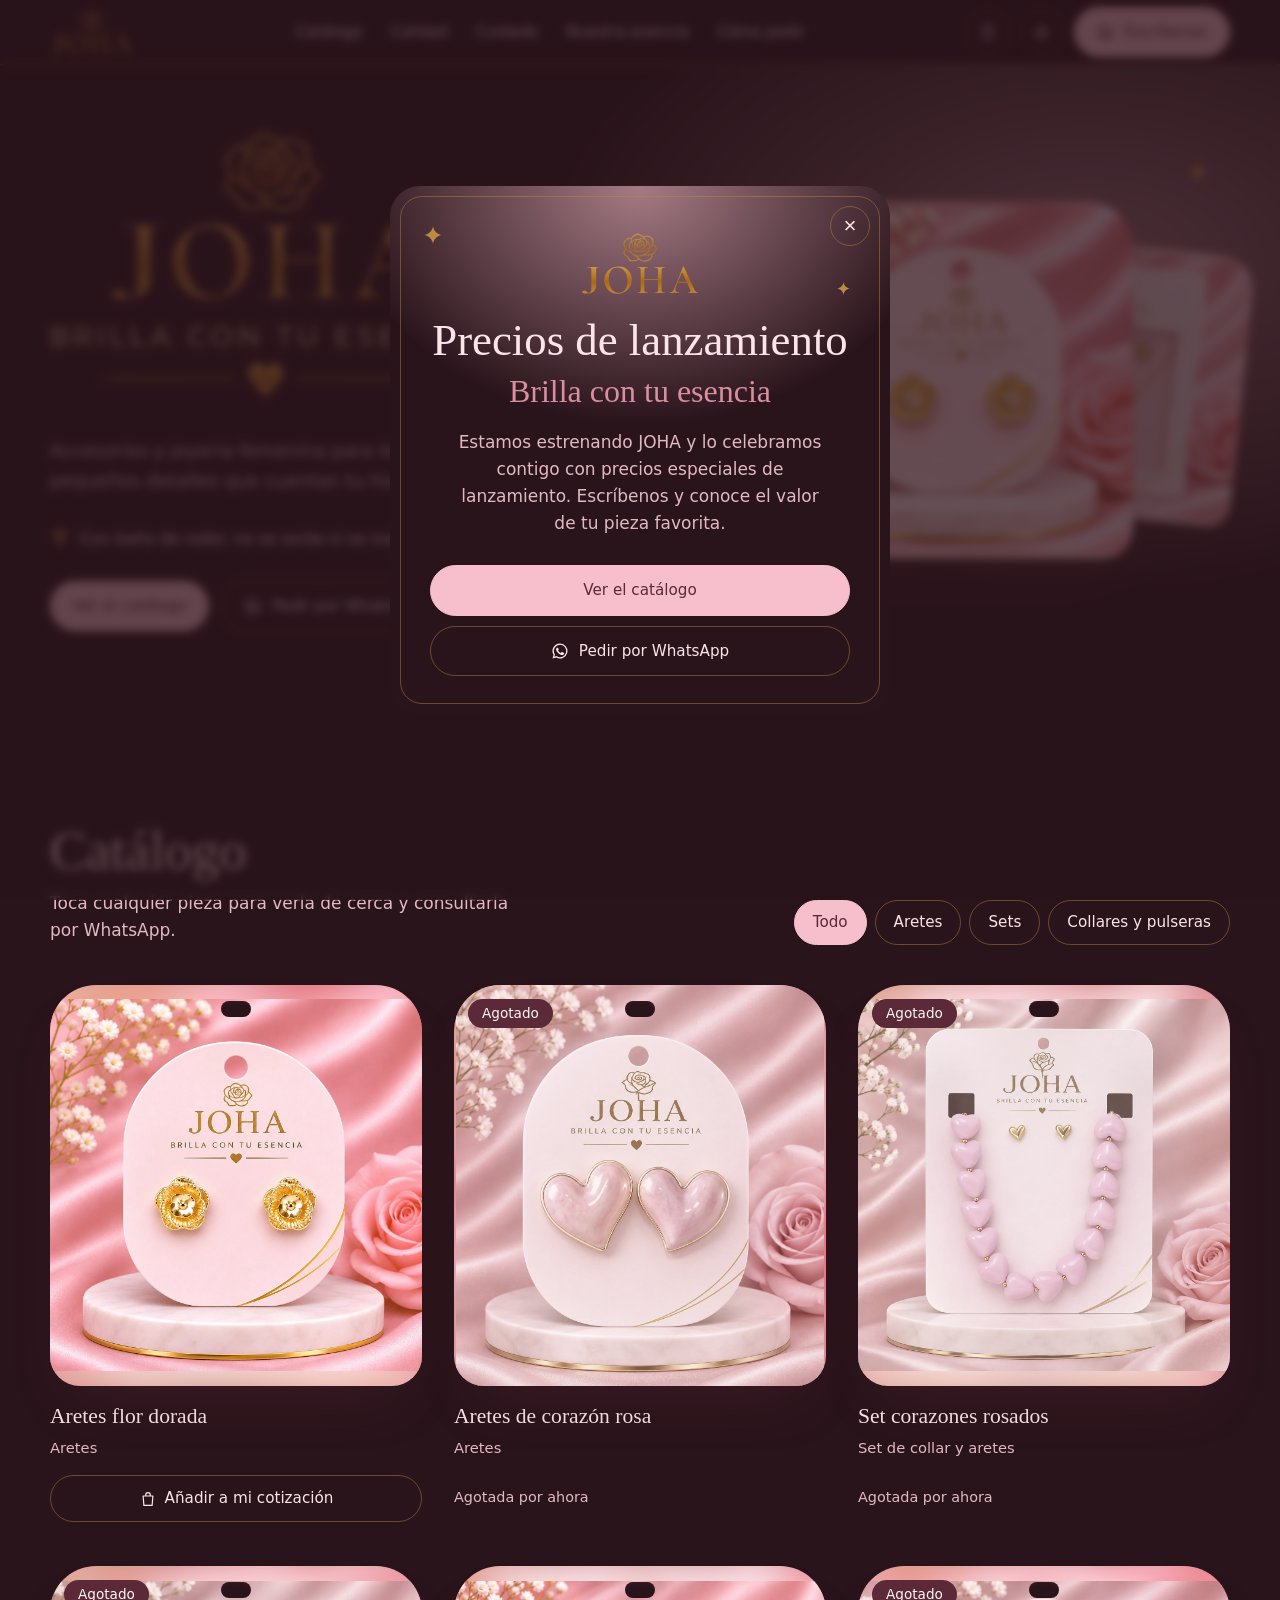
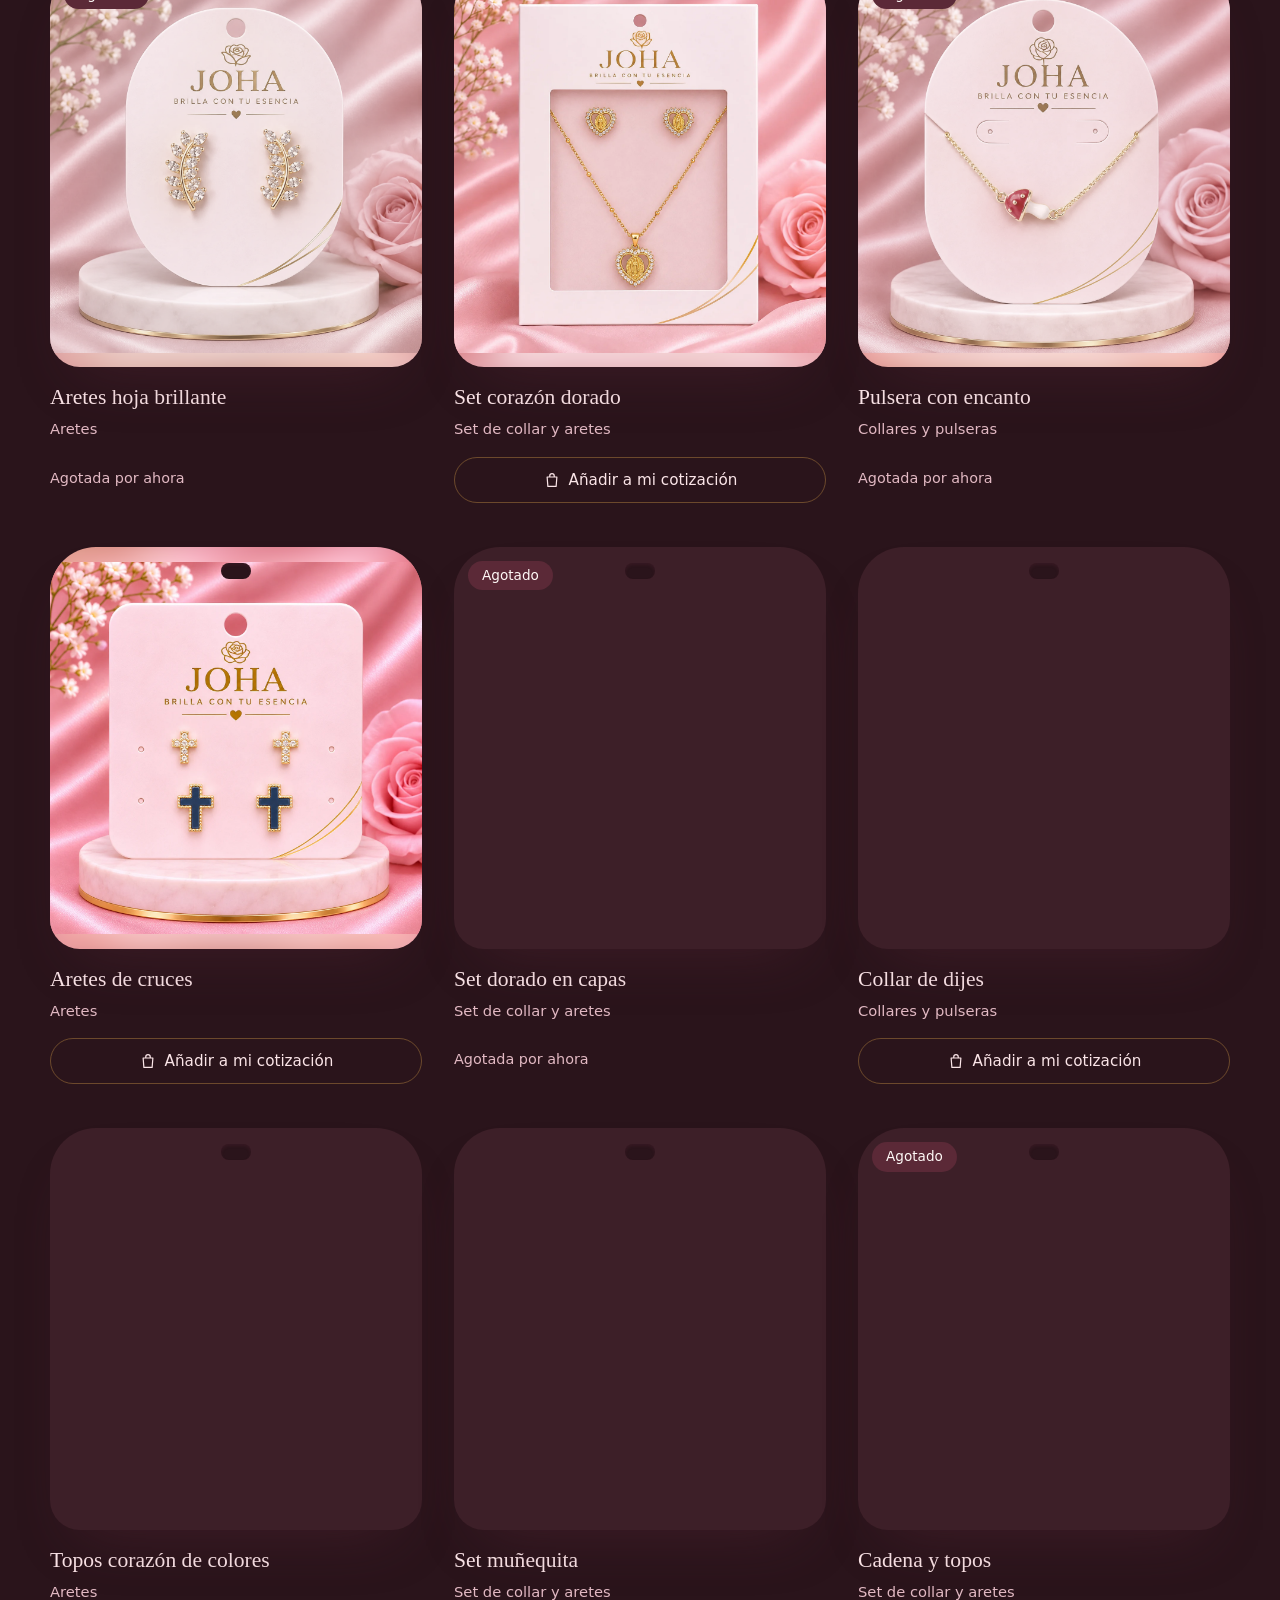
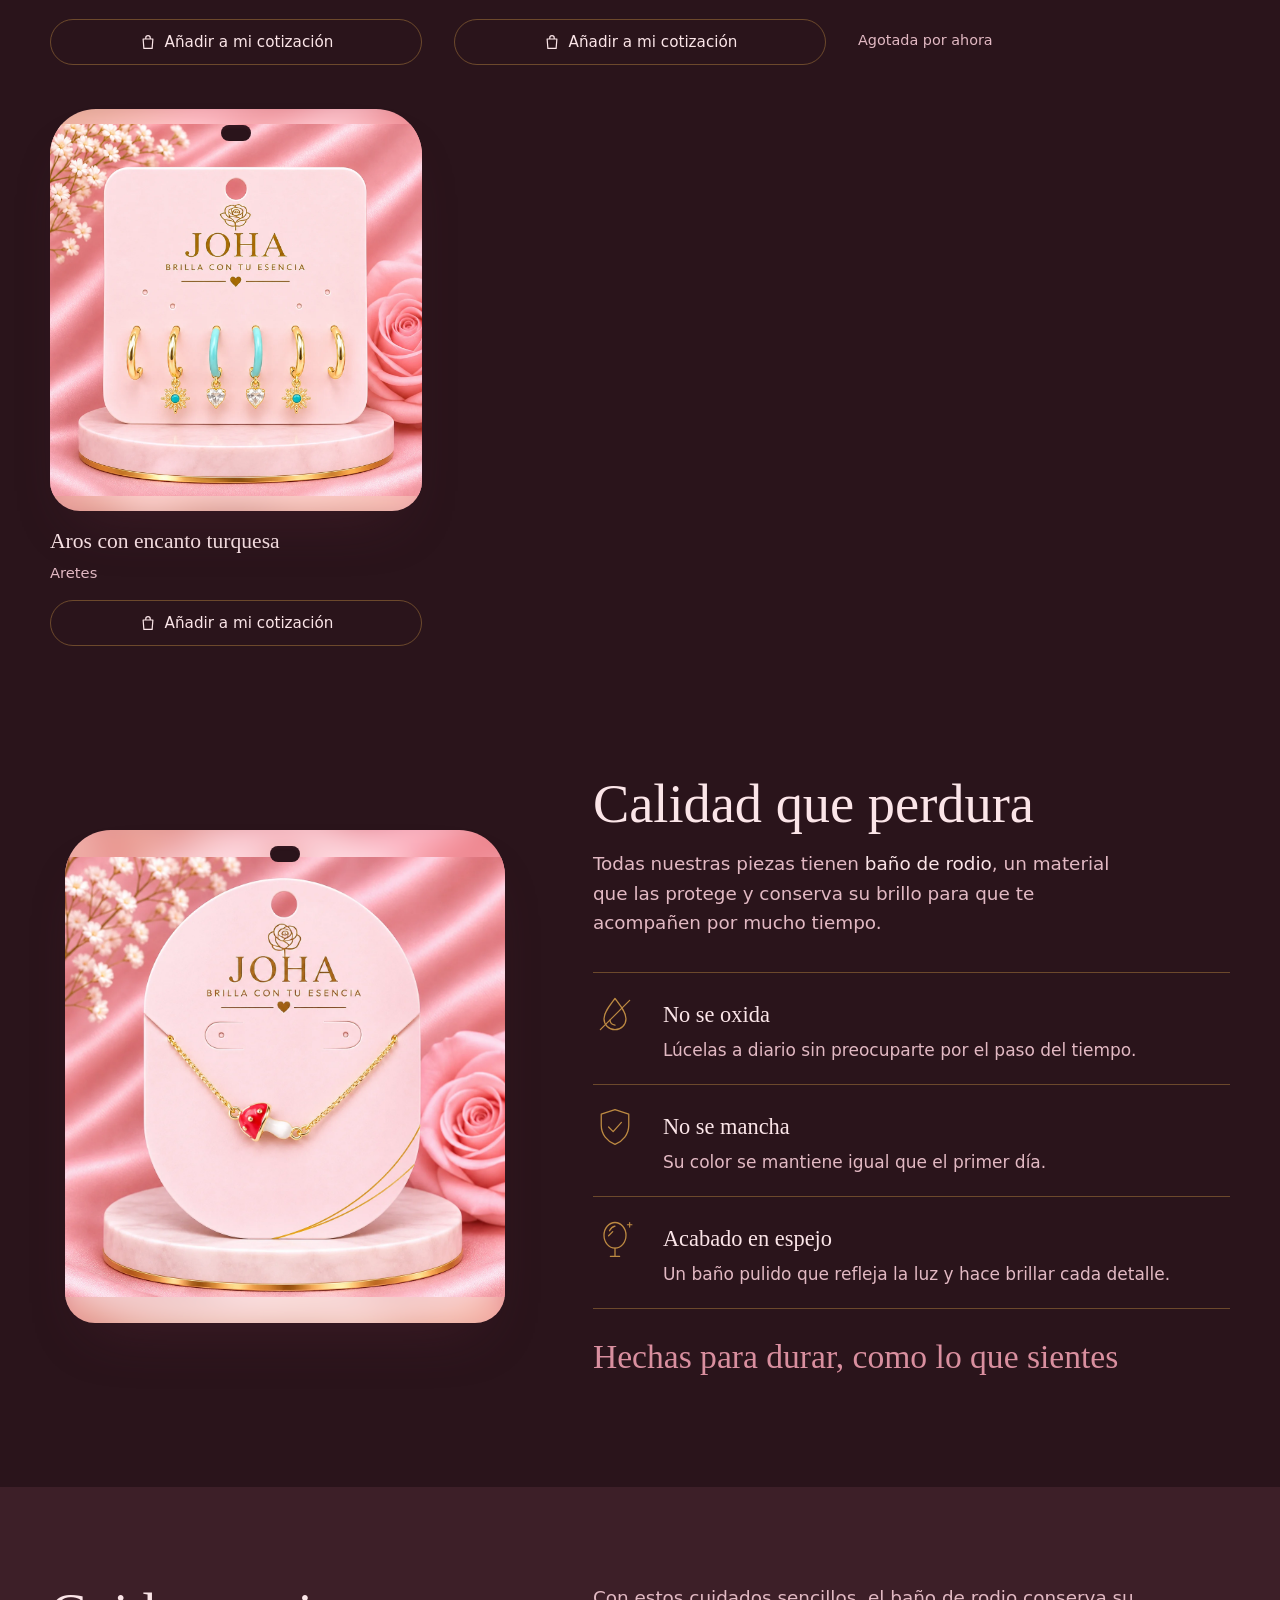
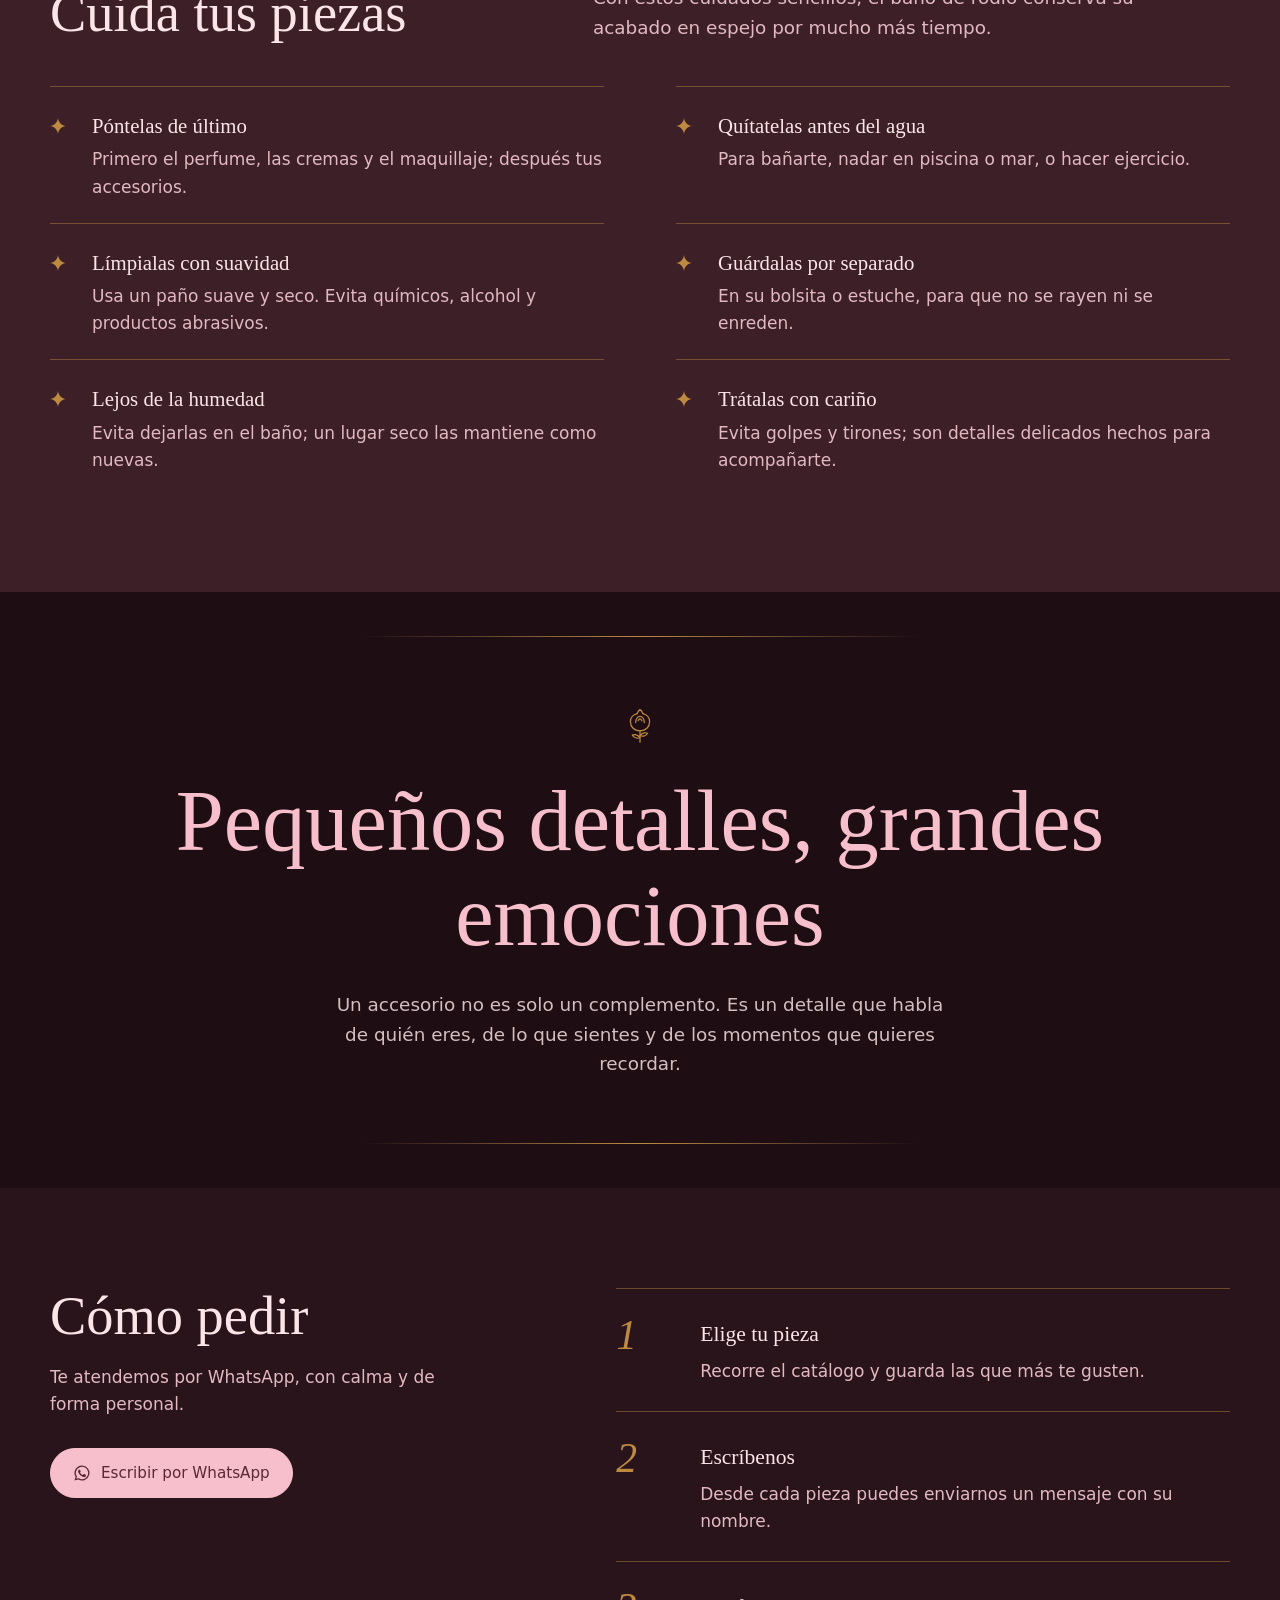
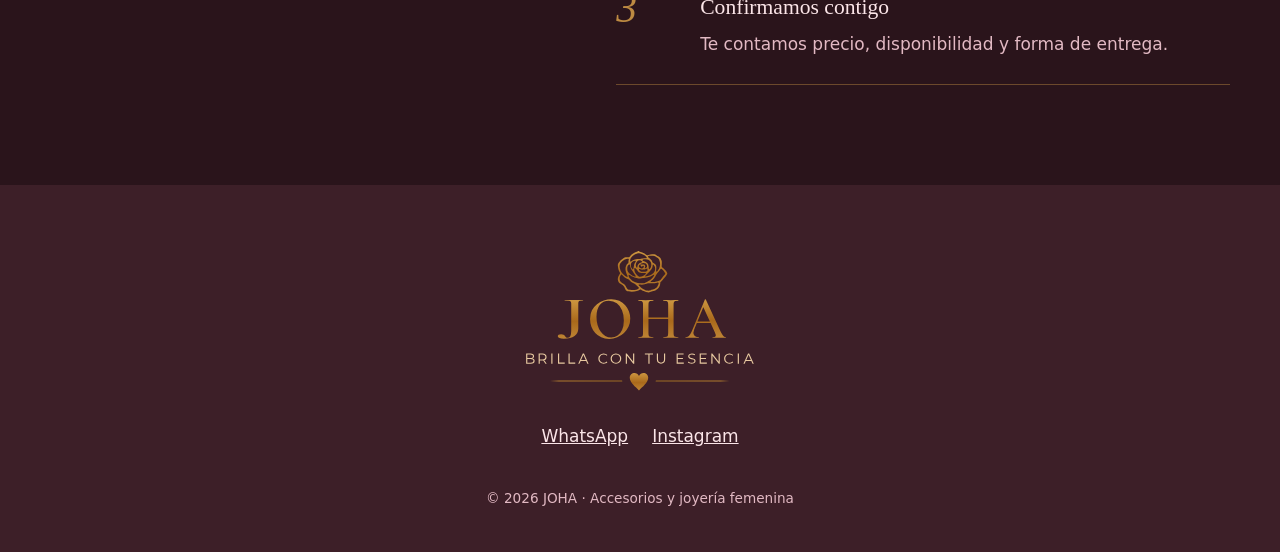
==== commit c0dbf092: "Mi cotización: añadir con cantidad en cada pieza, máximo 5 y basurita" ====
--- a/index.html
+++ b/index.html
@@ -208,28 +208,43 @@
 .tips p{margin:0;color:var(--ink-soft)}
 
 
-/* ---------- Mi selección ---------- */
+/* ---------- Mi cotización ---------- */
 .cart-btn{position:relative;width:44px;height:44px;border-radius:50%;border:1px solid var(--line);background:transparent;color:var(--ink);cursor:pointer;display:grid;place-items:center;transition:border-color .2s ease,color .2s ease}
 .cart-btn svg{width:20px;height:20px}
 @media (hover:hover) and (pointer:fine){.cart-btn:hover{border-color:var(--dorado);color:var(--dorado)}}
 .cart-count{position:absolute;top:-4px;right:-4px;min-width:20px;height:20px;padding:0 6px;border-radius:999px;background:var(--dorado);color:#fff;font-size:.75rem;font-weight:500;line-height:20px;text-align:center}
 .cart-count.pop{animation:pop-count .35s var(--ease-out)}
 @keyframes pop-count{0%{transform:scale(.6)}60%{transform:scale(1.18)}100%{transform:scale(1)}}
-
-.add{position:absolute;z-index:5;top:12px;right:12px;width:44px;height:44px;border-radius:50%;border:0;cursor:pointer;display:grid;place-items:center;
-  background:rgba(255,249,247,.92);color:#5B2937;box-shadow:0 6px 16px -8px rgba(91,41,55,.55);transition:transform .16s var(--ease-out),background-color .2s ease,color .2s ease}
-.add svg{width:20px;height:20px;color:#5B2937}
-.add[aria-pressed="true"] svg{color:#FFF9F7}
-.add .h-on{display:none}
-.add[aria-pressed="true"]{background:#5B2937;color:#FFF9F7}
-.add[aria-pressed="true"] .h-off{display:none}.add[aria-pressed="true"] .h-on{display:block}
-.add:active{transform:scale(.9)}
-@media (hover:hover) and (pointer:fine){.add:hover{transform:scale(1.06)}}
-
+/* control de cotización en cada tarjeta y en el detalle */
+.cot{margin-top:14px}
+.cot-add{all:unset;box-sizing:border-box;cursor:pointer;display:flex;align-items:center;justify-content:center;gap:8px;width:100%;min-height:44px;padding:10px 16px;
+  border-radius:999px;border:1px solid var(--line);color:var(--ink);font-weight:500;font-size:.95rem;text-align:center;transition:border-color .2s ease,background-color .2s ease,transform .16s var(--ease-out)}
+.cot-add svg{width:18px;height:18px;flex:none}
+.cot-add:active{transform:scale(.97)}
+@media (hover:hover) and (pointer:fine){.cot-add:hover{border-color:var(--dorado);background:color-mix(in srgb,var(--rosa) 18%,transparent)}}
+.cot-add:focus-visible,.cot-step button:focus-visible{outline:2px solid var(--dorado);outline-offset:2px}
+.cot-on{display:flex;align-items:center;gap:10px;min-height:44px;flex-wrap:wrap}
+.cot-step{display:flex;align-items:center;border-radius:999px;background:var(--vino);color:#FFF9F7}
+.cot-step button{all:unset;cursor:pointer;width:40px;height:40px;display:grid;place-items:center;border-radius:50%;font-size:1.15rem;transition:transform .16s var(--ease-out)}
+.cot-step button:active{transform:scale(.88)}
+.cot-step button[disabled]{opacity:.35;cursor:not-allowed}
+.cot-step button svg{width:17px;height:17px}
+.cot-step output{min-width:22px;text-align:center;font-weight:500}
+.cot-agot{margin:14px 0 0;min-height:44px;display:flex;align-items:center;font-size:.9rem;color:var(--ink-soft)}
+.cot-lbl{font-size:.88rem;color:var(--ink-soft);line-height:1.3}
+@media (prefers-color-scheme:dark){:root:not([data-theme="light"]) .cot-step{background:var(--rosa);color:#5B2937}}
+:root[data-theme="dark"] .cot-step{background:var(--rosa);color:#5B2937}
+.lb .cot{margin:0}
+.lb .cot-add{min-height:48px;font-size:1rem}
+.lb .cot[hidden]{display:none}
 .lb .acciones{display:flex;flex-direction:column;gap:10px}
 .lb .acciones .btn{justify-content:center}
-.lb-add[hidden]{display:none}
-.lb-add[aria-pressed="true"]{background:var(--rosa-suave);border-color:var(--dorado)}
+.linea .borrar{all:unset;cursor:pointer;width:40px;height:40px;display:grid;place-items:center;border-radius:50%;color:var(--ink-soft);transition:color .2s ease,background-color .2s ease}
+.linea .borrar svg{width:19px;height:19px}
+@media (hover:hover) and (pointer:fine){.linea .borrar:hover{color:#c0392b;background:color-mix(in srgb,#c0392b 12%,transparent)}}
+.linea .borrar:focus-visible{outline:2px solid var(--dorado)}
+.linea .der{display:flex;align-items:center;gap:4px}
+
 
 #cart{margin:0 0 0 auto;height:100%;max-height:100%;width:min(440px,100%);max-width:100%}
 #cart::backdrop{background:rgba(42,20,27,.55);backdrop-filter:blur(3px)}
@@ -242,14 +257,14 @@
 .drawer .cuerpo{flex:1;overflow:auto;padding:8px 22px 18px}
 .drawer .vacia{color:var(--ink-soft);padding:36px 0;text-align:center}
 .drawer .vacia .script{font-family:var(--script);font-size:2rem;color:var(--rosa-acento);display:block;margin-bottom:6px}
-.linea{display:grid;grid-template-columns:72px 1fr auto;gap:14px;align-items:center;padding:14px 0;border-bottom:1px solid var(--line)}
-.linea .mini{width:72px;height:72px;border-radius:14px;overflow:hidden;background:var(--rosa-suave);position:relative}
+.linea{display:grid;grid-template-columns:64px 1fr auto;gap:14px;align-items:center;padding:14px 0;border-bottom:1px solid var(--line)}
+.linea .mini{width:64px;height:64px;border-radius:14px;overflow:hidden;background:var(--rosa-suave);position:relative}
 .linea .mini img{width:100%;height:100%;object-fit:cover;display:block}
-.linea h3{font-family:var(--serif);font-weight:400;font-size:1.15rem;line-height:1.2;margin:0 0 2px}
+.linea h3{font-family:var(--serif);font-weight:400;font-size:1.12rem;line-height:1.2;margin:0 0 2px}
 .linea .cat{font-size:.85rem;color:var(--ink-soft)}
-.linea .quitar{all:unset;cursor:pointer;font-size:.85rem;color:var(--ink-soft);text-decoration:underline;text-underline-offset:3px;margin-top:6px;display:inline-block}
 .cant{display:flex;align-items:center;border:1px solid var(--line);border-radius:999px}
 .cant button{all:unset;cursor:pointer;width:34px;height:34px;display:grid;place-items:center;font-size:1.1rem;color:var(--ink)}
+.cant button[disabled]{opacity:.35;cursor:not-allowed}
 .cant button:focus-visible{outline:2px solid var(--dorado);border-radius:50%}
 .cant output{min-width:22px;text-align:center;font-weight:500}
 .drawer label{display:block;font-size:.95rem;margin:18px 0 6px}
@@ -258,6 +273,7 @@
 .drawer footer{padding:18px 22px 22px;border-top:1px solid var(--line);display:flex;flex-direction:column;gap:10px}
 .drawer footer .btn{justify-content:center}
 .drawer footer .resumen{font-size:.95rem;color:var(--ink-soft);margin:0 0 4px}
+.drawer footer[hidden],.drawer [hidden]{display:none}
 .vaciar{all:unset;cursor:pointer;align-self:center;font-size:.9rem;color:var(--ink-soft);text-decoration:underline;text-underline-offset:3px;padding:4px}
 @media (prefers-reduced-motion:reduce){.drawer{transition:none}.cart-count.pop{animation:none}}
 [data-carrito="off"] .cart-ui{display:none!important}
@@ -368,8 +384,8 @@
   <symbol id="i-shield" viewBox="0 0 48 48"><g fill="none" stroke="currentColor" stroke-width="1.4" stroke-linecap="round" stroke-linejoin="round"><path d="M24 5 39 10v12c0 10-6.5 17.5-15 21-8.5-3.5-15-11-15-21V10z"/><path d="m17 24 5 5 9-10"/></g></symbol>
   <symbol id="i-mirror" viewBox="0 0 48 48"><g fill="none" stroke="currentColor" stroke-width="1.4" stroke-linecap="round" stroke-linejoin="round"><ellipse cx="24" cy="20" rx="12" ry="14"/><path d="M24 34v9M19 43h10"/><path d="M18 15c1.5-3 3.5-4.5 6-5M17 20.5l4.5-4.5"/><path d="M40 6v5M37.5 8.5h5" stroke-width="1.2"/></g></symbol>
   <symbol id="i-spark" viewBox="0 0 24 24"><path fill="currentColor" d="M12 0c.6 6.2 5.8 11.4 12 12-6.2.6-11.4 5.8-12 12-.6-6.2-5.8-11.4-12-12C6.2 11.4 11.4 6.2 12 0z"/></symbol>
-  <symbol id="i-heart" viewBox="0 0 24 24"><path fill="none" stroke="currentColor" stroke-width="1.7" stroke-linejoin="round" d="M12 20s-7.5-4.6-7.5-10.2A4.3 4.3 0 0 1 12 7.3a4.3 4.3 0 0 1 7.5 2.5C19.5 15.4 12 20 12 20z"/></symbol>
-  <symbol id="i-heart-fill" viewBox="0 0 24 24"><path fill="currentColor" d="M12 20s-7.5-4.6-7.5-10.2A4.3 4.3 0 0 1 12 7.3a4.3 4.3 0 0 1 7.5 2.5C19.5 15.4 12 20 12 20z"/></symbol>
+  <symbol id="i-bag" viewBox="0 0 24 24"><path fill="none" stroke="currentColor" stroke-width="1.6" stroke-linecap="round" stroke-linejoin="round" d="M5.5 8h13l-1 12.5h-11zM9 8V6.5a3 3 0 0 1 6 0V8"/></symbol>
+  <symbol id="i-trash" viewBox="0 0 24 24"><path fill="none" stroke="currentColor" stroke-width="1.6" stroke-linecap="round" stroke-linejoin="round" d="M4.5 7h15M9.5 7V4.8h5V7M6.5 7l.9 12.2a1.5 1.5 0 0 0 1.5 1.3h6.2a1.5 1.5 0 0 0 1.5-1.3L17.5 7M10.3 11v6M13.7 11v6"/></symbol>
   <symbol id="i-wa" viewBox="0 0 24 24"><path fill="currentColor" d="M12 2a10 10 0 0 0-8.6 15.1L2 22l5-1.3A10 10 0 1 0 12 2zm0 18.2a8.2 8.2 0 0 1-4.2-1.2l-.3-.2-3 .8.8-2.9-.2-.3A8.2 8.2 0 1 1 12 20.2zm4.5-6.1c-.2-.1-1.5-.7-1.7-.8s-.4-.1-.6.1-.7.8-.8 1-.3.2-.6.1a6.7 6.7 0 0 1-3.3-2.9c-.3-.4.3-.4.7-1.4.1-.2 0-.3 0-.4l-.8-1.8c-.2-.5-.4-.4-.6-.4h-.5a1 1 0 0 0-.7.3 3 3 0 0 0-.9 2.2 5.2 5.2 0 0 0 1.1 2.7 11.8 11.8 0 0 0 4.5 4c1.7.7 2.3.8 3.2.6.5-.1 1.5-.6 1.7-1.2s.2-1.1.2-1.2l-.4-.3z"/></symbol>
 </svg>
 
@@ -384,8 +400,8 @@
       <li data-sec="pedir"><a href="#pedido">Cómo pedir</a></li>
     </ul></nav>
     <div class="nav-actions">
-      <button class="cart-btn cart-ui" id="cart-open" type="button" aria-label="Mi selección: vacía">
-        <svg viewBox="0 0 24 24" aria-hidden="true"><path fill="none" stroke="currentColor" stroke-width="1.6" stroke-linecap="round" stroke-linejoin="round" d="M5.5 8h13l-1 12.5h-11zM9 8V6.5a3 3 0 0 1 6 0V8"/></svg>
+      <button class="cart-btn cart-ui" id="cart-open" type="button" aria-label="Mi cotización: vacía">
+        <svg aria-hidden="true"><use href="#i-bag"/></svg>
         <span class="cart-count" id="cart-count" aria-hidden="true" hidden>0</span>
       </button>
       <button class="theme" id="tema" type="button" aria-label="Cambiar a modo oscuro">
@@ -517,7 +533,7 @@
       <p class="material"><svg aria-hidden="true"><use href="#i-shine"/></svg>Baño de rodio con acabado en espejo</p>
       <p class="note" id="lb-n">Escríbenos y te confirmamos precio y disponibilidad de esta pieza.</p>
       <div class="acciones">
-        <button class="btn btn-line lb-add cart-ui" id="lb-add" type="button" aria-pressed="false"><svg><use href="#i-heart"/></svg><span>Agregar a mi selección</span></button>
+        <div class="cot cart-ui" id="lb-cot"></div>
         <a class="btn btn-fill" id="lb-wa" href="#" target="_blank" rel="noopener"><svg><use href="#i-wa"/></svg>Consultar por WhatsApp</a>
       </div>
     </div>
@@ -544,12 +560,12 @@
 <dialog id="cart" aria-labelledby="cart-t" class="cart-ui">
   <div class="drawer">
     <header>
-      <h2 id="cart-t">Mi selección</h2>
+      <h2 id="cart-t">Mi cotización</h2>
       <button class="close" type="button" aria-label="Cerrar" id="cart-x">×</button>
     </header>
     <div class="cuerpo">
       <ul id="cart-lista" style="list-style:none;margin:0;padding:0"></ul>
-      <div class="vacia" id="cart-vacia"><span class="script">Aún no eliges</span>Toca el corazón de las piezas que te gusten y aparecerán aquí.</div>
+      <div class="vacia" id="cart-vacia"><span class="script">Aún no hay piezas</span>Toca «Añadir a mi cotización» en las piezas que te gusten y aparecerán aquí.</div>
       <div id="cart-nota-box">
         <label for="cart-nota">¿Algo que debamos saber? (opcional)</label>
         <textarea id="cart-nota" maxlength="300" placeholder="Ej.: es para regalo, ciudad de entrega…"></textarea>
@@ -557,8 +573,8 @@
     </div>
     <footer id="cart-pie">
       <p class="resumen" id="cart-resumen" aria-live="polite"></p>
-      <a class="btn btn-fill" id="cart-enviar" href="#" target="_blank" rel="noopener"><svg><use href="#i-wa"/></svg>Enviar mi pedido por WhatsApp</a>
-      <button class="vaciar" type="button" id="cart-vaciar">Vaciar selección</button>
+      <a class="btn btn-fill" id="cart-enviar" href="#" target="_blank" rel="noopener"><svg><use href="#i-wa"/></svg>Enviar mi cotización por WhatsApp</a>
+      <button class="vaciar" type="button" id="cart-vaciar">Vaciar cotización</button>
     </footer>
   </div>
 </dialog>
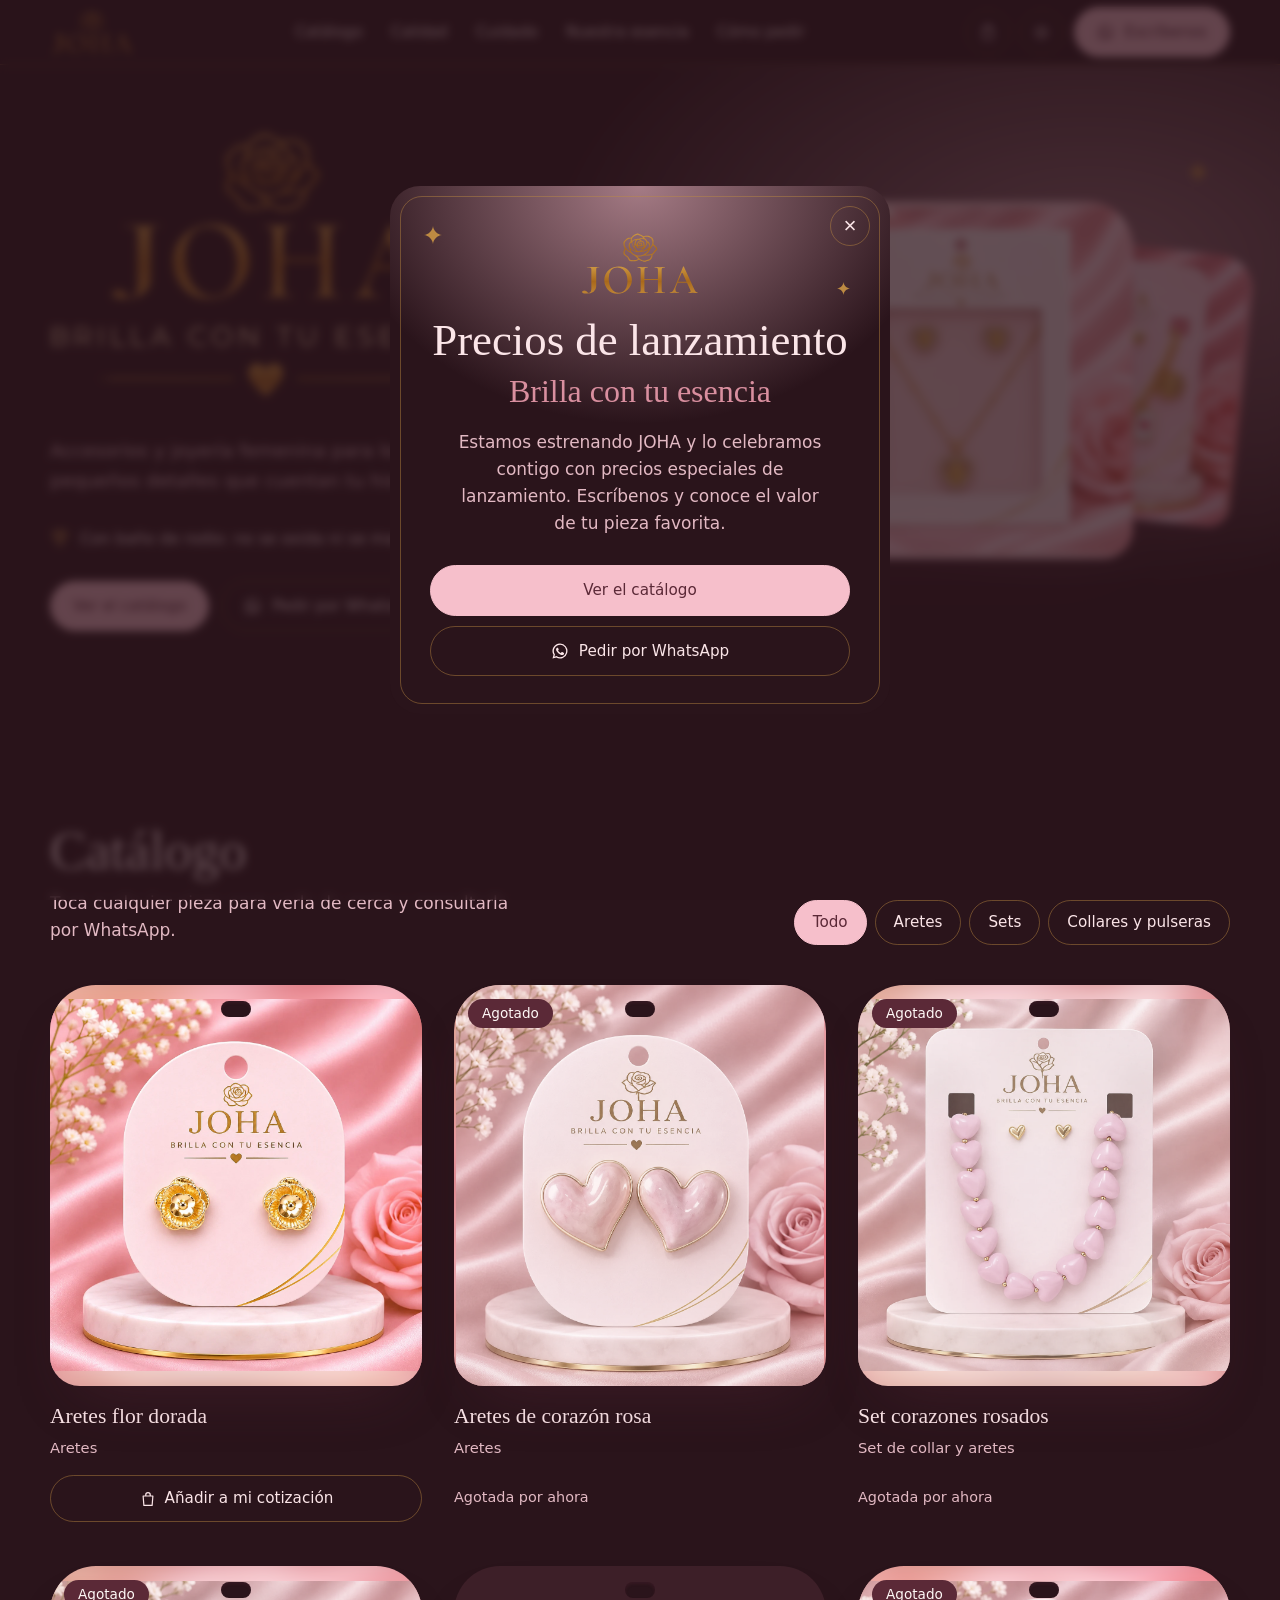
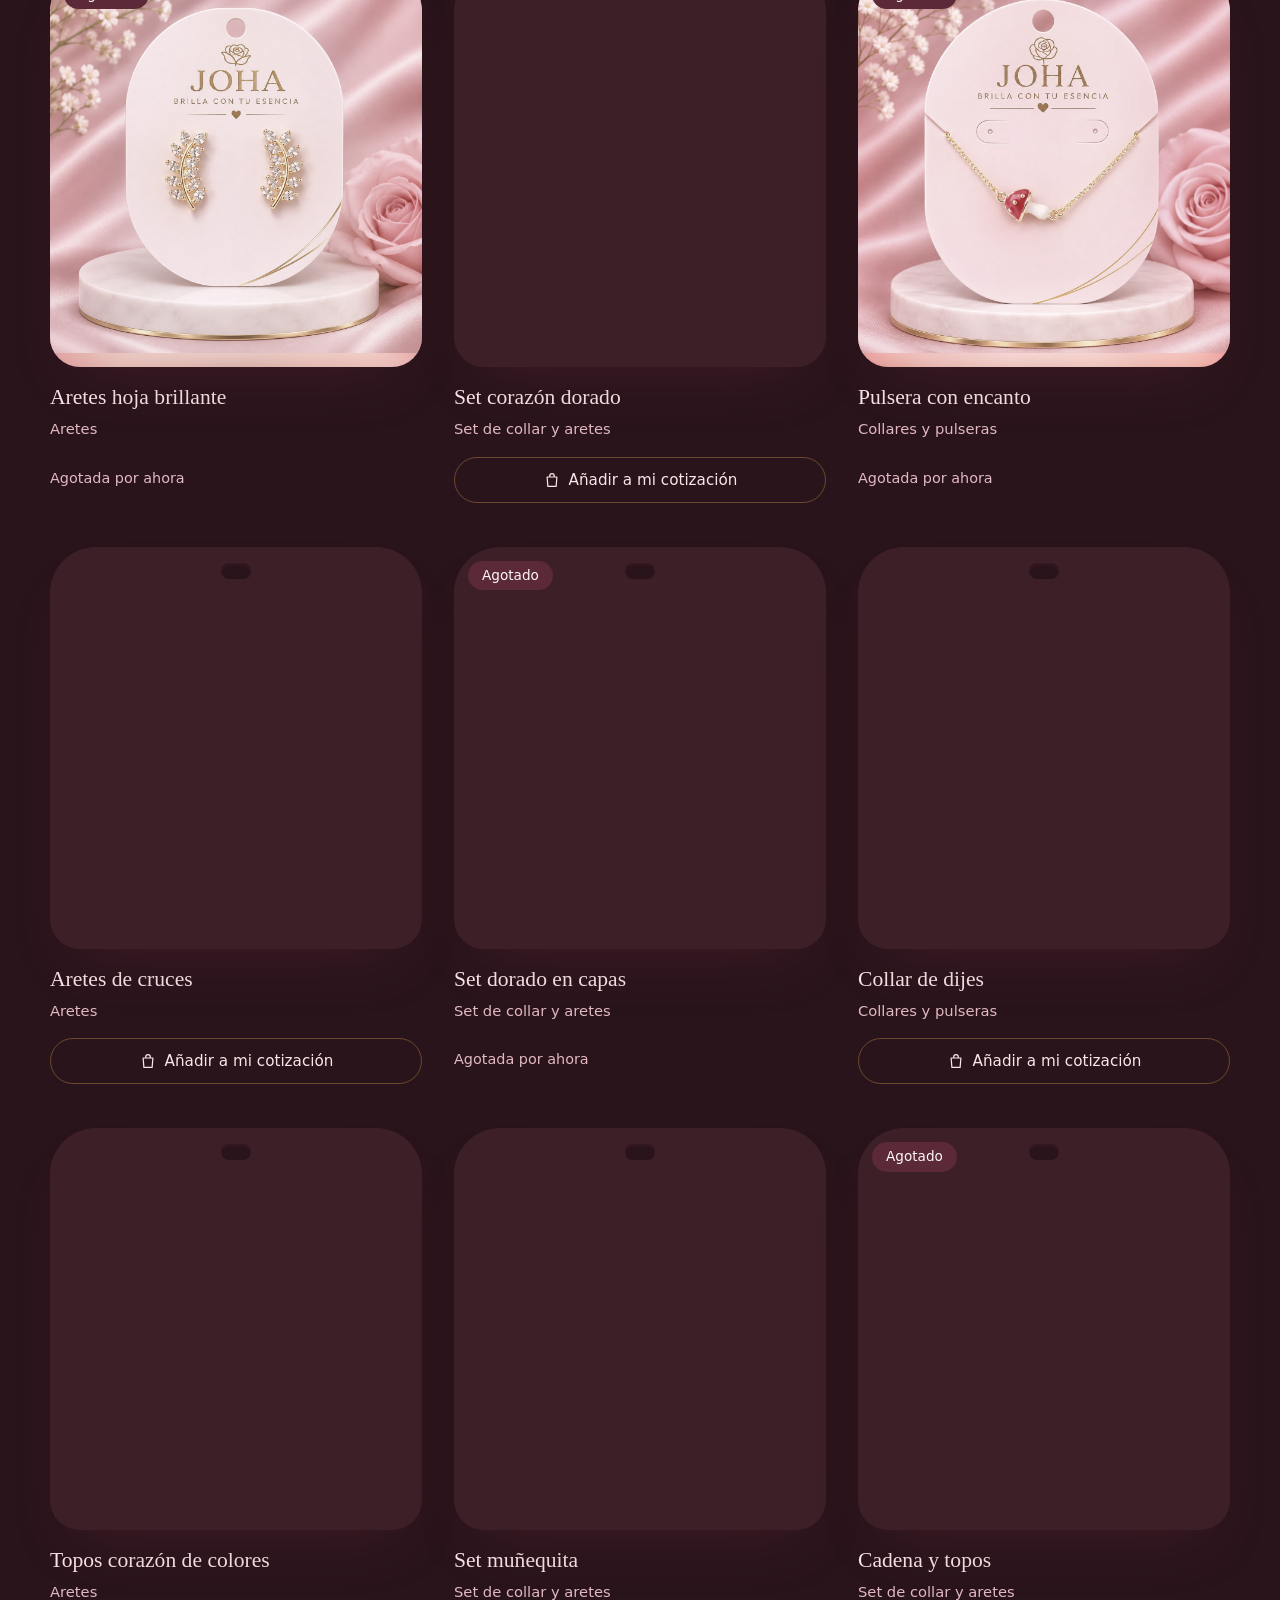
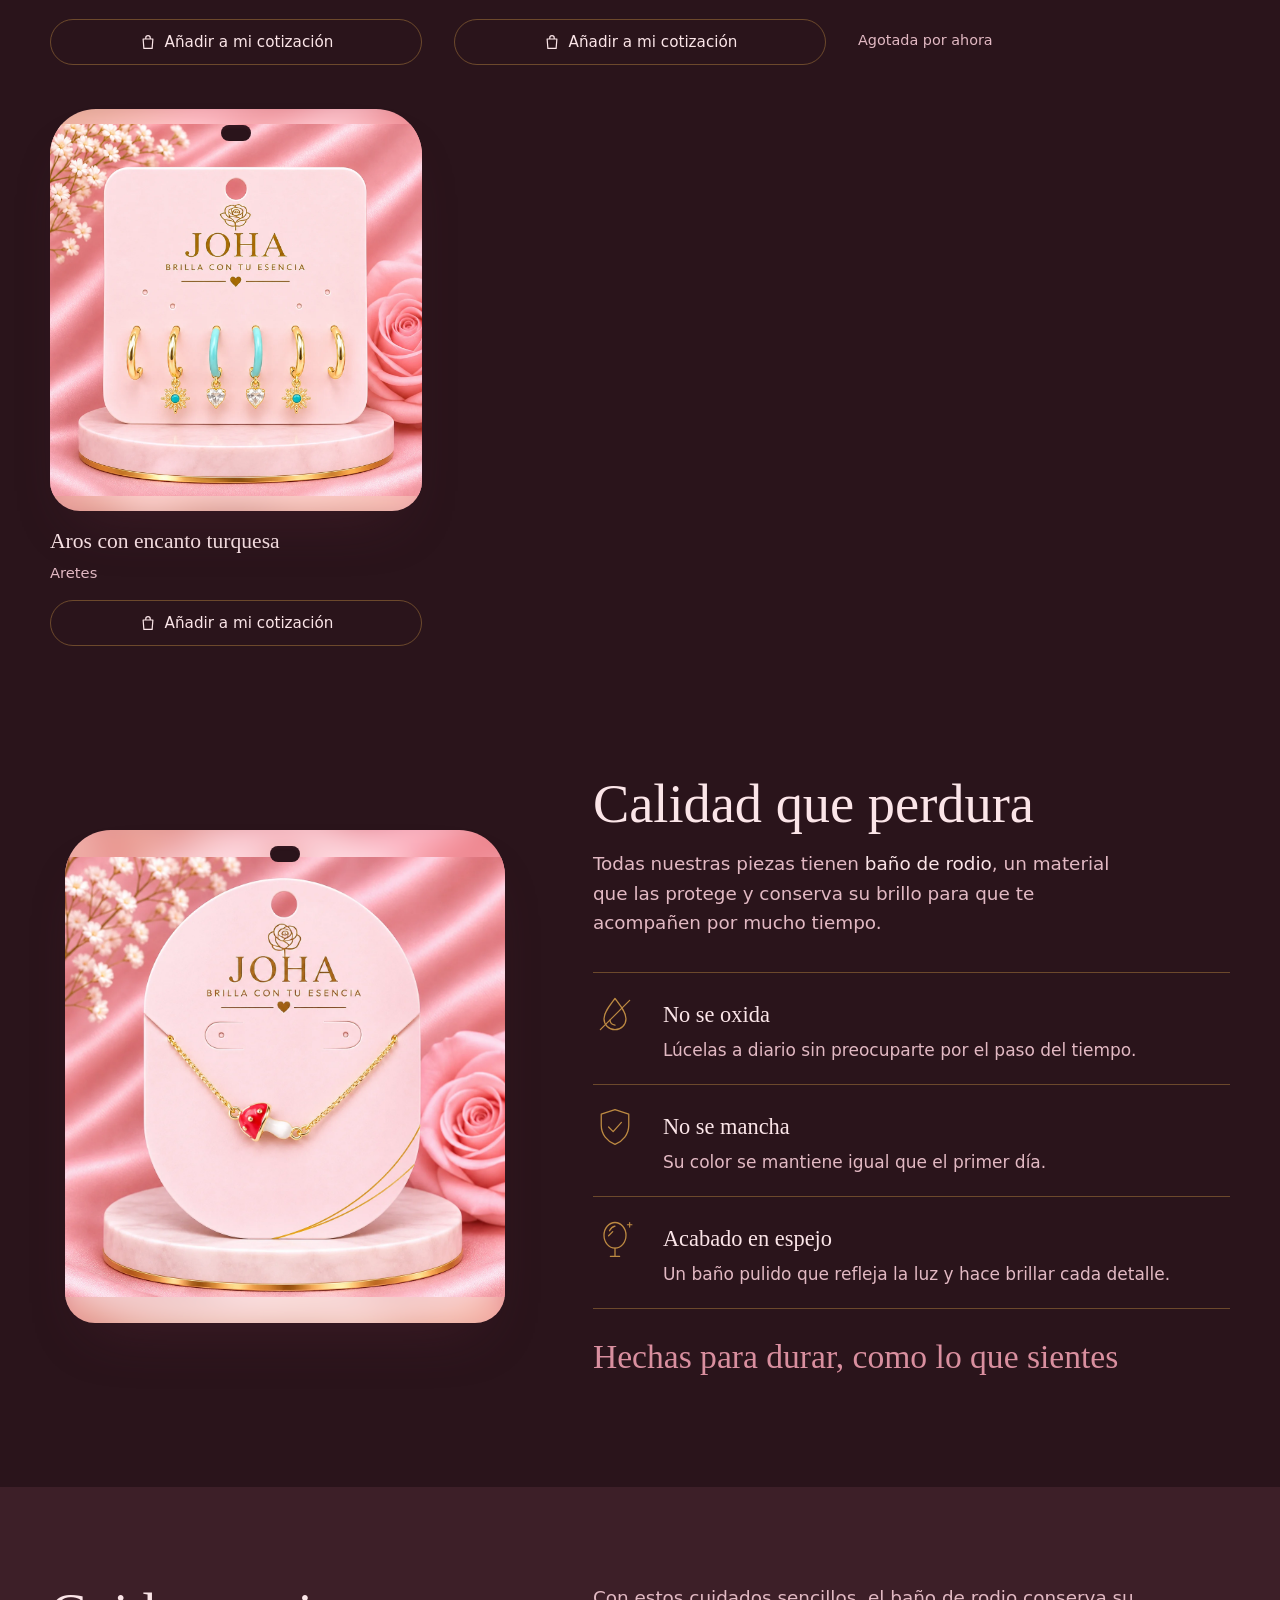
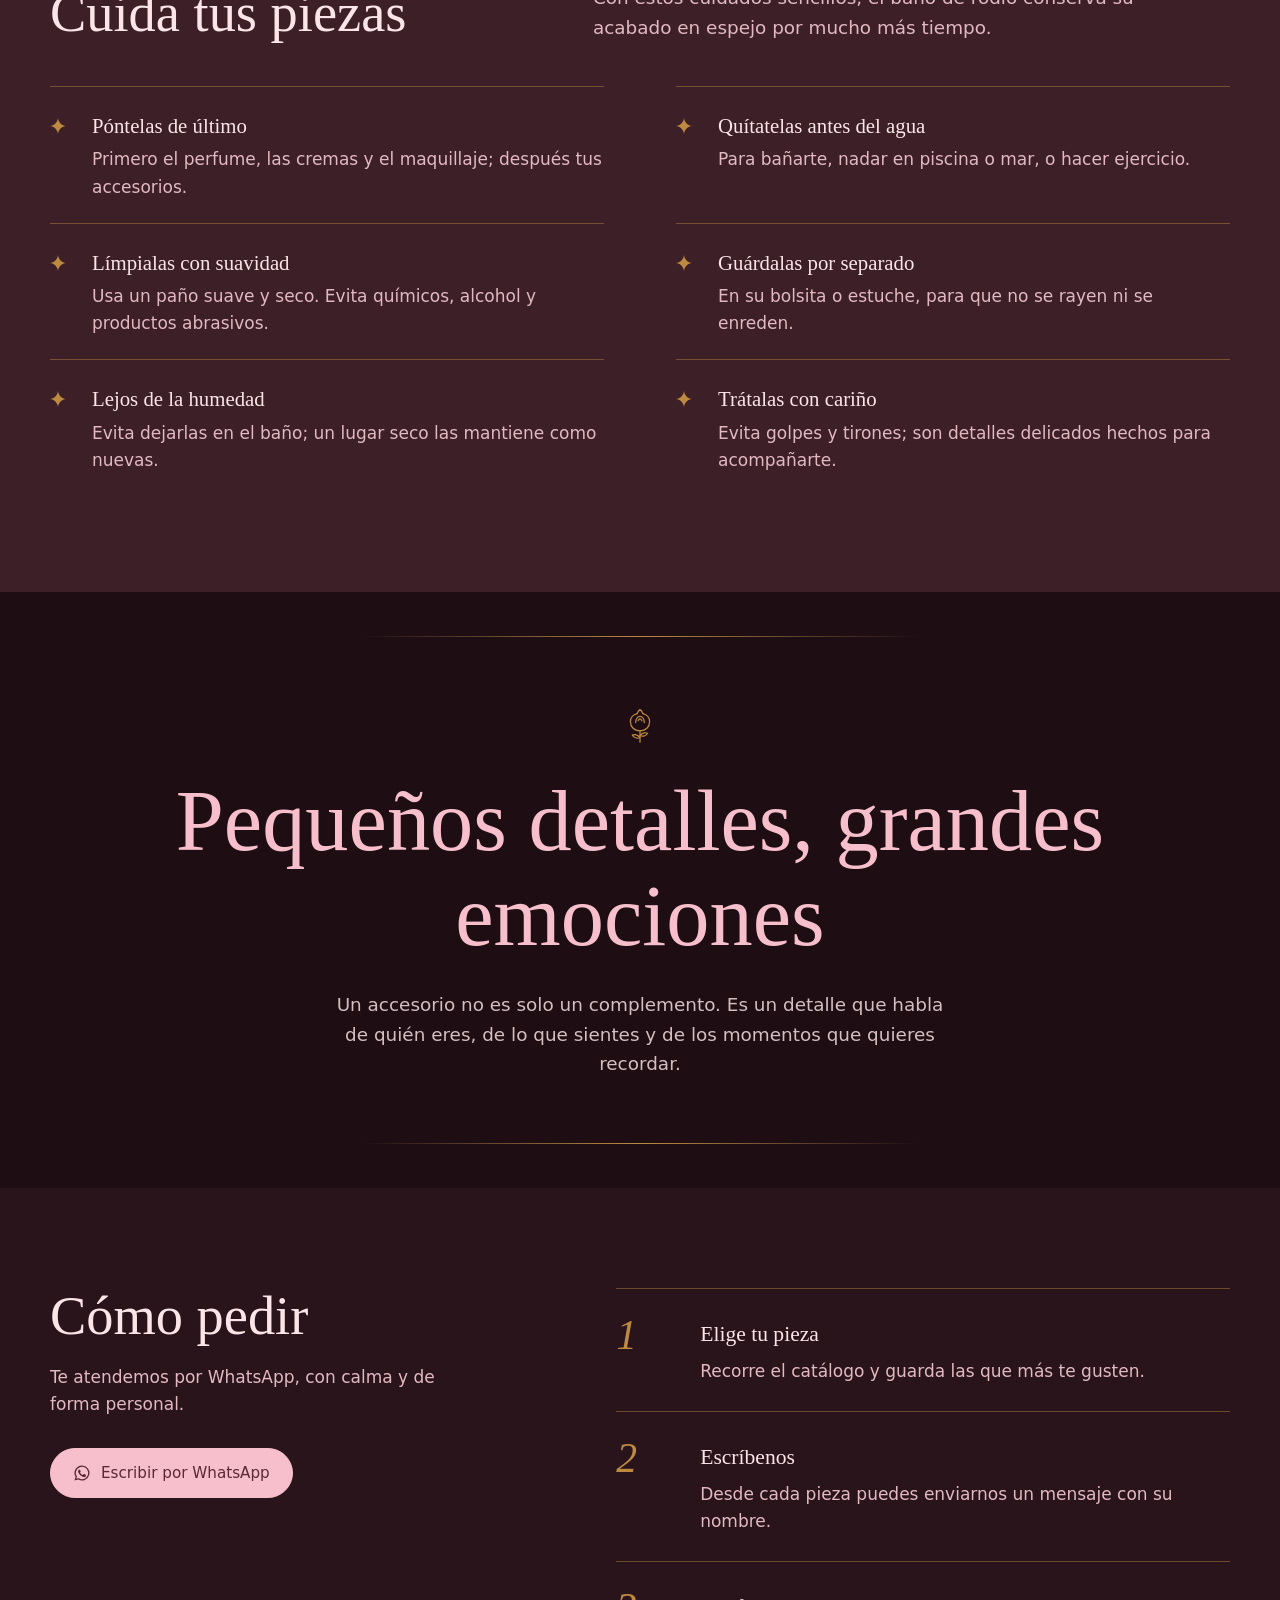
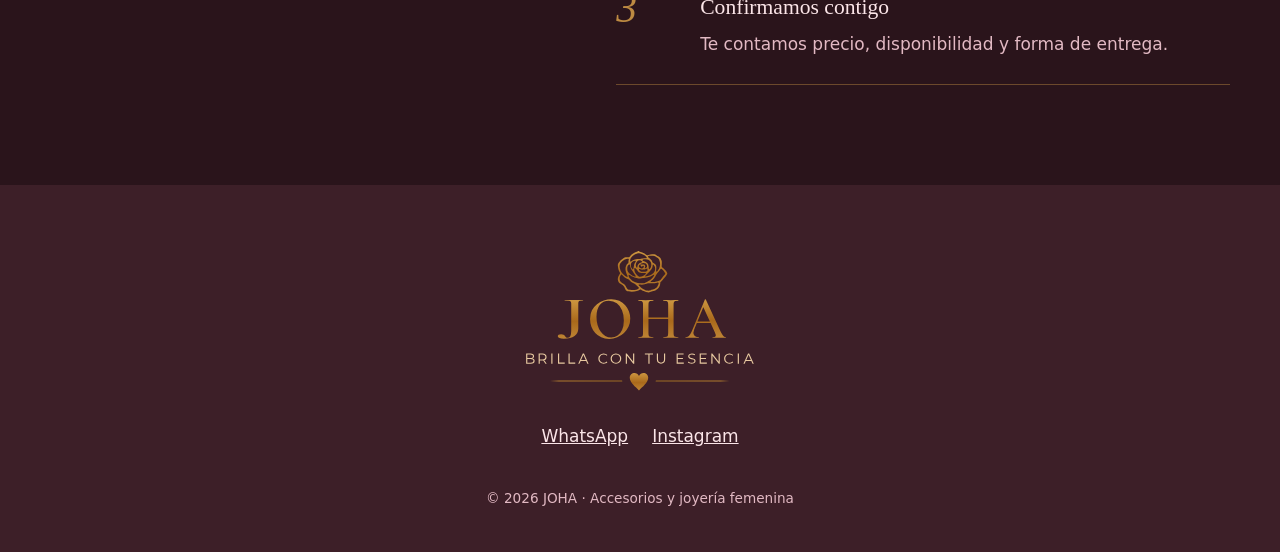
==== commit 36eb9bd7: "Cotización: se vacía al enviar, botón flotante y sugerencias" ====
--- a/index.html
+++ b/index.html
@@ -277,6 +277,41 @@
 .vaciar{all:unset;cursor:pointer;align-self:center;font-size:.9rem;color:var(--ink-soft);text-decoration:underline;text-underline-offset:3px;padding:4px}
 @media (prefers-reduced-motion:reduce){.drawer{transition:none}.cart-count.pop{animation:none}}
 [data-carrito="off"] .cart-ui{display:none!important}
+/* sugerencias en el carrito */
+.sug{margin-top:22px}
+.sug h3{font-family:var(--serif);font-weight:400;font-size:1.2rem;margin:0 0 6px}
+.sug ul{list-style:none;margin:0;padding:0}
+.sug li{display:grid;grid-template-columns:52px 1fr auto;gap:12px;align-items:center;padding:10px 0;border-bottom:1px solid var(--line)}
+.sug .mini{width:52px;height:52px;border-radius:12px;overflow:hidden;background:var(--rosa-suave)}
+.sug .mini img{width:100%;height:100%;object-fit:cover;display:block}
+.sug .nom{font-size:.98rem;line-height:1.25}
+.sug .cot{margin:0}
+.sug .cot-add{width:auto;min-height:38px;padding:6px 14px;font-size:.88rem;border-radius:999px}
+.sug .cot-add svg{display:none}
+/* botón flotante (celular y tablet) */
+.cart-fab{display:none}
+@media (max-width:900px){
+  .cart-fab{position:fixed;z-index:40;right:16px;bottom:calc(16px + env(safe-area-inset-bottom));width:58px;height:58px;border-radius:50%;border:0;cursor:pointer;
+    display:grid;place-items:center;background:var(--vino);color:#FFF9F7;box-shadow:0 14px 30px -12px rgba(0,0,0,.55);transition:transform .16s var(--ease-out)}
+  .cart-fab svg{width:24px;height:24px}
+  .cart-fab:active{transform:scale(.92)}
+  .cart-fab:focus-visible{outline:2px solid var(--dorado);outline-offset:3px}
+  .cart-fab .cart-count{top:-2px;right:-2px}
+  .nav .cart-btn{display:none}
+  .aviso{bottom:calc(88px + env(safe-area-inset-bottom))}
+  body:has(#cart[open]) .cart-fab,body:has(#lb[open]) .cart-fab,body:has(#promo[open]) .cart-fab{display:none}
+}
+@media (max-width:900px){:root[data-theme="dark"] .cart-fab{background:var(--rosa);color:#5B2937}}
+.aviso{position:fixed;z-index:50;left:50%;bottom:22px;transform:translate(-50%,16px);opacity:0;display:flex;align-items:center;gap:14px;
+  max-width:min(520px,calc(100% - 32px));padding:12px 14px 12px 20px;border-radius:999px;background:var(--vino);color:#FFF9F7;box-shadow:0 18px 40px -18px rgba(0,0,0,.6);
+  transition:transform .25s var(--ease-out),opacity .2s ease;font-size:.95rem}
+.aviso.in{transform:translate(-50%,0);opacity:1}
+.aviso[hidden]{display:none}
+.aviso button{all:unset;cursor:pointer;flex:none;font-weight:500;padding:8px 14px;border-radius:999px;background:rgba(255,249,247,.16)}
+.aviso button:focus-visible{outline:2px solid var(--dorado)}
+@media (hover:hover) and (pointer:fine){.aviso button:hover{background:rgba(255,249,247,.26)}}
+@media (max-width:620px){.aviso{border-radius:18px;flex-wrap:wrap;bottom:16px}}
+@media (prefers-reduced-motion:reduce){.aviso{transition:opacity .2s ease;transform:translate(-50%,0)}}
 /* ---------- Band ---------- */
 .band{background:var(--band-bg);color:var(--band-ink);padding:110px 0;text-align:center;position:relative;overflow:hidden}
 .band .script{font-family:var(--script);font-size:clamp(2.6rem,7vw,5.4rem);line-height:1.1;margin:0;color:var(--rosa)}
@@ -343,6 +378,9 @@
   .nav ul{display:none}
 }
 @media (max-width:620px){
+  .cot-add{font-size:.85rem;line-height:1.2;padding:8px 10px;border-radius:16px}
+  .cot-add svg{display:none}
+  .item .cot-lbl{display:none}
   .cuidado{padding:72px 0}
   .calidad{padding:0 0 80px}
   .promo{padding:40px 24px 30px}
@@ -557,6 +595,11 @@
   </div>
 </dialog>
 
+<button class="cart-fab cart-ui" id="cart-fab" type="button" aria-label="Mi cotización: vacía">
+  <svg aria-hidden="true"><use href="#i-bag"/></svg><span class="cart-count" id="fab-count" aria-hidden="true" hidden>0</span>
+</button>
+<div class="aviso" id="aviso" role="status" aria-live="polite" hidden><span></span><button type="button"></button></div>
+
 <dialog id="cart" aria-labelledby="cart-t" class="cart-ui">
   <div class="drawer">
     <header>
@@ -565,6 +608,10 @@
     </header>
     <div class="cuerpo">
       <ul id="cart-lista" style="list-style:none;margin:0;padding:0"></ul>
+      <section class="sug" id="cart-sug" hidden aria-labelledby="sug-t">
+        <h3 id="sug-t">Combina con tu cotización</h3>
+        <ul id="sug-lista"></ul>
+      </section>
       <div class="vacia" id="cart-vacia"><span class="script">Aún no hay piezas</span>Toca «Añadir a mi cotización» en las piezas que te gusten y aparecerán aquí.</div>
       <div id="cart-nota-box">
         <label for="cart-nota">¿Algo que debamos saber? (opcional)</label>
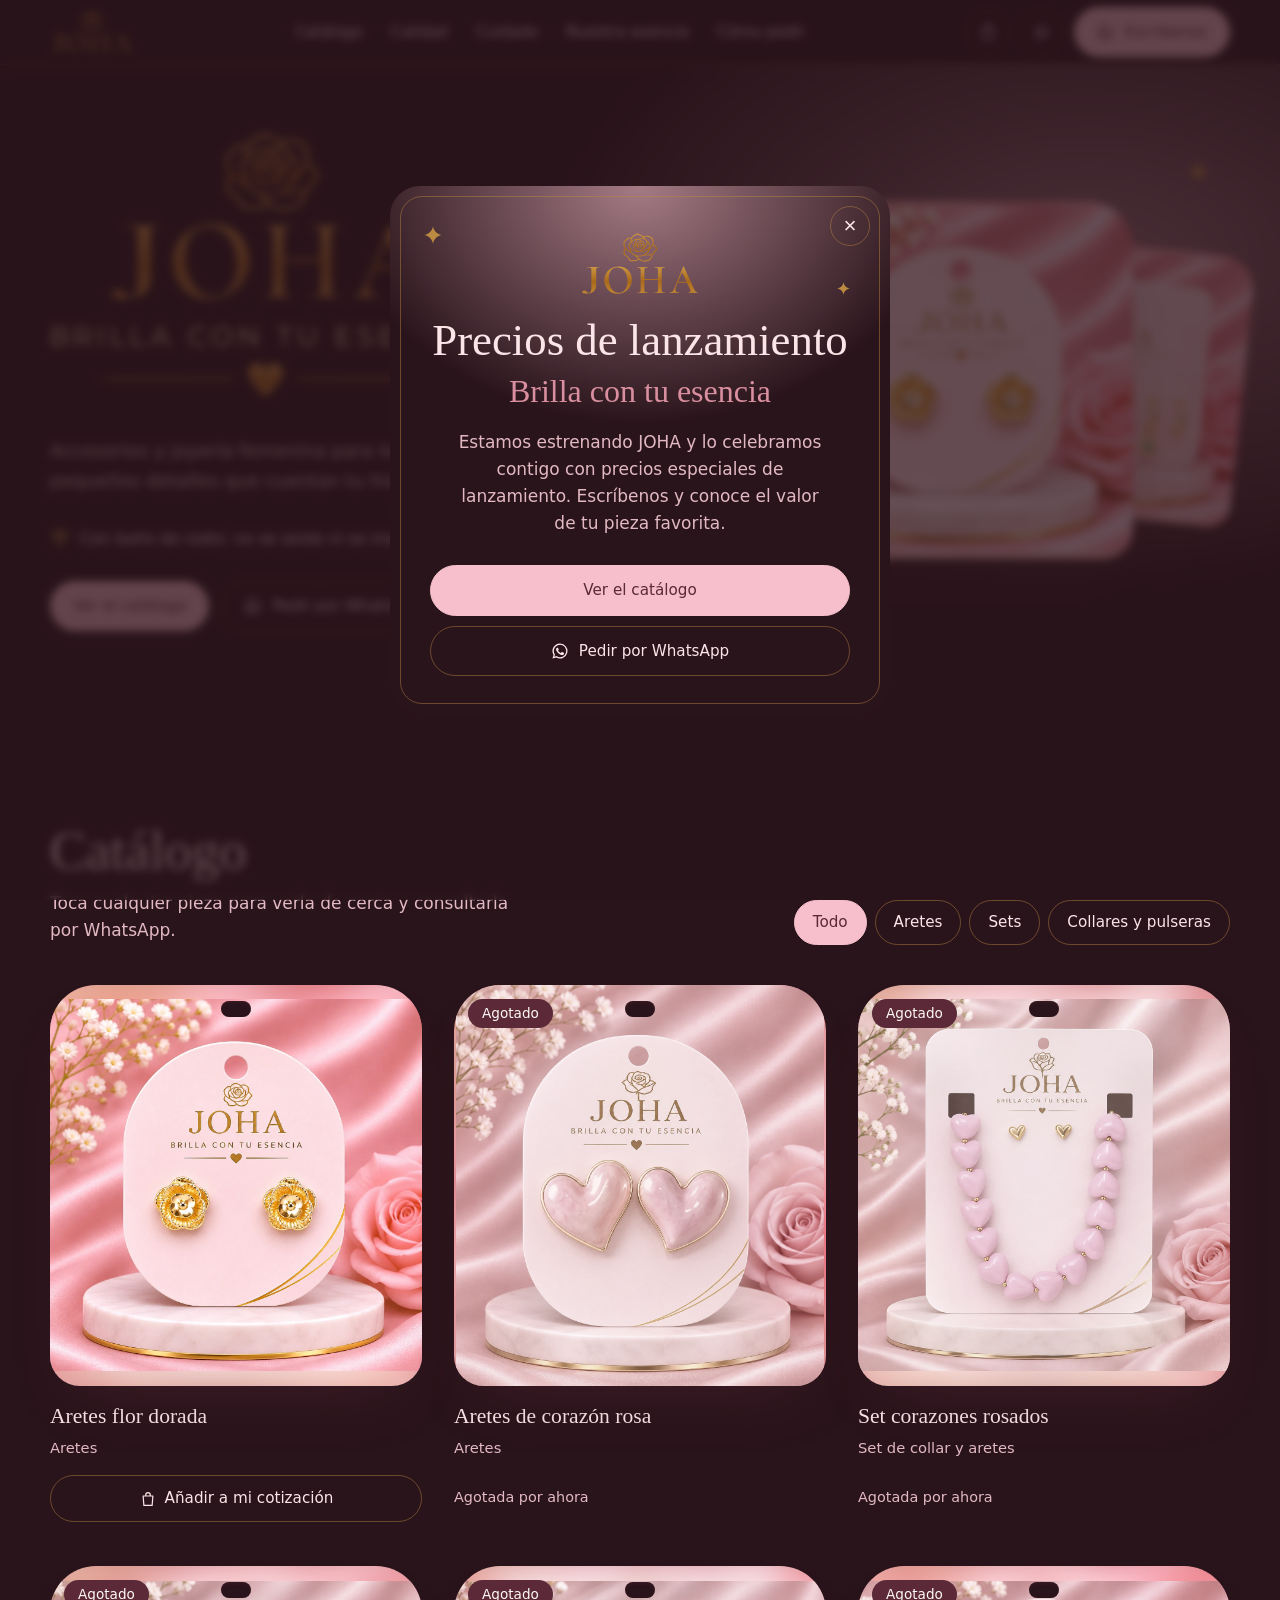
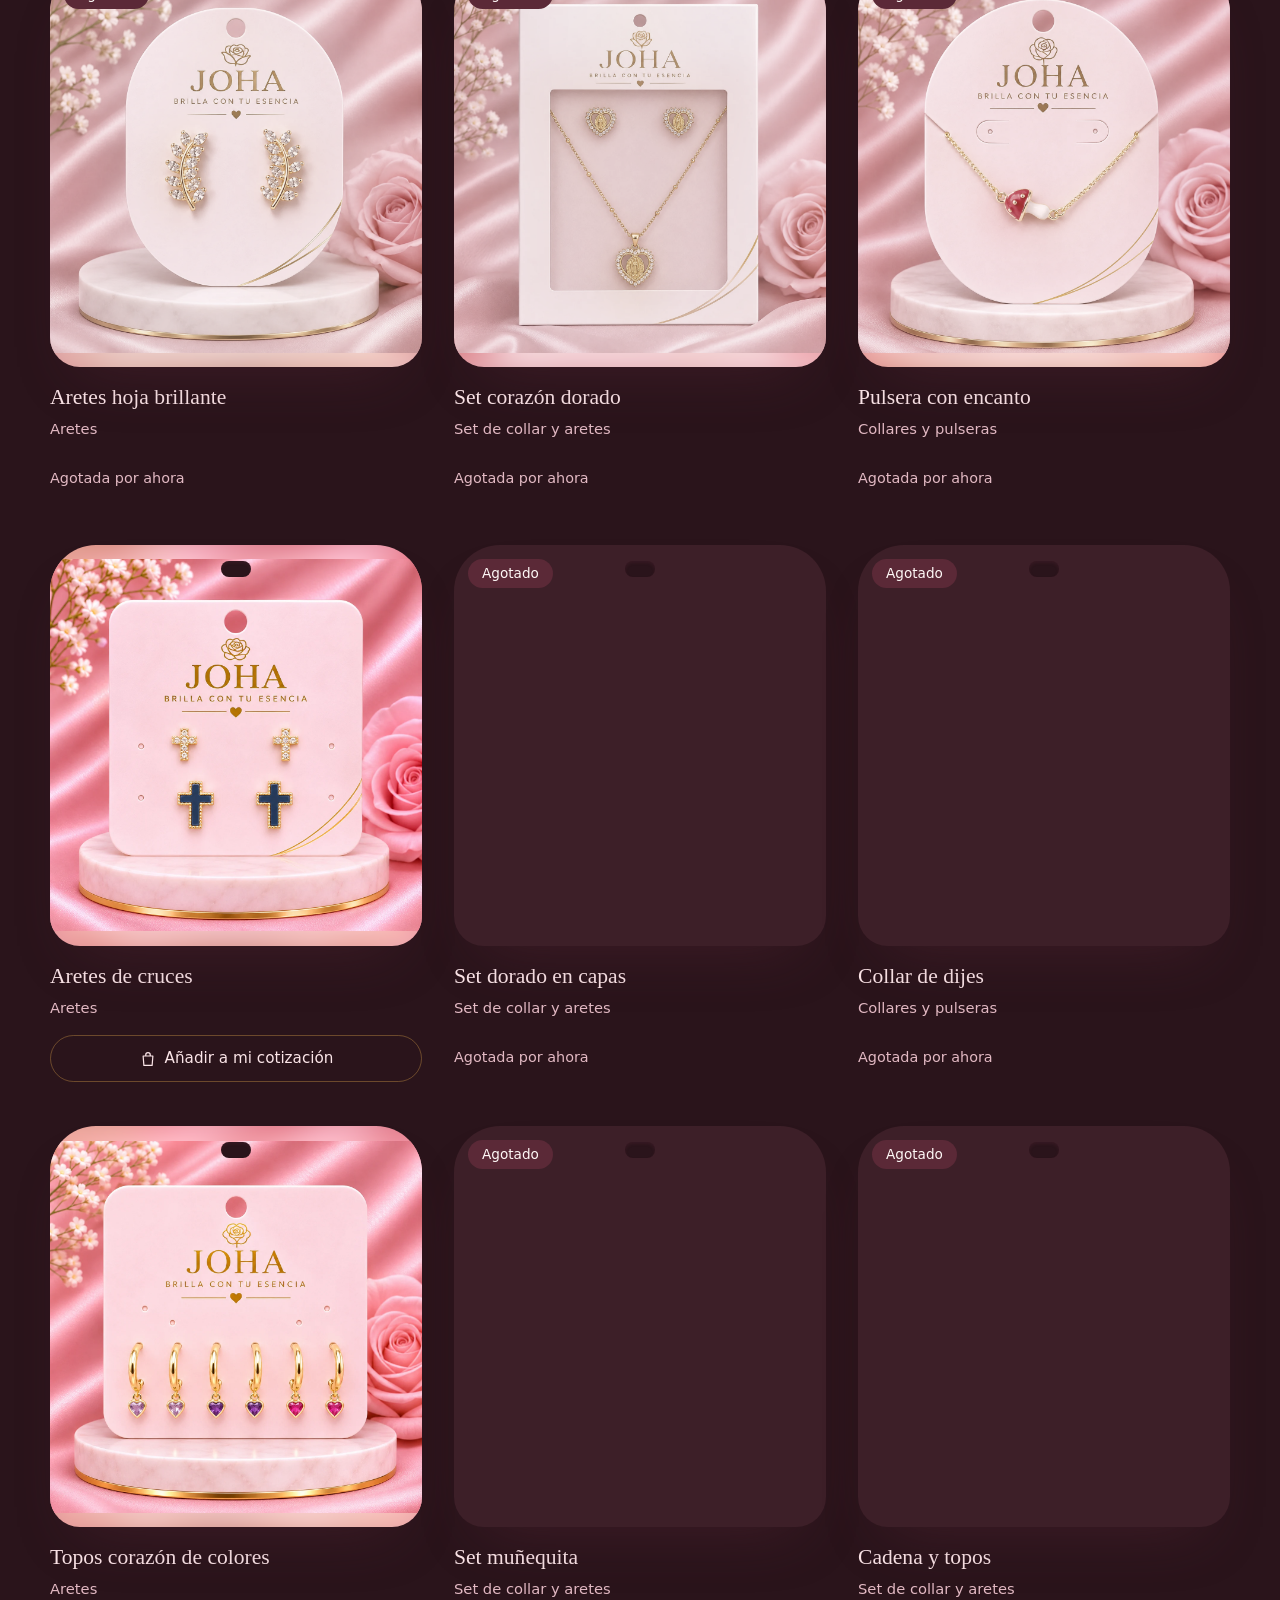
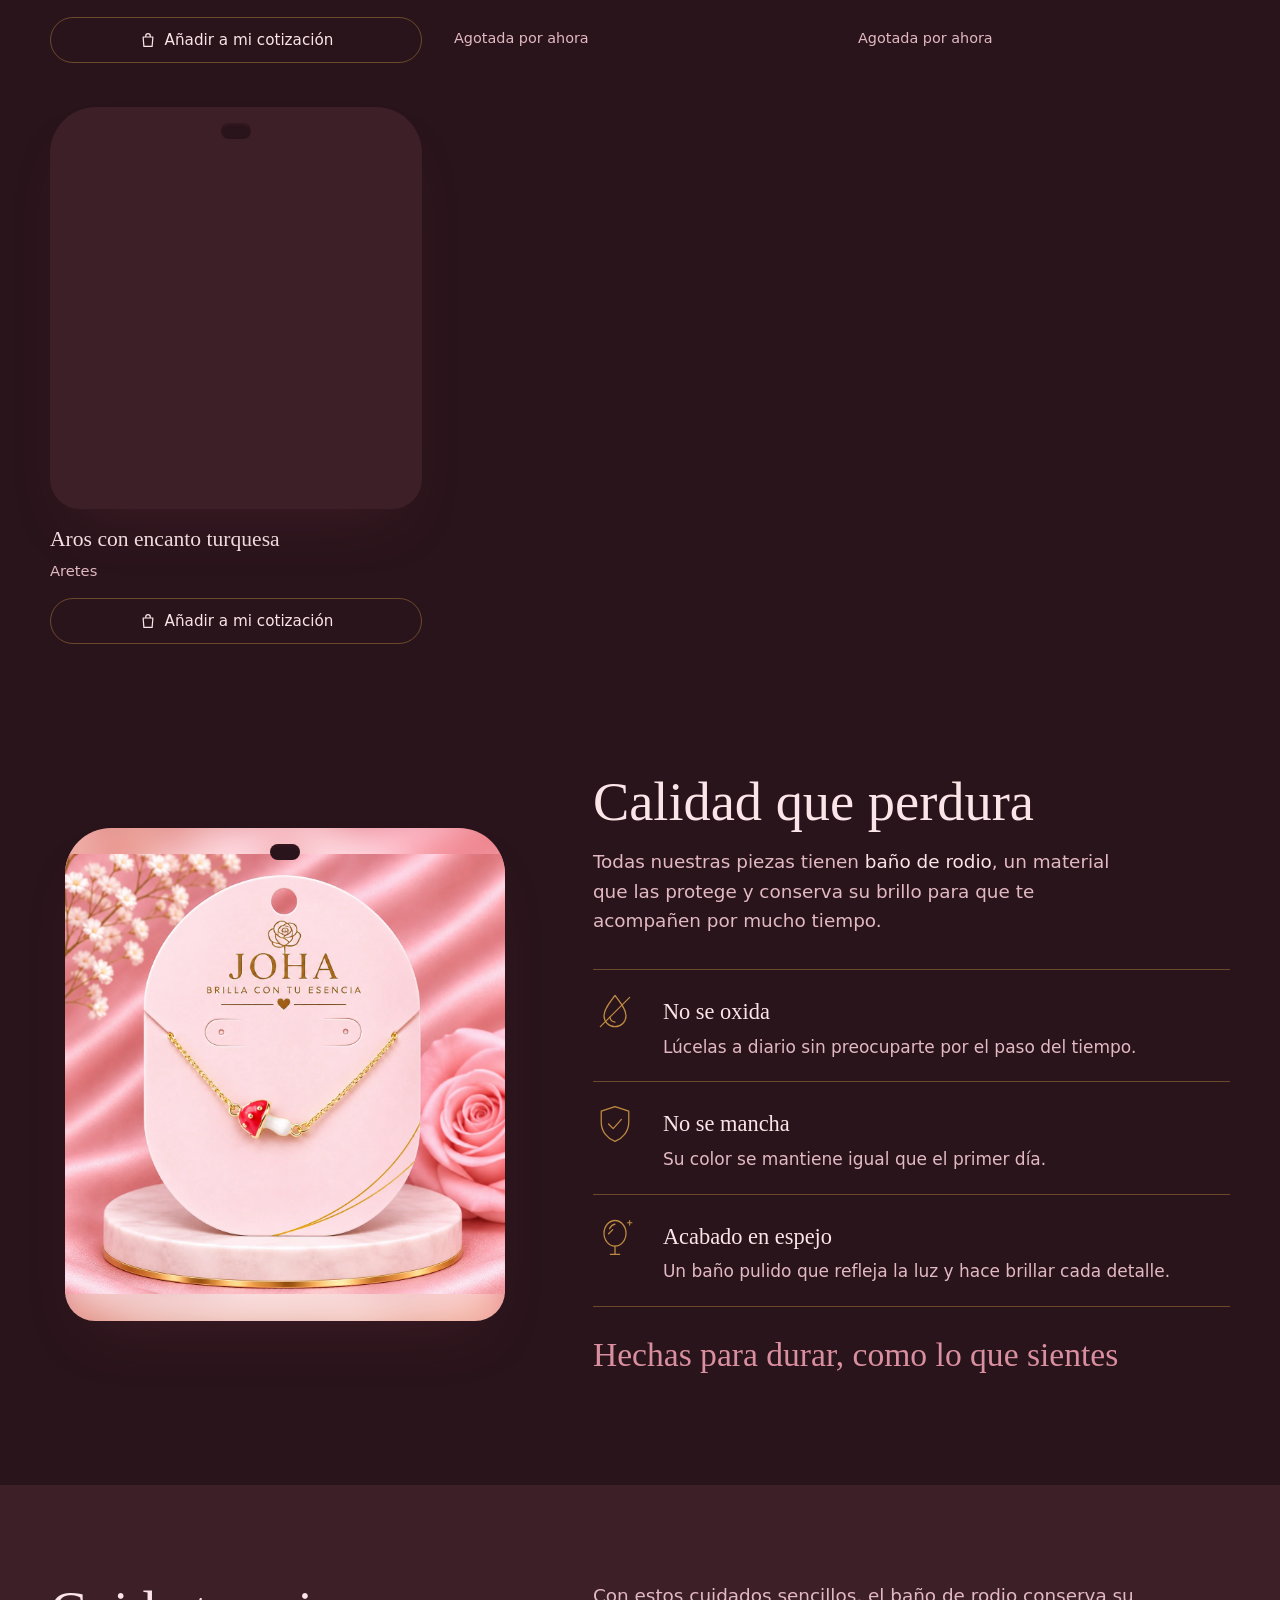
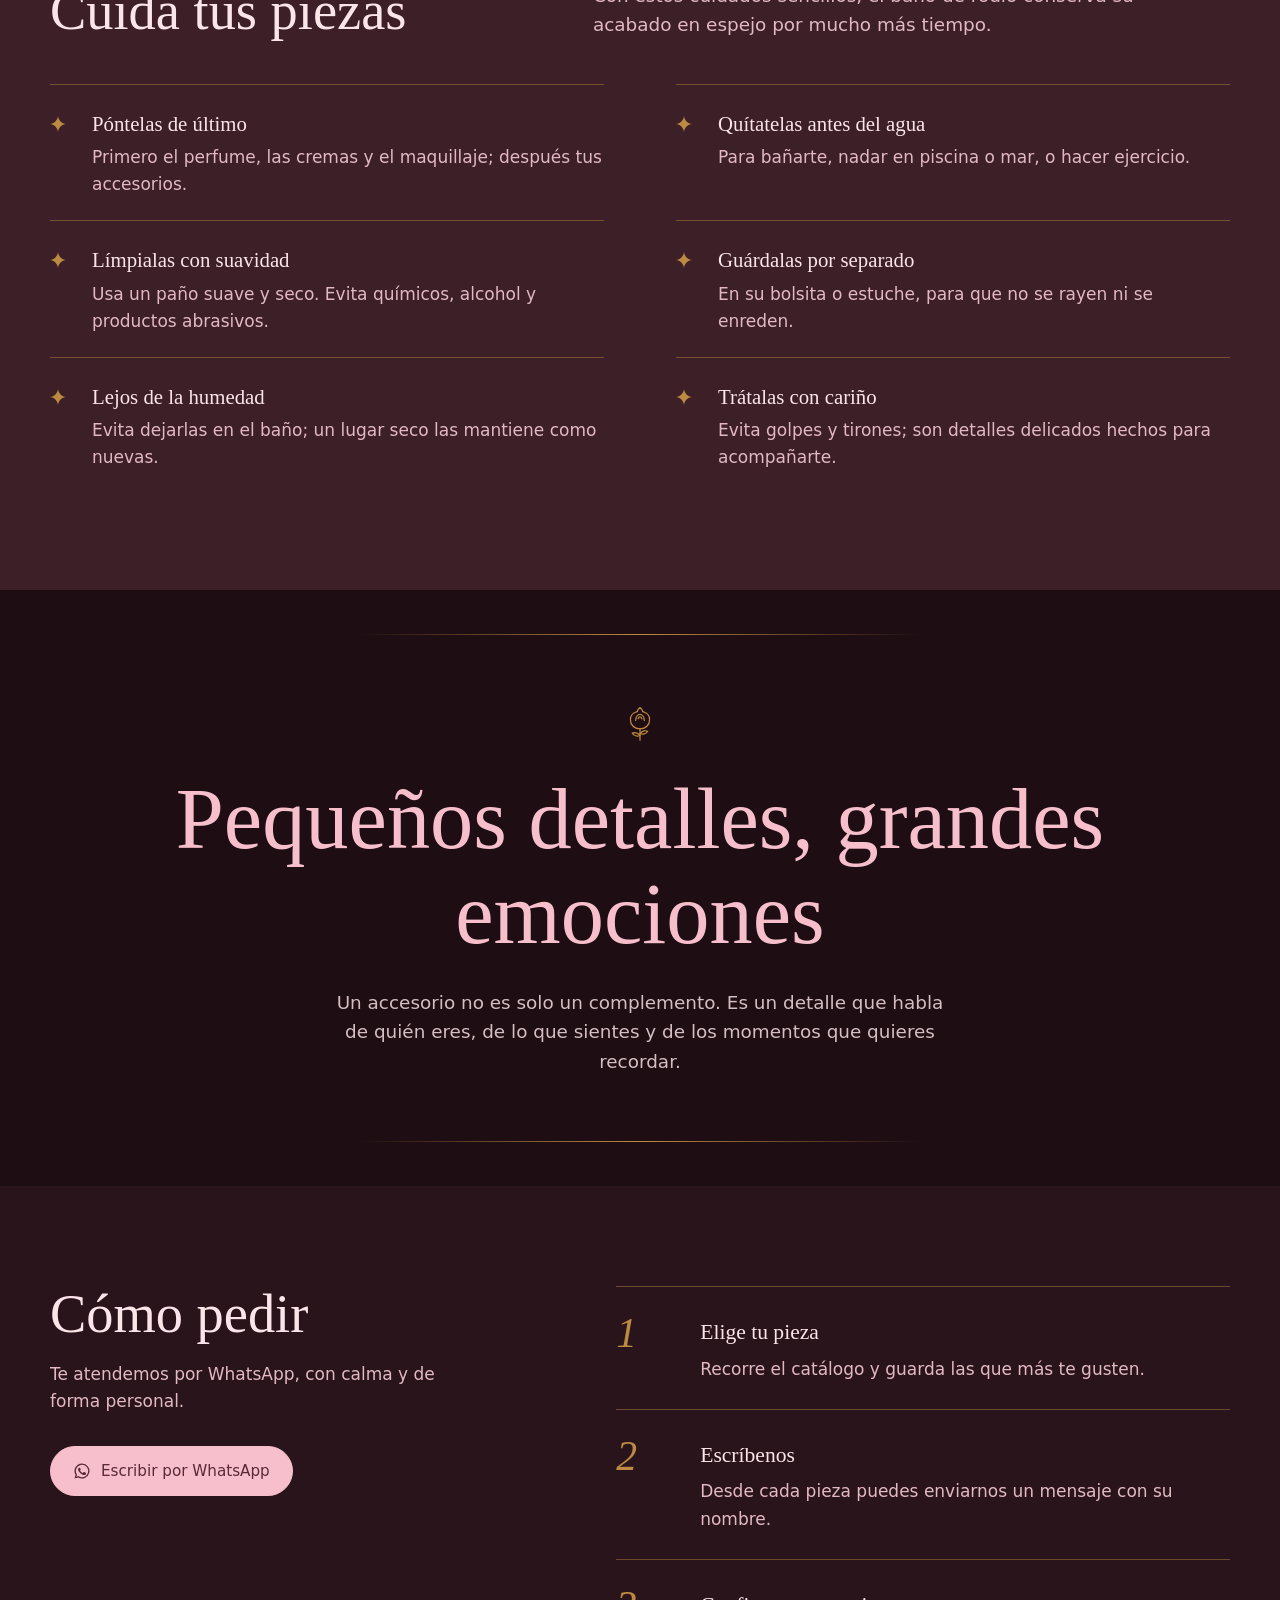
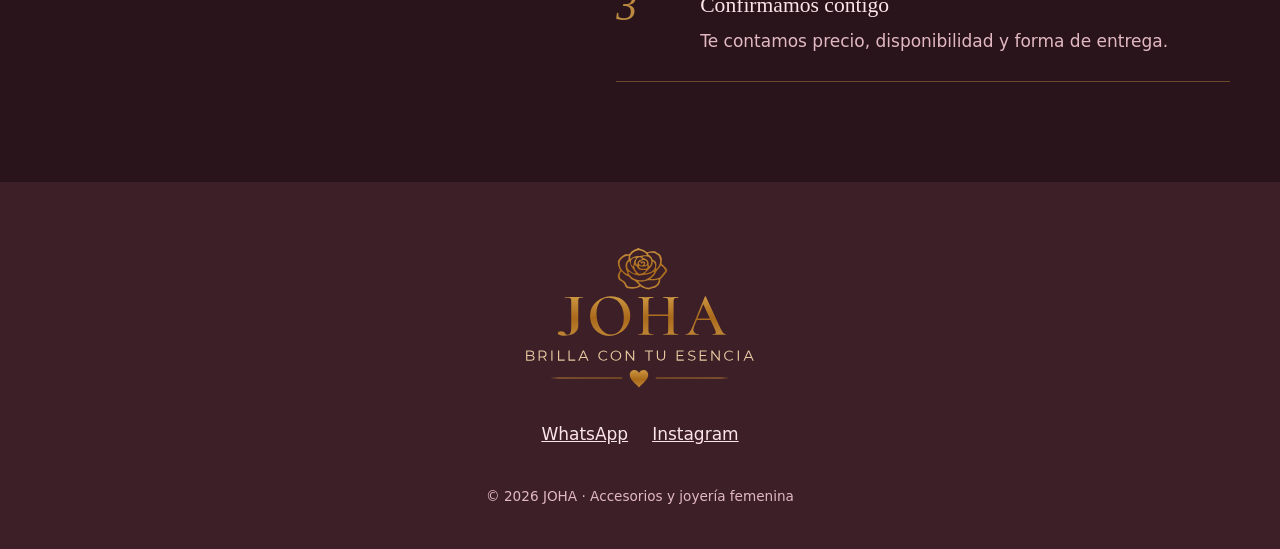
==== commit ee7f1f02: "Ruleta en PC, tipos de producto editables y subida de fotos mejorada" ====
--- a/index.html
+++ b/index.html
@@ -123,7 +123,9 @@
   .sparkle{animation:twinkle 3.6s ease-in-out infinite}.s2{animation-delay:1.4s}
 }
 @media (prefers-reduced-motion:reduce){
-  .rc{transition:opacity .5s ease}
+  /* sin desplazamientos: solo la tarjeta central, con fundido */
+  .rc,.rc[data-pos]{transition:opacity .9s ease;--x:0%;--s:1;--r:0deg}
+  .rc[data-pos="left"],.rc[data-pos="right"],.rc[data-pos="hidden"]{--o:0}
 }
 @keyframes rise{from{opacity:0;transform:translateY(14px)}}
 @keyframes twinkle{0%,100%{opacity:.25;transform:scale(.7)}50%{opacity:1;transform:scale(1)}}
@@ -481,9 +483,6 @@
         </div>
         <div class="filters" role="group" aria-label="Filtrar catálogo">
           <button type="button" data-f="todo" aria-pressed="true">Todo</button>
-          <button type="button" data-f="aretes" aria-pressed="false">Aretes</button>
-          <button type="button" data-f="sets" aria-pressed="false">Sets</button>
-          <button type="button" data-f="collares" aria-pressed="false">Collares y pulseras</button>
         </div>
       </div>
       <ul class="grid" id="grid"></ul>
